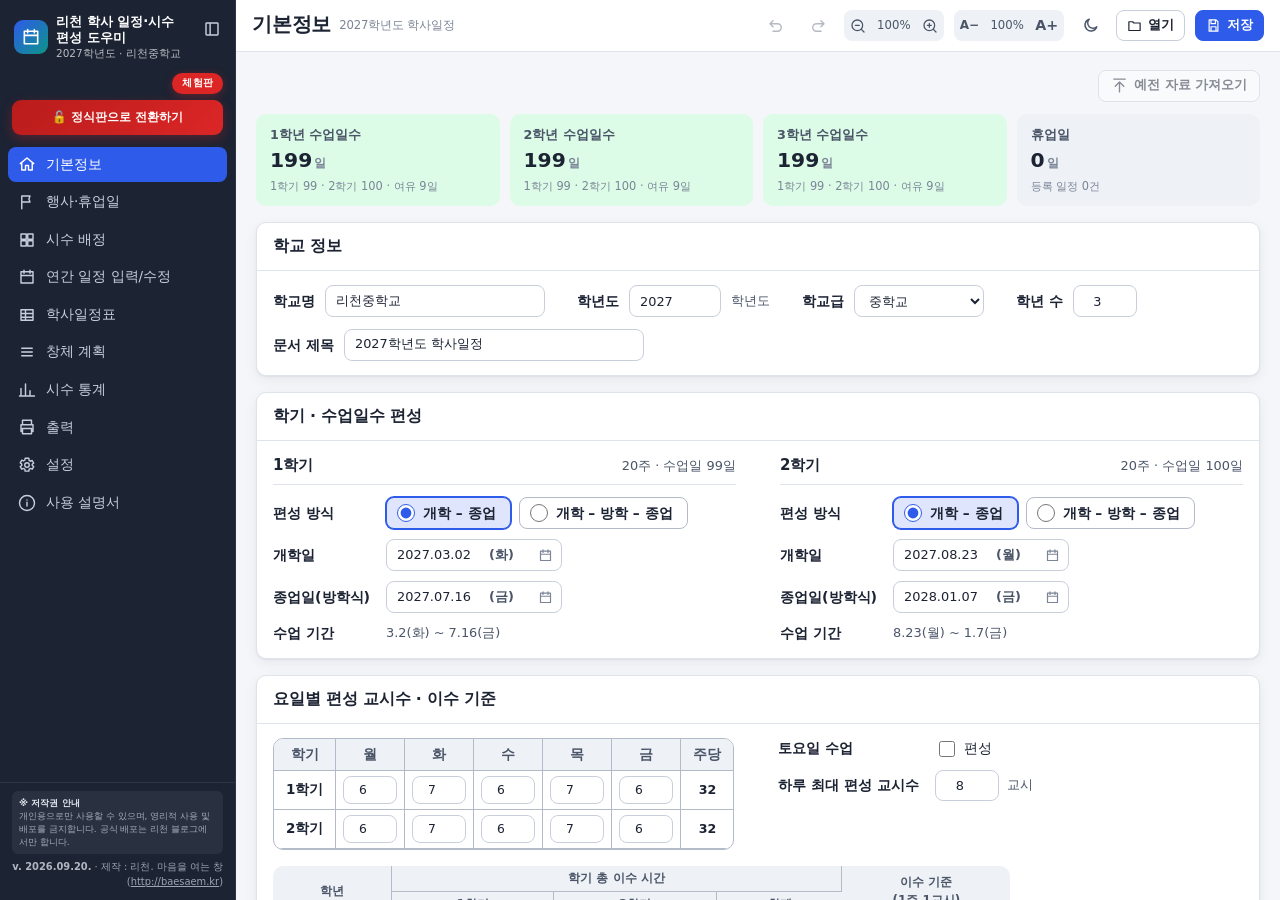
==== index.html @ 1e744a13 "웹 베타 배포 2026.09.20 20:56 Co-Authored-By: Claude Opus 5 <noreply@anthropic.com>" ====
<!doctype html>
<html lang="ko">
  <head>
    <meta charset="UTF-8" />
    <meta name="viewport" content="width=device-width, initial-scale=1.0" />
    <meta http-equiv="Content-Security-Policy" content="default-src 'self' data: blob:; script-src 'self' 'unsafe-inline'; style-src 'self' 'unsafe-inline'; img-src 'self' data: blob:; font-src 'self' data:; connect-src 'self' https: http://localhost:* ws://localhost:*;" />
    <meta name="description" content="수업일수·시수 배정과 학사일정 편성 도우미 — 공휴일 자동 반영, 학사일정표·시수배정표·창체 계획, 인쇄·PDF·DOCX·XLSX·한글(HWPX) 출력" />
    <link rel="icon" type="image/png" href="./favicon.png" />
    <title>리천 학사 일정·시수 편성 도우미</title>
    <script type="module" crossorigin src="./assets/index-DNxnpPLo.js"></script>
    <link rel="stylesheet" crossorigin href="./assets/index-Cx1h3j5k.css">
  </head>
  <body>
    <div id="root"></div>
  </body>
</html>
---- assets/index-Cx1h3j5k.css ----
:root{--scale:1;--font:"Pretendard Variable", Pretendard, "Malgun Gothic", "맑은 고딕", "Apple SD Gothic Neo", "Noto Sans KR", system-ui, sans-serif;--bg:#f4f6fa;--bg-2:#fff;--bg-3:#eef1f6;--panel:#fff;--line:#dfe3ea;--line-2:#c9cfda;--line-strong:#b3bbc8;--line-sep:#8e97a8;--text:#1c2333;--text-2:#4a5568;--text-3:#7b8597;--primary:#2f5bea;--primary-2:#244bc4;--primary-soft:#e8eefc;--accent:#0d9488;--danger:#dc2626;--danger-soft:#fee2e2;--warn:#d97706;--warn-soft:#fef3c7;--ok:#16a34a;--ok-soft:#dcfce7;--sun:#dc2626;--sat:#2563eb;--sidebar:#1c2333;--sidebar-text:#c7cfdd;--sidebar-active:#2f5bea;--sidebar-active-text:#fff;--sidebar-brand:#fff;--sidebar-hover:#ffffff12;--sidebar-hover-text:#fff;--sidebar-strong:#e2e8f0;--sidebar-line:#ffffff14;--sidebar-box:#ffffff0f;--topbar-line:var(--line);--on-primary:#fff;--logo-1:#2f5bea;--logo-2:#0d9488;--shadow:0 1px 2px #1018280f, 0 4px 14px #1018280f;--radius:10px;--ctl-h:2.125rem;--sel-h:1.875rem;--cell-holiday:#fff1f1;--cell-event:#eef4ff;--cell-off:#f3f4f6;--cell-exam:#f3e8ff;--cell-chang:#e6f7f1}[data-theme=dark]{--lightningcss-light: ;--lightningcss-dark:initial;color-scheme:dark;--bg:#0f1420;--bg-2:#171d2b;--bg-3:#1e2637;--panel:#171d2b;--line:#2a3346;--line-2:#3a4457;--line-strong:#4d586e;--line-sep:#6b7890;--text:#e6eaf2;--text-2:#b4bccb;--text-3:#7f8a9d;--primary:#5b82ff;--primary-2:#7a9aff;--primary-soft:#1d2a4d;--danger-soft:#3b1a1a;--warn-soft:#3a2c10;--ok-soft:#10301c;--sidebar:#0b0f18;--sidebar-text:#aab3c5;--shadow:0 1px 2px #0006, 0 6px 18px #00000059;--cell-holiday:#3a1c1c;--cell-event:#1b2740;--cell-off:#1e2330;--cell-exam:#2c1f3d;--cell-chang:#123227}[data-theme=navy]{--bg:#f4f1e8;--bg-2:#fff;--bg-3:#ebe7dc;--panel:#fff;--line:#e2dccd;--line-2:#cfc7b3;--line-strong:#b9b09b;--line-sep:#8a8168;--text:#19223a;--text-2:#454f68;--text-3:#7c8296;--primary:#1f3b73;--primary-2:#172d59;--primary-soft:#e6ebf6;--accent:#b08d3c;--sidebar:linear-gradient(180deg, #10203f 0%, #0a1427 100%);--sidebar-text:#c7cfe0;--sidebar-brand:#fff;--sidebar-active:#c9a24b;--sidebar-active-text:#10182b;--sidebar-strong:#e8d9a9;--sidebar-line:#c9a24b38;--sidebar-box:#ffffff0f;--topbar-line:#d9cf9f;--logo-1:#d4b15a;--logo-2:#1f3b73;--shadow:0 1px 2px #19223a0f, 0 6px 18px #19223a17}[data-theme=charcoal]{--bg:#f7f6f3;--bg-2:#fff;--bg-3:#ecebe6;--panel:#fff;--line:#e2ddd3;--line-2:#cec7b9;--line-strong:#b8b0a0;--line-sep:#857d6e;--text:#22211e;--text-2:#4c4943;--text-3:#85807a;--primary:#2a2a2e;--primary-2:#141416;--primary-soft:#e9e4d8;--accent:#b8975a;--sidebar:linear-gradient(180deg, #f3efe6 0%, #e7e1d3 100%);--sidebar-text:#5a564d;--sidebar-brand:#1b1b1d;--sidebar-hover:#0000000f;--sidebar-hover-text:#1b1b1d;--sidebar-active:#2a2a2e;--sidebar-active-text:#efe2bd;--sidebar-strong:#1b1b1d;--sidebar-line:#0000001a;--sidebar-box:#0000000d;--topbar-line:#d9d0bd;--logo-1:#d4b87a;--logo-2:#2a2a2e;--shadow:0 1px 2px #22211e0f, 0 6px 18px #22211e14}[data-theme=emerald]{--bg:#eef5f0;--bg-2:#fff;--bg-3:#e0ece5;--panel:#fff;--line:#d3e2d9;--line-2:#b9cfc4;--line-strong:#a0b9ae;--line-sep:#6f8b7f;--text:#12261e;--text-2:#3d5147;--text-3:#6f857a;--primary:#0f6b58;--primary-2:#0b5546;--primary-soft:#d9efe6;--accent:#b8943a;--sidebar:linear-gradient(180deg, #0f3c30 0%, #071e17 100%);--sidebar-text:#bcd3c8;--sidebar-brand:#fff;--sidebar-active:#c2a04a;--sidebar-active-text:#0c2a22;--sidebar-strong:#e4d6a3;--sidebar-line:#c2a04a38;--sidebar-box:#ffffff0f;--topbar-line:#bcd4c7;--logo-1:#d4b15a;--logo-2:#0f6b58;--cell-chang:#dff3ea;--shadow:0 1px 2px #13251e0f, 0 6px 18px #13251e17}[data-theme=burgundy]{--bg:#faf4f3;--bg-2:#fff;--bg-3:#f1e4e2;--panel:#fff;--line:#e9d8d5;--line-2:#d6c0bc;--line-strong:#c3aaa5;--line-sep:#93746e;--text:#2a161b;--text-2:#594246;--text-3:#8e797c;--primary:#7d1f3c;--primary-2:#641830;--primary-soft:#f6e3e8;--accent:#b98363;--sidebar:linear-gradient(180deg, #4b1028 0%, #23080f 100%);--sidebar-text:#e3ccd2;--sidebar-brand:#fff;--sidebar-active:#d6a385;--sidebar-active-text:#2c0b17;--sidebar-strong:#f0d4c4;--sidebar-line:#d6a38540;--sidebar-box:#ffffff12;--topbar-line:#e3c9c6;--logo-1:#d6a385;--logo-2:#7d1f3c;--cell-holiday:#fde9ec;--shadow:0 1px 2px #2a191c0f, 0 6px 18px #2a191c17}[data-theme=midnight]{--lightningcss-light: ;--lightningcss-dark:initial;color-scheme:dark;--bg:#07090d;--bg-2:#0f1218;--bg-3:#161b23;--panel:#0f1218;--line:#232a36;--line-2:#313a49;--line-strong:#414b5d;--line-sep:#6f7a8e;--text:#efe9db;--text-2:#c2bba9;--text-3:#8b8576;--primary:#c9a24b;--primary-2:#dbb864;--primary-soft:#2a2314;--on-primary:#16120a;--accent:#5fb3a1;--danger-soft:#3b1a1a;--warn-soft:#3a2c10;--ok-soft:#10301c;--sidebar:linear-gradient(180deg, #0b0d12 0%, #000 100%);--sidebar-text:#b9b3a5;--sidebar-brand:#f3e9cf;--sidebar-active:#c9a24b;--sidebar-active-text:#16120a;--sidebar-strong:#e0bf6a;--sidebar-line:#c9a24b38;--sidebar-box:#ffffff0d;--topbar-line:#3a3120;--logo-1:#e0bf6a;--logo-2:#8a6d2c;--shadow:0 1px 2px #00000080, 0 8px 22px #00000080;--cell-holiday:#3a1c1c;--cell-event:#1b2438;--cell-off:#1a1f29;--cell-exam:#2b1f3a;--cell-chang:#11302a}html{font-size:calc(15px * var(--scale))}*{box-sizing:border-box}body{font-family:var(--font);color:var(--text);background:var(--bg);-webkit-font-smoothing:antialiased;margin:0;line-height:1.45}button,input,select,textarea{font:inherit;color:inherit}h1,h2,h3,h4{letter-spacing:-.01em;margin:0;font-weight:700}p{margin:0}a{color:var(--primary)}::selection{background:var(--primary-soft)}::-webkit-scrollbar{width:10px;height:10px}::-webkit-scrollbar-thumb{background:var(--line-2);background-clip:padding-box;border:2px solid #0000;border-radius:8px}::-webkit-scrollbar-track{background:0 0}.app{grid-template-rows:100vh;grid-template-columns:236px 1fr;height:100vh;display:grid;overflow:hidden}.app.collapsed{grid-template-columns:64px 1fr}.sidebar{background:var(--sidebar);color:var(--sidebar-text);-webkit-user-select:none;user-select:none;border-right:1px solid var(--sidebar-line);flex-direction:column;display:flex;overflow:hidden}.brand{color:var(--sidebar-brand);align-items:center;gap:8px;padding:14px 8px 12px 14px;display:flex}.brand .logo{background:linear-gradient(135deg, var(--logo-1), var(--logo-2));border-radius:9px;flex:none;place-items:center;width:34px;height:34px;display:grid}.brand .logo svg{color:#fff}.brand-text{min-width:0}.brand-title{word-break:keep-all;font-size:.88rem;font-weight:800;line-height:1.2}.brand-sub{opacity:.7;word-break:keep-all;font-size:.7rem}.collapsed .brand-text{display:none}.sb-toggle{color:var(--sidebar-text);cursor:pointer;background:0 0;border:0;border-radius:7px;flex:none;align-self:flex-start;margin-left:auto;padding:6px;display:inline-flex}.sb-toggle:hover{background:var(--sidebar-hover);color:var(--sidebar-hover-text)}.collapsed .brand{justify-content:center;padding:14px 0 10px}.collapsed .brand .logo{display:none}.collapsed .sb-toggle{align-self:center;margin-left:0}.nav{flex-direction:column;flex:1;gap:2px;padding:4px 8px 12px;display:flex;overflow-y:auto}.nav-group{letter-spacing:.08em;text-transform:uppercase;opacity:.55;margin-top:12px;padding:0 8px 4px;font-size:.68rem}.collapsed .nav-group{display:none}.nav-item{color:inherit;cursor:pointer;text-align:left;background:0 0;border:0;border-radius:8px;align-items:center;gap:10px;width:100%;padding:8px 10px;font-size:.9rem;display:flex}.nav-item:hover{background:var(--sidebar-hover);color:var(--sidebar-hover-text)}.nav-item.active{background:var(--sidebar-active);color:var(--sidebar-active-text)}.nav-item .icon{flex:none}.collapsed .nav-item{justify-content:center;padding:10px 0}.collapsed .nav-item span{display:none}.sidebar-foot{border-top:1px solid var(--sidebar-line);flex-direction:column;gap:6px;padding:8px 12px 10px;display:flex}.sidebar-foot .copy-box{background:var(--sidebar-box);border-radius:6px;padding:5px 7px}.sidebar-foot .copy-title{color:var(--sidebar-strong);margin-bottom:1px;font-size:.62rem;font-weight:700}.sidebar-foot .copy-text{opacity:.78;font-size:.6rem;line-height:1.45}.sidebar-foot .ver{text-align:right;opacity:.75;font-size:.66rem;line-height:1.5}.sidebar-foot .ver-no{color:var(--sidebar-strong);font-weight:600}.sidebar-foot a{color:inherit;text-decoration:underline}.collapsed .sidebar-foot{display:none}.main{flex-direction:column;min-width:0;height:100vh;display:flex;overflow:hidden}.topbar{background:var(--bg-2);border-bottom:1px solid var(--topbar-line);flex:none;align-items:center;gap:10px;min-height:52px;padding:8px 16px;display:flex}.topbar .title{letter-spacing:-.01em;white-space:nowrap;align-items:center;gap:8px;min-width:0;font-size:1.3rem;font-weight:800;display:flex}.topbar .title .path{color:var(--text-3);white-space:nowrap;text-overflow:ellipsis;max-width:32vw;font-size:.78rem;font-weight:400;overflow:hidden}.topbar .spacer{flex:1}.dirty-dot{background:var(--warn);border-radius:50%;width:8px;height:8px;display:inline-block}.zoom-ctl{background:var(--bg-3);height:var(--ctl-h);border-radius:8px;flex:none;align-items:center;gap:2px;padding:0 2px;display:flex}.zoom-ctl .icon-btn{padding:4px}.topbar>.icon-btn{width:var(--ctl-h);height:var(--ctl-h);flex:none;justify-content:center;align-items:center;padding:0}.zoom-ctl .val{text-align:center;min-width:44px;color:var(--text-2);font-variant-numeric:tabular-nums;font-size:.78rem}.content{flex:1;padding:18px 20px 40px;overflow:auto}.content-inner{zoom:var(--view-zoom,1)}.view-bar{flex-wrap:wrap;align-items:center;gap:8px 12px;margin-bottom:12px;display:flex}.view-bar .bar-left{flex-wrap:wrap;align-items:center;gap:6px;display:flex}.view-bar .bar-right{flex-wrap:wrap;align-items:center;gap:6px;margin-left:auto;display:flex}.content.fill{flex-direction:column;padding-bottom:12px;display:flex;overflow:hidden}.content.fill>.content-inner,.content.fill>.content-inner>*{flex-direction:column;flex:1;min-height:0;display:flex}.content.fill .fill-scroll{flex:auto;min-height:120px;overflow:auto}.btn{border:1px solid var(--line-2);background:var(--bg-2);color:var(--text);height:var(--ctl-h);cursor:pointer;white-space:nowrap;border-radius:8px;flex:none;justify-content:center;align-items:center;gap:6px;padding:0 12px;font-size:.86rem;font-weight:600;line-height:1;transition:background .12s,border-color .12s,transform 50ms;display:inline-flex}.btn:hover{background:var(--bg-3)}.btn:active{transform:translateY(1px)}.btn:disabled{opacity:.5;cursor:not-allowed}.btn-primary{background:var(--primary);border-color:var(--primary);color:var(--on-primary)}.btn-primary:hover{background:var(--primary-2)}.btn-danger{background:var(--danger-soft);color:var(--danger);border-color:#0000}.btn-ghost{background:0 0;border-color:#0000}.btn-ghost:hover{background:var(--bg-3)}.btn-accent{background:var(--accent);border-color:var(--accent);color:#fff}.btn-sm{padding:0 10px}.btn-lg{padding:0 18px}.icon-btn{color:var(--text-2);cursor:pointer;background:0 0;border:0;border-radius:6px;padding:6px;display:inline-flex}.icon-btn:hover{background:var(--bg-3);color:var(--text)}.icon-btn:disabled{opacity:.4;cursor:not-allowed}.input,.select,.textarea{border:1px solid var(--line-2);background:var(--bg-2);border-radius:8px;outline:none;width:100%;min-width:0;padding:7px 10px;font-size:.9rem;transition:border-color .12s,box-shadow .12s}.input:not(textarea),.select{height:var(--ctl-h);padding-top:0;padding-bottom:0}.input:focus,.select:focus,.textarea:focus{border-color:var(--primary);box-shadow:0 0 0 3px var(--primary-soft)}.input.sm{height:calc(var(--ctl-h) - 4px);padding:0 8px;font-size:.82rem}.textarea{resize:vertical;min-height:90px;line-height:1.5}input[type=date].input{font-family:var(--font)}.date-field{min-width:0;height:var(--ctl-h);border:1px solid var(--line-2);background:var(--bg-2);border-radius:8px;align-items:center;gap:4px;padding:0 3px 0 10px;transition:border-color .12s,box-shadow .12s;display:flex;position:relative}.date-field:focus-within{border-color:var(--primary);box-shadow:0 0 0 3px var(--primary-soft)}.date-field .date-text{width:calc(10ch + 6px);min-width:0;font:inherit;font-variant-numeric:tabular-nums;color:var(--text);background:0 0;border:0;outline:0;padding:0;font-size:.9rem}.date-field .date-text::placeholder{color:var(--text-3)}.date-field .dow{color:var(--text-2);white-space:nowrap;font-size:.9rem;font-weight:700}.date-field .dow.dow-sun{color:var(--sun)}.date-field .dow.dow-sat{color:var(--sat)}.date-field .date-btn{color:var(--text-3);cursor:pointer;background:0 0;border:0;border-radius:6px;margin-left:auto;padding:5px;display:inline-flex}.date-field .date-btn:hover{background:var(--bg-3);color:var(--text)}.date-field .date-native{opacity:0;pointer-events:none;border:0;width:1px;height:1px;padding:0;position:absolute;bottom:0;right:0}input[type=checkbox],input[type=radio]{accent-color:var(--primary);width:16px;height:16px}.field{flex-direction:column;gap:4px;min-width:0;display:flex}.field-label{color:var(--text-2);font-size:.78rem;font-weight:600}.field-hint{color:var(--text-3);font-size:.72rem}.field-warn{color:var(--danger);font-weight:600}.field-inline{flex-direction:row;align-items:center;gap:8px}.card{background:var(--panel);border:1px solid var(--line);border-radius:var(--radius);box-shadow:var(--shadow);margin-bottom:16px}.card-head{border-bottom:1px solid var(--line);justify-content:space-between;align-items:center;gap:10px;padding:12px 16px;display:flex}.card-title{font-size:1rem}.card-sub{color:var(--text-3);margin-top:2px;font-size:.8rem}.card-guide{min-width:0;color:var(--text-2);flex:320px;align-items:center;gap:6px;margin:0 0 0 8px;font-size:.84rem;line-height:1.45;display:flex}.card-guide svg{color:var(--primary);flex:none}.card-guide span{text-overflow:ellipsis;white-space:nowrap;min-width:0;overflow:hidden}.card.tabs-left .card-head{justify-content:flex-start}.card.tabs-left .card-actions{order:1;margin-left:6px}.card.tabs-left .card-guide{order:2;margin-left:14px}.card-actions{flex-wrap:wrap;gap:6px;display:flex}.card-body{padding:14px 16px}.card.flush .card-body{padding:0}.grid{gap:12px;display:grid}.grid-2{grid-template-columns:repeat(2,minmax(0,1fr))}.grid-3{grid-template-columns:repeat(3,minmax(0,1fr))}.grid-4{grid-template-columns:repeat(4,minmax(0,1fr))}.grid-auto{grid-template-columns:repeat(auto-fit,minmax(220px,1fr))}.row{flex-wrap:wrap;align-items:center;gap:8px;display:flex}.row.between{justify-content:space-between}.muted{color:var(--text-3)}.small{font-size:.8rem}.tiny{font-size:.72rem}.mono{font-variant-numeric:tabular-nums}.badge{border:1px solid var(--line);background:var(--bg-3);color:var(--text-2);white-space:nowrap;border-radius:999px;align-items:center;gap:4px;padding:1px 8px;font-size:.72rem;font-weight:600;display:inline-flex}.tabs{border-bottom:1px solid var(--line);gap:2px;margin-bottom:14px;display:flex;overflow-x:auto}.tab{height:var(--sel-h);cursor:pointer;color:var(--text-2);white-space:nowrap;background:0 0;border:0;border-bottom:2px solid #0000;align-items:center;gap:6px;margin-bottom:-1px;padding:0 12px;font-size:.9rem;font-weight:600;display:inline-flex}.tab.active{color:var(--primary);border-bottom-color:var(--primary)}.tab:hover{color:var(--text)}.toolbar{flex-wrap:wrap;justify-content:space-between;align-items:center;gap:8px;margin-bottom:12px;display:flex}.toolbar-left,.toolbar-right{flex-wrap:wrap;align-items:center;gap:6px;display:flex}.segmented{background:var(--bg-3);border:1px solid var(--line-2);height:var(--sel-h);border-radius:8px;flex:none;align-items:stretch;gap:2px;padding:2px;display:inline-flex}.segmented button{cursor:pointer;color:var(--text-2);background:0 0;border:0;border-radius:6px;align-items:center;gap:5px;padding:0 10px;font-size:.8rem;font-weight:600;line-height:1;transition:background .12s,color .12s;display:inline-flex}.segmented button:hover:not(.active){background:var(--bg-2);color:var(--text)}.segmented button.active{background:var(--primary);color:var(--on-primary);box-shadow:var(--shadow)}.segmented-sm button{padding:0 8px;font-size:.76rem}.radio-opt{height:var(--ctl-h);border:1.5px solid var(--line-strong);background:var(--bg-2);color:var(--text);cursor:pointer;white-space:nowrap;border-radius:8px;align-items:center;gap:8px;padding:0 14px 0 10px;font-size:.92rem;font-weight:700;transition:border-color .12s,background .12s,box-shadow .12s;display:inline-flex}.radio-opt:hover{border-color:var(--primary)}.radio-opt.on{border-color:var(--primary);box-shadow:0 0 0 1px var(--primary);background:color-mix(in srgb, var(--primary) 16%, var(--bg-2))}.radio-opt input{width:18px;height:18px;accent-color:var(--primary);cursor:pointer;margin:0}.empty{text-align:center;color:var(--text-3);padding:36px 16px}.empty h4{color:var(--text-2);margin-top:10px}.stat{background:var(--bg-3);border-radius:10px;flex-direction:column;gap:2px;padding:12px 14px;display:flex}.stat .k{color:var(--text-3);font-size:.75rem;font-weight:600}.stat .v{font-variant-numeric:tabular-nums;font-size:1.35rem;font-weight:800}.stat .s{color:var(--text-3);font-size:.72rem}.stat.warn{background:var(--warn-soft)}.stat.ok{background:var(--ok-soft)}.callout{background:var(--primary-soft);color:var(--text);border-radius:8px;align-items:flex-start;gap:8px;padding:10px 12px;font-size:.85rem;display:flex}.callout.warn{background:var(--warn-soft)}.callout.danger{background:var(--danger-soft)}.callout.ok{background:var(--ok-soft)}kbd{background:var(--bg-3);border:1px solid var(--line-2);border-bottom-width:2px;border-radius:4px;padding:0 5px;font-family:inherit;font-size:.75rem}.modal-backdrop{z-index:50;background:#0a0e1873;place-items:center;padding:20px;display:grid;position:fixed;inset:0}.modal{background:var(--panel);border-radius:14px;flex-direction:column;max-height:92vh;display:flex;box-shadow:0 20px 60px #00000059}.modal-head{border-bottom:1px solid var(--line);justify-content:space-between;align-items:center;padding:14px 18px;display:flex}.modal-head h3{font-size:1.05rem}.modal-body{padding:16px 18px;overflow:auto}.modal-foot{border-top:1px solid var(--line);justify-content:flex-end;gap:8px;padding:12px 18px;display:flex}.toasts{z-index:60;flex-direction:column;gap:8px;display:flex;position:fixed;bottom:18px;right:18px}.toast{color:#fff;box-shadow:var(--shadow);background:#1c2333;border-radius:10px;align-items:center;gap:8px;max-width:420px;padding:10px 14px;font-size:.86rem;animation:.18s ease-out pop;display:flex}.toast-error{background:var(--danger)}.toast-success{background:var(--ok)}@keyframes pop{0%{opacity:0;transform:translateY(8px)}to{opacity:1;transform:none}}.tbl-wrap{border:1px solid var(--line-strong);background:var(--bg-2);border-radius:10px;overflow:auto}table.tbl{border-collapse:separate;border-spacing:0;width:100%;font-size:.84rem}.tbl th,.tbl td{border-right:1px solid var(--line-strong);border-bottom:1px solid var(--line-strong);vertical-align:middle;text-align:center;padding:5px 7px}.tbl th:last-child,.tbl td:last-child{border-right:0}.tbl thead{z-index:2;position:sticky;top:0}.tbl thead th{background:var(--bg-3);color:var(--text-2);white-space:nowrap;font-size:.8rem;font-weight:700}.tbl tbody tr:hover td{background:color-mix(in srgb, var(--bg-3) 55%, transparent)}.tbl td.left,.tbl th.left{text-align:left}.tbl td.num{font-variant-numeric:tabular-nums}.tbl td.pre{white-space:pre-wrap;text-align:left;line-height:1.35}.tbl tr.total td{background:var(--bg-3);font-weight:700}.tbl .sticky-col{background:var(--bg-2);z-index:1;position:sticky;left:0}.tbl thead .sticky-col{z-index:3;background:var(--bg-3)}.tbl td.holiday,.tbl .holiday{background:var(--cell-holiday);color:var(--danger)}.tbl td.off{background:var(--cell-off);color:var(--text-3)}.tbl td.event{background:var(--cell-event)}.tbl td.editable{cursor:text}.tbl td.editable:hover{outline:2px solid var(--primary);outline-offset:-2px}.tbl.compact th,.tbl.compact td{padding:2px 4px;font-size:.76rem}.tbl input.cell-input{text-align:center;background:0 0;border:0;outline:none;width:100%;padding:0}.dow-sun{color:var(--sun)}.dow-sat{color:var(--sat)}.week-table td.daycell{text-align:left;vertical-align:top;cursor:pointer;min-width:150px;padding:4px 6px}.week-table td.daycell .d{justify-content:space-between;gap:4px;font-size:.8rem;font-weight:700;display:flex}.week-table td.daycell .d .h{color:var(--text-3);white-space:nowrap;font-size:.72rem;font-weight:500}.week-table td.daycell.has-gh{padding-bottom:26px;position:relative}.week-table td.daycell .gh{border-top:1px solid var(--line-strong);display:flex;position:absolute;bottom:0;left:0;right:0}.week-table td.daycell .gh span{text-align:center;color:var(--text-2);font-variant-numeric:tabular-nums;flex:1;font-size:.74rem;line-height:20px}.week-table td.daycell .gh span+span{border-left:1px solid var(--line-strong)}.week-table td.daycell .gh span.on{color:var(--primary);font-weight:800}.week-table td.daycell .gh.diff span{color:var(--warn);font-weight:700}.week-table td.daycell .ev{white-space:pre-wrap;margin-top:2px;font-size:.76rem;line-height:1.3}.week-table td.daycell .ev.nc{color:var(--danger);font-weight:600}.week-table td.daycell:hover{outline:2px solid var(--primary);outline-offset:-2px}.week-table td.daycell.holiday{background:var(--cell-holiday)}.week-table td.daycell.off{background:var(--cell-off)}.week-table td.daycell.off.holiday{background:var(--cell-holiday)}.week-table td.daycell.off .d{color:var(--text-3)}.week-table td.daycell.out{cursor:default;background:0 0}.week-table td.daycell.out:hover{outline:none}.week-table tr.vac-week>td:not(.daycell){background:var(--cell-off);color:var(--text-3)}.week-table td.summary{text-align:left;white-space:pre-wrap;min-width:200px;font-size:.76rem}.months{grid-template-columns:repeat(auto-fill,minmax(360px,1fr));gap:14px;display:grid}.month{background:var(--panel);border:1px solid var(--line-strong);border-radius:10px;overflow:hidden}.month-head{background:var(--bg-3);justify-content:space-between;align-items:center;padding:8px 12px;font-weight:800;display:flex}.month-head .sub{color:var(--text-3);font-size:.72rem;font-weight:500}.month table{border-collapse:collapse;width:100%;font-size:.8rem}.month th{color:var(--text-3);border-bottom:1px solid var(--line-strong);padding:4px 0;font-size:.72rem;font-weight:600}.month td{text-align:center;vertical-align:top;border-bottom:1px solid var(--line-strong);cursor:pointer;height:34px;padding:2px;position:relative}.month td:hover{background:var(--bg-3)}.month td .n{font-weight:700}.month td.out{color:var(--text-3);opacity:.5}.month td.sun .n{color:var(--sun)}.month td.sat .n{color:var(--sat)}.month td.noclass{background:var(--cell-holiday)}.month td.noclass .n{color:var(--danger)}.month td.vac .n{color:var(--text-3);font-weight:500}.month td .dots{justify-content:center;gap:2px;margin-top:1px;display:flex}.month td .dot{border-radius:50%;width:5px;height:5px}.month td.today .n{background:var(--primary);color:var(--on-primary);border-radius:999px;padding:0 5px}.month-events{border-top:1px solid var(--line-strong);min-height:34px;color:var(--text-2);padding:6px 10px 8px;font-size:.74rem}.month-events div{gap:6px;line-height:1.35;display:flex}.month-events b{font-variant-numeric:tabular-nums;min-width:26px;color:var(--text)}.month-events .nc{color:var(--danger)}.alloc-wrap{box-shadow:var(--shadow);border-radius:12px}.alloc-table{font-variant-numeric:tabular-nums;font-size:.74rem}.alloc-table th,.alloc-table td{min-width:32px;height:26px;padding:2px 3px}.alloc-table thead th.dayhead{background:color-mix(in srgb, var(--primary) 13%, var(--bg-3));color:var(--text);letter-spacing:.02em;font-size:.8rem;font-weight:800}.alloc-table thead th.dayhead.dayodd{background:color-mix(in srgb, var(--primary) 6%, var(--bg-3))}.alloc-table .hcount{background:var(--bg-2);color:var(--text-2);vertical-align:1px;border-radius:999px;margin-left:5px;padding:0 6px;font-size:.66rem;font-weight:700;line-height:1.55;display:inline-block}.alloc-table thead tr:nth-child(2) th{border-bottom:2px solid color-mix(in srgb, var(--primary) 45%, var(--line-strong))}.alloc-table thead th.pnum{color:var(--text-3);font-size:.68rem;font-weight:600}.alloc-table thead th.pnum.dayodd{background:color-mix(in srgb, var(--primary) 3%, var(--bg-3))}.alloc-table td.wk b{color:var(--primary);font-weight:800}.alloc-table td.meta{color:var(--text-2);background:color-mix(in srgb, var(--bg-3) 45%, var(--bg-2))}.alloc-table td.p{cursor:pointer;-webkit-user-select:none;user-select:none;font-size:.7rem}.alloc-table td.p.dayodd{background:color-mix(in srgb, var(--primary) 3%, var(--bg-2))}.alloc-table td.p.reg{color:var(--text-3);font-weight:500}.alloc-table td.p.off,.alloc-table tbody tr:hover td.p.off{background:repeating-linear-gradient(135deg, transparent 0 5px, color-mix(in srgb, var(--text-3) 15%, transparent) 5px 6px);cursor:default}.alloc-table .cellpill{white-space:nowrap;border-radius:6px;justify-content:center;align-items:center;height:20px;padding:0 3px;font-weight:700;display:flex}.alloc-table td.p.chang .cellpill{background:color-mix(in srgb, var(--area-c,var(--accent)) 20%, var(--bg-2));color:color-mix(in srgb, var(--area-c,var(--accent)) 82%, var(--text));box-shadow:inset 0 0 0 1px color-mix(in srgb, var(--area-c,var(--accent)) 38%, transparent)}.alloc-table td.p.exam .cellpill{background:color-mix(in srgb, #7c3aed 16%, var(--bg-2));color:color-mix(in srgb, #7c3aed 82%, var(--text));box-shadow:inset 0 0 0 1px #7c3aed59}.alloc-table td.p.custom .cellpill{background:var(--warn-soft);color:color-mix(in srgb, var(--warn) 85%, var(--text));box-shadow:inset 0 0 0 1px color-mix(in srgb, var(--warn) 40%, transparent)}.alloc-table .splitpill{background:var(--bg-3);height:20px;box-shadow:inset 0 0 0 1px var(--line-2);white-space:nowrap;border-radius:6px;justify-content:center;align-items:center;gap:1px;padding:0 3px;font-size:.66rem;display:inline-flex}.alloc-table .splitpill b{color:var(--text-2);font-weight:700}.alloc-table .splitpill b.a{color:color-mix(in srgb, var(--area-c) 85%, var(--text))}.alloc-table .splitpill b.e{color:color-mix(in srgb, #7c3aed 85%, var(--text))}.alloc-table .splitpill i{color:var(--text-3);font-style:normal}.alloc-table td.p.split.bad .splitpill{box-shadow:inset 0 0 0 1.5px var(--danger)}.slot-mode{margin-bottom:6px}.week-table .daycell .ev.grid{border-left:2px dotted;padding-left:4px;font-style:italic}.alloc-table td.p:not(.off):hover{outline:2px solid var(--primary);outline-offset:-2px}.alloc-table td.acount{color:color-mix(in srgb, var(--area-c,var(--accent)) 80%, var(--text));background:color-mix(in srgb, var(--area-c,var(--accent)) 7%, var(--bg-2));font-weight:700}.alloc-table tr.total td{border-top:2px solid var(--line-sep);background:color-mix(in srgb, var(--primary) 8%, var(--bg-3))}.alloc-table tr.ptotal td{color:var(--text-2)}.alloc-table tr.ptotal td.short{color:var(--danger);background:var(--danger-soft);font-weight:800}.alloc-table tr.total+tr.total td{border-top-width:1px}.alloc-table th.daysep,.alloc-table td.daysep{border-left:2px solid var(--line-sep)}.alloc-table .fz{z-index:1;position:sticky}.alloc-table .fz1{left:var(--fl1,0px)}.alloc-table .fz2{left:var(--fl2,0px)}.alloc-table .fz3{left:var(--fl3,0px)}.alloc-table .fz4{left:var(--fl4,0px)}.alloc-table thead th.fz{z-index:3}.alloc-table .fzend{box-shadow:2px 0 0 var(--line-sep)}.alloc-table td.p.fromev{position:relative}.alloc-table td.p.fromev:after{content:"";border-style:solid;border-width:0 7px 7px 0;border-color:transparent var(--primary) transparent transparent;position:absolute;top:0;right:0}.alloc-table td.frac,.alloc-table tr td.frac{color:var(--warn);background:var(--warn-soft);font-weight:800}.badge.frac{background:var(--warn-soft);box-shadow:inset 0 0 0 1.5px var(--warn)}.alloc-table td.p.reg.moved{color:var(--primary);box-shadow:inset 0 0 0 2px var(--primary);font-weight:700}.alloc-table td.p.reg.moved-day{color:var(--danger);box-shadow:inset 0 0 0 2px var(--danger);font-weight:800}.slot-menu{z-index:1000;background:var(--panel);color:var(--text);border:1px solid var(--line);-webkit-user-select:none;user-select:none;border-radius:10px;padding:8px;font-size:.8rem;position:fixed;box-shadow:0 12px 32px #00000038}.slot-menu-head{border-bottom:1px solid var(--line);white-space:nowrap;justify-content:space-between;align-items:baseline;gap:12px;margin-bottom:4px;padding:0 2px 6px;font-weight:700;display:flex}.slot-menu-head .muted{font-weight:400}.slot-row{align-items:center;gap:3px;padding:2px 0;display:flex}.slot-day{text-align:center;width:28px;color:var(--text-2);flex:none;font-weight:700}.slot-areas{border-top:1px solid var(--line);margin-top:4px;padding-top:6px}.slot-btn{border:1px solid var(--line);background:var(--bg-2);min-width:34px;height:24px;color:var(--text);font:inherit;cursor:pointer;white-space:nowrap;border-radius:6px;padding:0 4px}.slot-btn:hover{border-color:var(--primary);color:var(--primary)}.slot-btn.short{color:var(--danger);border-color:color-mix(in srgb, var(--danger) 45%, var(--line));background:var(--danger-soft)}.slot-btn.short:hover{border-color:var(--danger)}.slot-btn.active{background:var(--primary);border-color:var(--primary);color:var(--on-primary)}.slot-btn.area{color:color-mix(in srgb, var(--area-c) 85%, var(--text));border-color:color-mix(in srgb, var(--area-c) 40%, var(--line));background:color-mix(in srgb, var(--area-c) 10%, var(--bg-2));font-weight:700}.slot-btn.area:hover{border-color:var(--area-c)}.slot-btn.area.active{background:var(--area-c);border-color:var(--area-c);color:#fff}.slot-btn.danger{color:var(--danger)}.slot-btn.danger:hover{border-color:var(--danger);background:var(--danger-soft)}.slot-menu-foot{border-top:1px solid var(--line);gap:4px;margin-top:4px;padding-top:6px;display:flex}.slot-menu-foot .slot-btn{flex:1}.slot-btn:disabled,.slot-btn:disabled:hover{opacity:.45;cursor:default;border-color:var(--line);color:var(--text)}.fill-grade+.fill-grade{margin-top:16px}.fill-head{flex-wrap:wrap;align-items:center;gap:6px 8px;margin-bottom:6px;display:flex}.fill-chip{color:var(--danger);background:var(--danger-soft);border-radius:999px;padding:1px 8px;font-size:.78rem;font-weight:700}.fill-tbl td{white-space:nowrap;padding-block:5px}.fill-tbl td.left{white-space:normal;width:100%}.fill-kind{background:var(--primary-soft);color:var(--primary);border-radius:6px;padding:1px 7px;font-size:.78rem;font-weight:700}.fill-kind.extra{background:var(--warn-soft);color:color-mix(in srgb, var(--warn) 85%, var(--text))}.basic .card-title{font-size:1.05rem}.basic-stats{grid-template-columns:repeat(auto-fit,minmax(min(100%,200px),1fr));gap:10px;margin-bottom:16px;display:grid}.basic .stat .k{color:var(--text-2);font-size:.85rem}.basic .stat .v small{color:var(--text-3);margin-left:2px;font-size:.8rem;font-weight:600}.basic .stat .s{font-size:.76rem}.basic-warn{align-items:center;margin-bottom:16px}.basic-warn>div{flex:1}.basic .form{grid-template-columns:max-content minmax(0,1fr);align-items:center;gap:10px 16px;display:grid}.basic .form-inline{flex-wrap:wrap;align-items:center;gap:12px 32px;display:flex}.basic .pair{align-items:center;gap:10px;display:inline-flex}.basic .lbl{color:var(--text);white-space:nowrap;font-size:.95rem;font-weight:600}.basic .ctl{flex-wrap:wrap;align-items:center;gap:8px;min-width:0;display:flex}.basic .note{color:var(--text-2);font-size:.86rem}.basic .unit{color:var(--text-2);white-space:nowrap;font-size:.86rem}.basic .input,.basic .select{font-size:.86rem}.basic .input.sm{font-size:.82rem}.basic .date-field{width:176px;max-width:100%}.basic .date-field .date-text,.basic .date-field .dow{font-size:.86rem}.basic .w-name{width:220px}.basic .w-title{width:300px;max-width:100%}.basic .w-level{width:130px}.basic .w-year{width:92px}.basic .w-num{text-align:center;width:64px}.basic .check-line{cursor:pointer;align-items:center;gap:6px;font-size:.9rem;display:inline-flex}.basic .sem-cols{grid-template-columns:repeat(auto-fit,minmax(min(100%,340px),1fr));gap:18px 44px;display:grid}.basic .sem-head{border-bottom:1px solid var(--line);justify-content:space-between;align-items:baseline;gap:10px;margin-bottom:12px;padding-bottom:8px;display:flex}.basic .sem-head b{font-size:1rem}.basic .sem-sum{color:var(--text-2);font-variant-numeric:tabular-nums;font-size:.86rem}.basic .hours-wrap{flex-wrap:wrap;align-items:flex-start;gap:16px 44px;display:flex}.basic .hours-wrap>.tbl-wrap{flex:none;max-width:100%}.basic .hours-tbl{width:auto}.basic .hours-tbl thead th,.basic .hours-tbl tbody th{white-space:nowrap;padding:6px 12px;font-size:.9rem}.basic .hour-in{text-align:center;width:54px}.basic .grade-unit{align-items:center;gap:5px;margin-right:12px;display:inline-flex}.basic .grade-unit .g{font-size:.9rem;font-weight:600}.basic .areas-tbl{font-size:.86rem}.basic .areas-tbl thead th,.basic .areas-tbl tbody th{font-size:.9rem}.basic .areas-tbl td .tiny{white-space:nowrap}.basic .card-head{flex-wrap:wrap;row-gap:6px}.palette{flex-wrap:wrap;align-items:center;gap:6px;display:flex}.palette .chip{height:var(--sel-h);border:1px solid var(--line-2);cursor:pointer;background:var(--bg-2);border-radius:999px;align-items:center;padding:0 10px;font-size:.78rem;font-weight:600;display:inline-flex}.palette .input.sm{height:var(--sel-h)}.palette .chip.active{background:var(--primary);color:var(--on-primary);border-color:var(--primary)}.palette .chip.chang{color:color-mix(in srgb, var(--area-c,var(--accent)) 80%, var(--text));border-color:color-mix(in srgb, var(--area-c,var(--accent)) 50%, var(--line-2));background:color-mix(in srgb, var(--area-c,var(--accent)) 8%, var(--bg-2))}.palette .chip.chang.active{background:var(--area-c,var(--primary));border-color:var(--area-c,var(--primary));color:#fff}.area-dot{vertical-align:-1px;border-radius:50%;width:10px;height:10px;margin-right:6px;display:inline-block}.palette .chip.exam{color:#7c3aed}.ev-row td{text-align:left}.ev-type{border-radius:50%;width:8px;height:8px;margin-right:6px;display:inline-block}.chips{flex-wrap:wrap;gap:4px;display:flex}.chip-toggle{height:var(--sel-h);border:1px solid var(--line-2);background:var(--bg-2);cursor:pointer;border-radius:999px;align-items:center;padding:0 10px;font-size:.78rem;display:inline-flex}.chip-toggle.on{background:var(--primary-soft);border-color:var(--primary);color:var(--primary);font-weight:700}.past-tbl td.old{text-align:left;color:var(--text-2)}.past-tbl tr.done td{background:color-mix(in srgb, var(--ok-soft) 70%, transparent)}.past-tbl tr.off td{opacity:.5}.year-move{flex-direction:column;gap:12px;display:flex}.year-move td.ttl{white-space:nowrap;text-overflow:ellipsis;width:100%;max-width:0;overflow:hidden}.type-list{flex-direction:column;gap:10px;display:flex}.type-line{flex-wrap:wrap;align-items:center;gap:6px;display:flex}.type-lbl{width:40px;color:var(--text-2);flex:none;font-size:.9rem;font-weight:700}.type-row{border:1px solid var(--line-2);background:var(--bg-2);border-left-width:4px;border-radius:6px;align-items:center;gap:6px;padding:2px 6px;display:inline-flex}.type-row .input{width:110px}.type-color{border:1px solid var(--line);cursor:pointer;background:0 0;border-radius:5px;width:26px;height:22px;padding:0}.warn-chip{background:var(--warn-soft);color:var(--warn);white-space:nowrap;border-radius:999px;margin:1px 2px;padding:0 6px;font-size:.7rem;font-weight:600;display:inline-block}.warn-chip.bad{background:var(--danger-soft);color:var(--danger)}.warn-chip.info{background:var(--primary-soft);color:var(--primary)}.old-date{font-variant-numeric:tabular-nums;white-space:nowrap;font-weight:700}.old-date .per{color:var(--text-3);font-size:.72rem;font-weight:500;display:block}.date-field .dow.muted{color:var(--text-3);font-weight:500}.theme-grid{grid-template-columns:repeat(auto-fill,minmax(118px,1fr));gap:8px;display:grid}.theme-card{border:1px solid var(--line-2);background:var(--bg-2);color:var(--text);cursor:pointer;font:inherit;text-align:left;border-radius:9px;flex-direction:column;align-items:stretch;gap:5px;padding:5px;transition:border-color .12s,box-shadow .12s,transform 50ms;display:flex}.theme-card:hover{border-color:var(--primary);transform:translateY(-1px)}.theme-card.on{border-color:var(--primary);box-shadow:0 0 0 2px var(--primary-soft)}.theme-prev{border:1px solid #0000001f;border-radius:6px;height:46px;display:flex;overflow:hidden}.theme-prev .tp-side{flex-direction:column;gap:3px;width:30%;padding:5px 4px;display:flex}.theme-prev .tp-side i{opacity:.55;border-radius:2px;height:4px;display:block}.theme-prev .tp-side i.act{opacity:1;height:5px}.theme-prev .tp-main{flex-direction:column;flex:1;display:flex}.theme-prev .tp-bar{border-bottom:1px solid;height:8px}.theme-prev .tp-cards{flex:1;grid-template-columns:1fr 1fr;gap:4px;padding:4px;display:grid}.theme-prev .tp-cards span{border:1px solid;border-radius:3px;flex-direction:column;gap:2px;padding:3px;display:flex}.theme-prev .tp-cards b{border-radius:2px;width:70%;height:3px;display:block}.theme-prev .tp-cards b+b{opacity:.55;width:45%}.theme-name{align-items:center;gap:4px;font-size:.76rem;font-weight:700;line-height:1.2;display:flex}.theme-name .chk{color:var(--primary);margin-left:auto;display:none}.theme-card.on .theme-name .chk{display:inline-flex}.theme-desc{display:none}.chat{flex-direction:column;gap:10px;max-height:52vh;padding:4px 2px;display:flex;overflow:auto}.msg{white-space:pre-wrap;border-radius:12px;max-width:86%;padding:10px 12px;font-size:.88rem;line-height:1.5}.msg.user{background:var(--primary);color:var(--on-primary);border-bottom-right-radius:4px;align-self:flex-end}.msg.ai{background:var(--bg-3);border-bottom-left-radius:4px;align-self:flex-start}.msg.err{background:var(--danger-soft);color:var(--danger);align-self:flex-start}.spinner{border:2px solid var(--line-2);border-top-color:var(--primary);border-radius:50%;width:14px;height:14px;animation:.8s linear infinite spin;display:inline-block}@keyframes spin{to{transform:rotate(360deg)}}.doc{max-width:900px;line-height:1.65}.doc h3{margin:18px 0 6px;font-size:1.05rem}.doc ul,.doc ol{margin:4px 0 8px 20px;padding:0}.doc li{margin:2px 0}.print-preview{background:#8d93a1;border-radius:10px;padding:18px;overflow:auto}.sheet{color:#000;width:210mm;min-height:297mm;font-family:var(--font);background:#fff;margin:0 auto 18px;padding:12mm;box-shadow:0 4px 24px #0000004d}.sheet.landscape{width:297mm;min-height:210mm}.doc-title{text-align:center;letter-spacing:.02em;margin-bottom:3mm;font-size:18pt;font-weight:800}.doc-sub{text-align:center;color:#333;margin-bottom:4mm;font-size:10pt}.doc-h{margin:4mm 0 2mm;font-size:12pt;font-weight:700}.doc-p{white-space:pre-wrap;margin:1mm 0;font-size:10pt}.doc-kv{grid-template-columns:auto 1fr;gap:1mm 4mm;margin:2mm 0;font-size:10pt;display:grid}.doc-kv b{color:#333}table.doc-table{border-collapse:collapse;table-layout:fixed;width:100%;margin:1.5mm 0 4mm;font-size:9pt}.doc-table th,.doc-table td{text-align:center;vertical-align:middle;word-break:break-all;overflow-wrap:anywhere;border:1px solid #444;padding:1mm 1.2mm}.doc-table th{background:#e9ecf1;font-weight:700}.doc-table td.left,.doc-table th.left{text-align:left}.doc-table td.pre{white-space:pre-wrap;text-align:left;line-height:1.3}.doc-table .hol{color:#c00}.doc-table .bold{font-weight:700}.doc-table .bg-gray{background:#f1f2f5}.doc-table .bg-red{background:#fde8e8}.doc-table .bg-blue{background:#e8effd}.doc-table .bg-green{background:#e5f6ee}.doc-table .bg-purple{background:#f1e8fb}.doc-table .bg-yellow{background:#fff6d6}.doc-break{page-break-after:always;break-after:page}.doc-table td.right,.doc-table th.right{text-align:right}.doc-table td.vtop,.doc-table th.vtop{vertical-align:top}.doc-table td.vbottom,.doc-table th.vbottom{vertical-align:bottom}.doc-table.nb{margin:0 0 1.5mm}.doc-table.nb th,.doc-table.nb td{background:0 0;border:0}@media screen{.sheet .doc-break{border-top:2px dashed #b8bec9;height:0;margin:8mm -12mm}}.area-hours{flex-wrap:wrap;gap:6px 10px;display:flex}.area-hour{border:1px solid var(--line-2);border-left:4px solid var(--area-c,var(--line-2));background:var(--bg-2);cursor:text;border-radius:8px;align-items:center;gap:5px;padding:3px 8px;display:inline-flex}.area-hour .nm{color:color-mix(in srgb, var(--area-c,var(--accent)) 80%, var(--text));font-size:.8rem;font-weight:700}.area-hour .input{text-align:center;width:52px}.area-hour .act{color:var(--text-3);white-space:nowrap;font-size:.7rem}.area-hour .act.ok{color:var(--ok)}.area-hour .act.warn{color:var(--warn)}.area-hour .act.over{color:var(--danger)}.sum-cell .sum{font-size:1rem}.sum-cell .act{color:var(--text-3);white-space:nowrap;font-size:.7rem}.sum-cell .act.ok{color:var(--ok)}.sum-cell .act.warn{color:var(--warn)}.sum-cell .act.over{color:var(--danger)}.area-hour .act.frac,.sum-cell .act.frac{color:var(--warn);font-weight:800}.exports-grid{grid-template-columns:280px minmax(0,1fr);align-items:start;gap:16px;display:grid}.preview-col{flex-direction:column;gap:8px;min-width:0;min-height:0;display:flex}.preview-col>.print-preview{flex:1}.area-pick{flex-wrap:wrap;align-items:center;gap:6px;display:flex}.area-pick .pick-sep{background:var(--line-2);width:1px;height:18px;margin:0 4px}.export-items{padding:8px;overflow:auto}.export-note{border-top:1px solid var(--line);padding:10px}.content.fill .exports-grid{flex:1;grid-template-rows:minmax(0,1fr);align-items:stretch;min-height:0}.content.fill .export-list{flex-direction:column;min-height:0;margin-bottom:0;display:flex}.content.fill .export-list>.card-body{flex-direction:column;flex:1;min-height:0;display:flex}.content.fill .export-items{flex:1;min-height:0}.content.fill .print-preview{min-height:0;overflow:auto}@media (max-width:1100px){.exports-grid{grid-template-columns:minmax(0,1fr)}.content.fill .exports-grid{grid-template-rows:minmax(0,32vh) minmax(0,1fr)}}@media (max-width:1180px){.grid-3,.grid-4{grid-template-columns:repeat(2,minmax(0,1fr))}}@media (max-width:980px){.grid-2,.grid-3,.grid-4{grid-template-columns:minmax(0,1fr)}.app{grid-template-columns:64px 1fr}.brand-text,.nav-item span,.nav-group,.sidebar-foot,.sb-toggle,.lic-convert{display:none}.lic-box{align-items:center;padding:0 4px 6px}.lic-badge{align-self:center;padding:2px 5px;font-size:.58rem}.brand,.app.collapsed .brand{justify-content:center;padding:14px 0 10px}.brand .logo,.app.collapsed .brand .logo{display:grid}.nav-item{justify-content:center;padding:10px 0}.topbar .title .path{display:none}.content{padding:12px}}@media (max-width:720px){.topbar .zoom-ctl{display:none}}@page{size:A4;margin:10mm}@media print{html{font-size:12px}body{background:#fff}.app{height:auto;display:block;overflow:visible}.sidebar,.topbar,.no-print,.toasts,.modal-backdrop{display:none!important}.main{height:auto;overflow:visible}.content{padding:0;overflow:visible}.content-inner{zoom:1!important}.print-preview{background:0 0;border-radius:0;padding:0;overflow:visible}.content.fill,.content.fill>.content-inner,.content.fill>.content-inner>*{height:auto!important;display:block!important;overflow:visible!important}.exports-grid{display:block!important}.preview-zoom{zoom:1!important}.sheet{box-shadow:none;margin:0;padding:0;width:auto!important;min-height:0!important}.sheet+.sheet{page-break-before:always;break-before:page}.screen-only{display:none!important}.print-root-only:not(.printing){display:none}}body.printing .app>.sidebar,body.printing .app>.main>.topbar,body.printing .app>.main>.content>.content-inner>:not(.print-host){display:none!important}.lic-box{flex-direction:column;gap:6px;padding:0 12px 8px;display:flex}.lic-badge{cursor:pointer;letter-spacing:.02em;color:#fff;background:#dc2626;border:0;border-radius:999px;align-self:flex-end;padding:3px 10px;font-size:.68rem;font-weight:800;box-shadow:0 2px 8px #dc262659}.lic-badge:hover{filter:brightness(1.08)}.lic-badge.ok{background:#15803d;box-shadow:0 2px 8px #15803d59}.lic-convert{cursor:pointer;color:#fff;background:linear-gradient(135deg,#b91c1c,#dc2626);border:0;border-radius:9px;padding:9px 10px;font-size:.78rem;font-weight:800;transition:filter .12s,transform 50ms;box-shadow:0 4px 12px #dc26264d}.lic-convert:hover{filter:brightness(1.08)}.lic-convert:active{transform:translateY(1px)}.collapsed .lic-box{display:none}.lic-body .lbl{color:var(--text-2);margin:12px 0 5px;font-size:.8rem;font-weight:700;display:block}.lic-body .input{box-sizing:border-box;width:100%;height:40px}.lic-body .lic-code{letter-spacing:.14em;text-align:center;text-transform:uppercase;font-family:ui-monospace,Cascadia Mono,Consolas,monospace;font-size:1.05rem}.lic-status{background:var(--warn-soft);border:1px solid color-mix(in srgb, var(--warn) 35%, transparent);border-radius:10px;padding:12px 14px;font-size:.88rem;line-height:1.55}.lic-status.ok{background:var(--ok-soft);border-color:color-mix(in srgb, var(--ok) 35%, transparent)}.lic-get{border-top:1px solid var(--line);flex-direction:column;align-items:flex-start;gap:6px;margin-top:16px;padding-top:12px;display:flex}.lic-devs{flex-direction:column;gap:6px;margin-top:8px;display:flex}.lic-dev{background:var(--bg-3);border-radius:9px;align-items:center;gap:10px;padding:8px 10px;font-size:.84rem;display:flex}.lic-dev.mine{box-shadow:inset 0 0 0 1.5px var(--primary)}.lic-dev .ico{background:var(--bg-2);border-radius:8px;flex:none;place-items:center;width:28px;height:28px;display:grid}.lic-dev .grow{flex:1;min-width:0}.lic-dev .nm{font-weight:700}.lic-dev .mt{color:var(--text-3);font-size:.74rem}.lic-help .steps{grid-template-columns:repeat(auto-fit,minmax(200px,1fr));gap:8px;margin:8px 0;display:grid}.lic-help .step{background:var(--bg-3);border-radius:10px;padding:10px 12px;font-size:.86rem}.lic-help .step b{color:var(--primary);letter-spacing:.08em;margin-bottom:2px;font-size:.72rem;display:block}.sheet{position:relative}.sheet.trial:before{content:"체험판";letter-spacing:.2em;color:#dc26261c;pointer-events:none;z-index:1;place-items:center;font-size:96pt;font-weight:900;display:grid;position:absolute;inset:0;transform:rotate(-28deg)}.sheet.trial:after{content:"체험판 미리보기 — 인쇄·PDF·파일 저장은 정식판에서 할 수 있습니다";text-align:center;color:#b91c1c;pointer-events:none;font-size:8pt;position:absolute;bottom:4mm;left:0;right:0}@media print{.sheet.trial:before{-webkit-print-color-adjust:exact;-moz-print-color-adjust:exact;print-color-adjust:exact}}.ev-row.selected td{background:var(--primary-soft)}.import-past{flex-direction:column;gap:12px;display:flex}.import-past .src-box{border:1px dashed var(--line-strong);background:var(--bg-2);border-radius:10px;align-items:center;gap:12px;padding:10px 12px;display:flex}.import-past .src-info{flex-direction:column;gap:2px;min-width:0;display:flex}.import-past .src-info b{text-overflow:ellipsis;white-space:nowrap;overflow:hidden}.import-past .opt-list{gap:8px;display:grid}.import-past .opt-card{border:1.5px solid var(--line-strong);background:var(--bg-2);cursor:pointer;border-radius:10px;align-items:flex-start;gap:10px;padding:10px 12px;transition:border-color .12s,background .12s;display:flex}.import-past .opt-card:hover{border-color:var(--primary)}.import-past .opt-card.on{border-color:var(--primary);background:color-mix(in srgb, var(--primary) 10%, var(--bg-2))}.import-past .opt-card.off{opacity:.55;cursor:not-allowed}.import-past .opt-card.off:hover{border-color:var(--line-strong)}.import-past .opt-card input{width:18px;height:18px;accent-color:var(--primary);cursor:pointer;flex:none;margin:3px 0 0}.import-past .opt-card>div{flex-direction:column;gap:3px;min-width:0;display:flex}.import-past .opt-card b{font-size:.95rem}.import-past .opt-card .small{color:var(--text-3);line-height:1.4}.import-past .opt-card .cnt{color:var(--text-2)}.import-past .opt-card .cnt.ok{color:var(--primary);font-weight:700}.date-field .date-btn.on{background:var(--primary-soft);color:var(--primary)}.cal-pop{z-index:1100;background:var(--panel);width:272px;color:var(--text);border:1px solid var(--line);-webkit-user-select:none;user-select:none;border-radius:12px;padding:10px;font-size:14px;position:fixed;box-shadow:0 14px 36px #0000003d}.cal-pop .cp-head{align-items:center;gap:2px;margin-bottom:6px;display:flex}.cal-pop .cp-title{text-align:center;flex:1;font-size:.98rem;font-weight:800}.cal-pop .cp-nav{color:var(--text-2);cursor:pointer;width:28px;height:28px;font:inherit;background:0 0;border:0;border-radius:7px;place-items:center;font-weight:700;display:grid}.cal-pop .cp-nav:hover{background:var(--bg-3);color:var(--text)}.cal-pop .cp-grid{grid-template-columns:repeat(7,1fr);gap:2px;display:grid}.cal-pop .cp-dow{text-align:center;color:var(--text-3);border-bottom:1px solid var(--line);margin-bottom:2px;padding:3px 0 4px;font-size:.74rem;font-weight:700}.cal-pop .cp-dow.sat{color:var(--sat)}.cal-pop .cp-dow.sun{color:var(--sun)}.cal-pop .cp-day{height:32px;font:inherit;color:var(--text);cursor:pointer;background:0 0;border:0;border-radius:7px;padding:0;font-size:.86rem;font-weight:600;position:relative}.cal-pop .cp-day:hover{background:var(--bg-3)}.cal-pop .cp-day.sat{color:var(--sat)}.cal-pop .cp-day.sun,.cal-pop .cp-day.hol{color:var(--sun)}.cal-pop .cp-day.hol{background:color-mix(in srgb, var(--sun) 12%, transparent)}.cal-pop .cp-day.off{color:#ea580c;background:#ea580c1f}.cal-pop .cp-day i{background:currentColor;border-radius:50%;width:4px;height:4px;margin-left:-2px;position:absolute;bottom:3px;left:50%}.cal-pop .cp-day.other{opacity:.38}.cal-pop .cp-day.today{box-shadow:inset 0 0 0 1.5px var(--primary)}.cal-pop .cp-day.sel{background:var(--primary);color:#fff;opacity:1}.cal-pop .cp-day:disabled{opacity:.22;cursor:not-allowed;background:0 0}.cal-pop .cp-list{border-top:1px solid var(--line);color:var(--text-2);flex-direction:column;gap:2px;max-height:84px;margin-top:6px;padding-top:6px;font-size:.76rem;display:flex;overflow:auto}.cal-pop .cp-list b{color:var(--sun);margin-right:6px;font-weight:700}.cal-pop .cp-list .off b{color:#ea580c}.cal-pop .cp-foot{border-top:1px solid var(--line);justify-content:space-between;align-items:center;margin-top:6px;padding-top:6px;display:flex}.cal-pop .cp-foot button{color:var(--primary);font:inherit;cursor:pointer;background:0 0;border:0;border-radius:6px;padding:4px 6px;font-size:.8rem;font-weight:700}.cal-pop .cp-foot button:hover{background:var(--bg-3)}.cal-pop .cp-foot button:disabled{opacity:.4;cursor:not-allowed}.cal-pop .cp-legend{color:var(--text-3);align-items:center;gap:4px;font-size:.72rem;display:flex}.cal-pop .cp-legend i{border-radius:2px;width:8px;height:8px;margin-left:4px;display:inline-block}.cal-pop .cp-legend i.hol{background:var(--sun)}.cal-pop .cp-legend i.off{background:#ea580c}.alloc-usage{color:var(--text-3);margin-left:6px;font-size:.78rem;line-height:1.35}.ev-check td{vertical-align:middle}.ev-check td.ttl{text-overflow:ellipsis;white-space:nowrap;max-width:0;overflow:hidden}.grade-unit.total-unit{gap:6px}.grade-unit .sem-in{align-items:center;gap:3px;display:inline-flex}.grade-unit .sem-in .s{color:var(--text-3);font-size:.74rem;font-weight:700}.badge.bad{color:var(--danger);border-color:color-mix(in srgb, var(--danger) 40%, var(--line));background:var(--danger-soft)}.unit-tbl-wrap{background:0 0;border:0}.unit-tbl{width:auto}.unit-tbl th,.unit-tbl td{text-align:center;white-space:nowrap;padding:4px 8px}.unit-tbl td .unit{color:var(--text-3);margin-left:4px;font-size:.78rem}.unit-note{margin-top:4px}.unit-tbl tfoot th,.unit-tbl tfoot td{border-top:1.5px solid var(--line-strong);background:var(--bg-2)}.unit-tbl tfoot th{color:var(--text-2);font-size:.82rem}.unit-tbl .unit-cell{align-items:baseline;gap:5px;display:inline-flex}.unit-tbl .conv{color:var(--text-3);white-space:nowrap;font-size:.76rem}.unit-tbl td.sum{background:var(--bg-3);font-variant-numeric:tabular-nums}.unit-tbl td.sum b{font-size:.9rem}.badge .sub{color:var(--text-3);font-size:.74rem;font-weight:600}.badge.bad .sub{color:color-mix(in srgb, var(--danger) 70%, var(--text-3))}.alloc-stats .badge{color:var(--text);gap:0;padding:3px 10px;font-size:.82rem;font-weight:700;line-height:1.5;display:inline-block}.alloc-stats .badge b{font-variant-numeric:tabular-nums;font-size:.92rem;font-weight:800}.alloc-stats .badge .sub{font-size:.78rem;font-weight:700}.alloc-stats .badge .sub b{font-size:.82rem}.alloc-stats .badge .diff{font-size:.88rem}.areas-tbl .free-col{border-left:2px solid var(--line-strong);background:color-mix(in srgb, var(--accent,#7c3aed) 5%, transparent)}.areas-tbl .free-col.off{background:var(--bg-3)}.alloc-table thead th.free-head{background:color-mix(in srgb, var(--accent,#7c3aed) 12%, var(--bg-3))}.alloc-stats .badge.free-badge{border-style:dashed;border-color:color-mix(in srgb, var(--primary) 45%, var(--line))}.areas-tbl{table-layout:fixed;width:100%}.areas-tbl th.half,.areas-tbl td.left{width:50%}.areas-tbl td.left{white-space:normal}.grid-ev-tbl td{vertical-align:middle}.grid-ev-tbl tr.has{color:var(--text-3)}.grid-ev-tbl .warn-chip{margin-left:6px}.hx{grid-template-columns:224px 1fr;align-items:start;gap:22px;max-width:1180px;display:grid}.hx-toc{position:sticky;top:8px}.hx-toc-in{background:var(--panel);border:1px solid var(--line);box-shadow:var(--shadow-sm,0 4px 14px #1017280d);border-radius:14px;padding:10px}.hx-toc-h{letter-spacing:.08em;color:var(--text-3);text-transform:uppercase;padding:4px 8px 8px;font-size:.72rem;font-weight:800}.hx-toc-i{width:100%;color:var(--text-2);font:inherit;text-align:left;cursor:pointer;background:0 0;border:0;border-radius:9px;align-items:center;gap:8px;padding:7px 8px;font-size:.88rem;font-weight:600;display:flex}.hx-toc-i:hover{background:var(--bg-3);color:var(--text)}.hx-toc-i.on{background:var(--primary-soft);color:var(--primary)}.hx-toc-i .n{background:var(--bg-3);width:20px;height:20px;color:var(--text-3);border-radius:6px;flex:none;place-items:center;font-size:.72rem;font-weight:800;display:grid}.hx-toc-i.on .n{background:var(--primary);color:var(--on-primary)}.hx-toc-f{border-top:1px solid var(--line);margin-top:8px;padding-top:8px}.hx-body{flex-direction:column;gap:16px;min-width:0;display:flex}.hx-hero{background:linear-gradient(135deg, color-mix(in srgb, var(--primary) 14%, var(--panel)), var(--panel) 60%);border:1px solid var(--line);border-radius:18px;grid-template-columns:1fr 260px;gap:18px;padding:22px;display:grid}.hx-hero h1{letter-spacing:-.01em;margin:8px 0;font-size:1.5rem}.hx-hero p{color:var(--text-2);margin:0}.hx-badge{background:var(--primary);color:var(--on-primary);letter-spacing:.04em;border-radius:999px;padding:3px 10px;font-size:.72rem;font-weight:800;display:inline-block}.hx-hero-chips{flex-wrap:wrap;gap:6px;margin-top:12px;display:flex}.hx-hero-chips .chip{border:1px solid var(--line-2);color:var(--text-2);background:var(--bg-2);border-radius:999px;padding:3px 10px;font-size:.74rem;font-weight:700}.hx-hero-quick{background:var(--panel);border:1px solid var(--line);border-radius:14px;flex-direction:column;gap:4px;padding:12px;display:flex}.hx-hero-quick b{color:var(--text-3);margin-bottom:2px;font-size:.78rem}.hx-hero-quick button{color:var(--primary);font:inherit;text-align:left;cursor:pointer;background:0 0;border:0;border-radius:8px;padding:5px 7px;font-size:.86rem;font-weight:700}.hx-hero-quick button:hover{background:var(--primary-soft)}.hx-sec{background:var(--panel);border:1px solid var(--line);border-radius:16px;padding:20px 22px;scroll-margin-top:10px;line-height:1.7}.hx-sec h2{letter-spacing:-.01em;align-items:center;gap:10px;margin:0 0 10px;font-size:1.16rem;display:flex}.hx-n{background:linear-gradient(140deg, var(--primary), color-mix(in srgb, var(--primary) 55%, #7aa2ff));color:#fff;border-radius:9px;flex:none;place-items:center;width:26px;height:26px;font-size:.82rem;font-weight:800;display:grid}.hx-sec h3{color:var(--text);border-left:3px solid var(--primary);margin:16px 0 6px;padding-left:10px;font-size:.98rem}.hx-sec p{color:var(--text-2);margin:6px 0}.hx-sec ul{color:var(--text-2);margin:6px 0 6px 18px;padding:0}.hx-sec li{margin:3px 0}.hx-sec b{color:var(--text)}.hx-sec code{background:var(--bg-3);border-radius:5px;padding:1px 6px;font-size:.86em}.hx-steps{counter-reset:hx;flex-direction:column;gap:8px;margin:10px 0;padding:0;list-style:none;display:flex}.hx-steps li{counter-increment:hx;background:var(--bg-2);border:1px solid var(--line-2);color:var(--text-2);border-radius:11px;padding:10px 12px 10px 42px;position:relative}.hx-steps li:before{content:counter(hx);background:var(--primary-soft);width:22px;height:22px;color:var(--primary);border-radius:7px;place-items:center;font-size:.76rem;font-weight:800;display:grid;position:absolute;top:10px;left:12px}.hx-ex{border:1px solid var(--line-2);border-left:4px solid var(--primary);background:var(--bg-2);border-radius:11px;margin:10px 0;padding:10px 12px}.hx-ex-tag{color:var(--primary);letter-spacing:.04em;margin-bottom:6px;font-size:.72rem;font-weight:800;display:inline-block}.hx-ex-body p{margin:2px 0}.hx-kv{border-collapse:collapse;width:100%;font-size:.9rem}.hx-kv th{text-align:left;white-space:nowrap;vertical-align:top;color:var(--text-3);width:1%;padding:3px 12px 3px 0;font-weight:700}.hx-kv td{color:var(--text);padding:3px 0}.hx-mono{font-variant-numeric:tabular-nums}.hx-note{background:var(--primary-soft);color:var(--text);border-radius:11px;align-items:flex-start;gap:8px;margin:10px 0;padding:10px 12px;font-size:.9rem;display:flex}.hx-note.warn{background:var(--warn-soft)}.hx-note.ok{background:var(--ok-soft)}.hx-note svg{flex:none;margin-top:2px}.hx-kbd{text-align:center;border:1px solid var(--line-strong);background:var(--bg-2);min-width:20px;color:var(--text);border-bottom-width:2px;border-radius:6px;padding:1px 7px;font-family:inherit;font-size:.78rem;font-weight:700;display:inline-block}.hx-keys{border-collapse:collapse;width:100%;margin:8px 0;font-size:.9rem}.hx-keys th{text-align:left;color:var(--text-2);padding:6px 10px 6px 0;font-weight:600}.hx-keys td{white-space:nowrap;padding:6px 18px 6px 0}.hx-keys tr+tr th,.hx-keys tr+tr td{border-top:1px solid var(--line)}.hx-doclist{grid-template-columns:repeat(2,1fr);gap:8px;margin:10px 0;display:grid}.hx-doc{background:var(--bg-2);border:1px solid var(--line-2);border-radius:10px;padding:9px 12px}.hx-doc b{font-size:.92rem;display:block}.hx-doc span{color:var(--text-3);font-size:.84rem}@media (max-width:1000px){.hx{grid-template-columns:1fr}.hx-toc{position:static}.hx-toc-in{flex-wrap:wrap;gap:4px;display:flex}.hx-toc-h,.hx-toc-f{display:none}.hx-toc-i{width:auto}.hx-hero,.hx-doclist{grid-template-columns:1fr}}@media print{.hx-toc,.hx-hero-quick{display:none}.hx{grid-template-columns:1fr}.hx-sec{break-inside:avoid;box-shadow:none}}
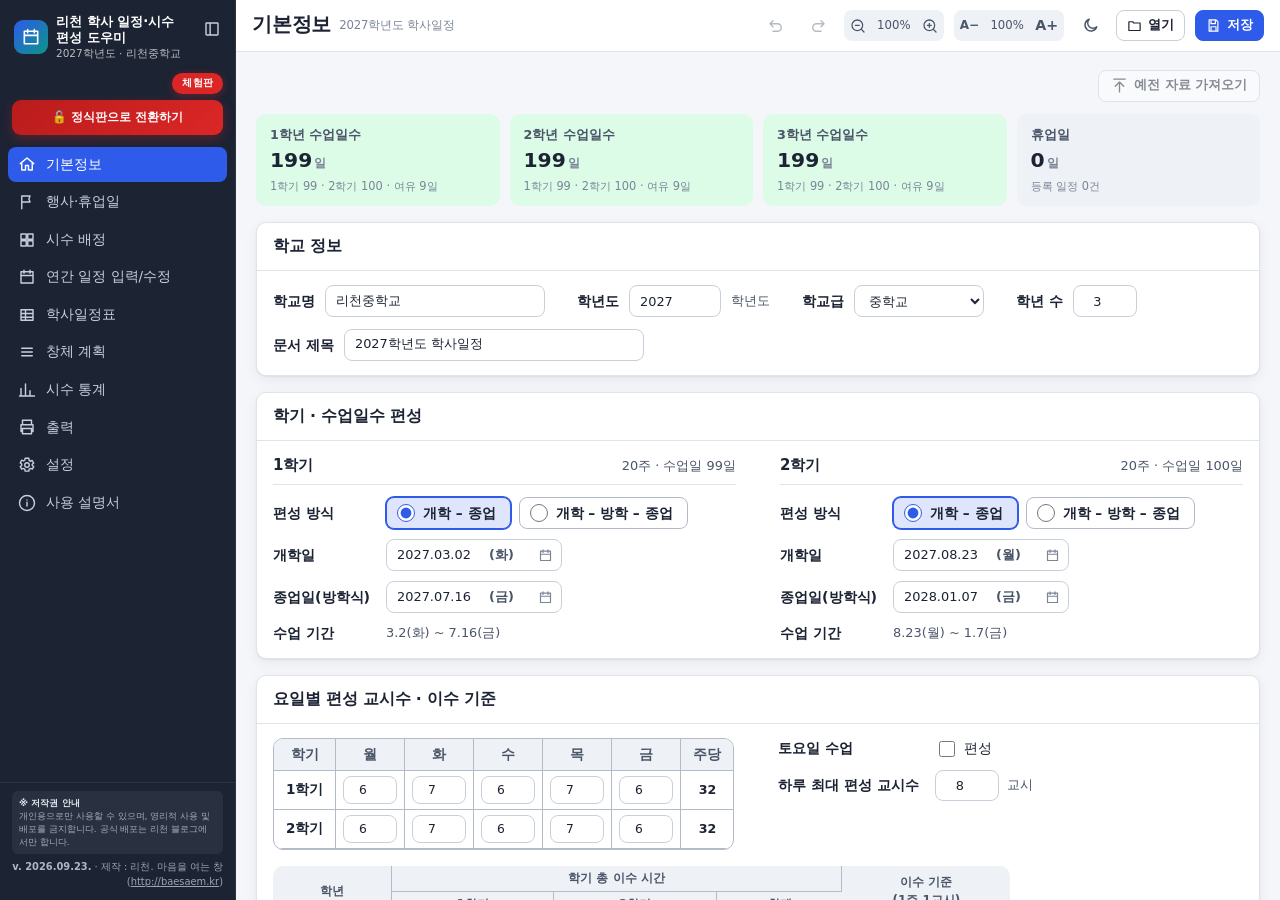
==== commit 822e94a7: "웹 베타 배포 2026.09.23 13:49 Co-Authored-By: Claude Opus 5 <noreply@anthropic.com>" ====
--- a/index.html
+++ b/index.html
@@ -7,7 +7,7 @@
     <meta name="description" content="수업일수·시수 배정과 학사일정 편성 도우미 — 공휴일 자동 반영, 학사일정표·시수배정표·창체 계획, 인쇄·PDF·DOCX·XLSX·한글(HWPX) 출력" />
     <link rel="icon" type="image/png" href="./favicon.png" />
     <title>리천 학사 일정·시수 편성 도우미</title>
-    <script type="module" crossorigin src="./assets/index-DNxnpPLo.js"></script>
+    <script type="module" crossorigin src="./assets/index-DLO2uaeA.js"></script>
     <link rel="stylesheet" crossorigin href="./assets/index-Cx1h3j5k.css">
   </head>
   <body>
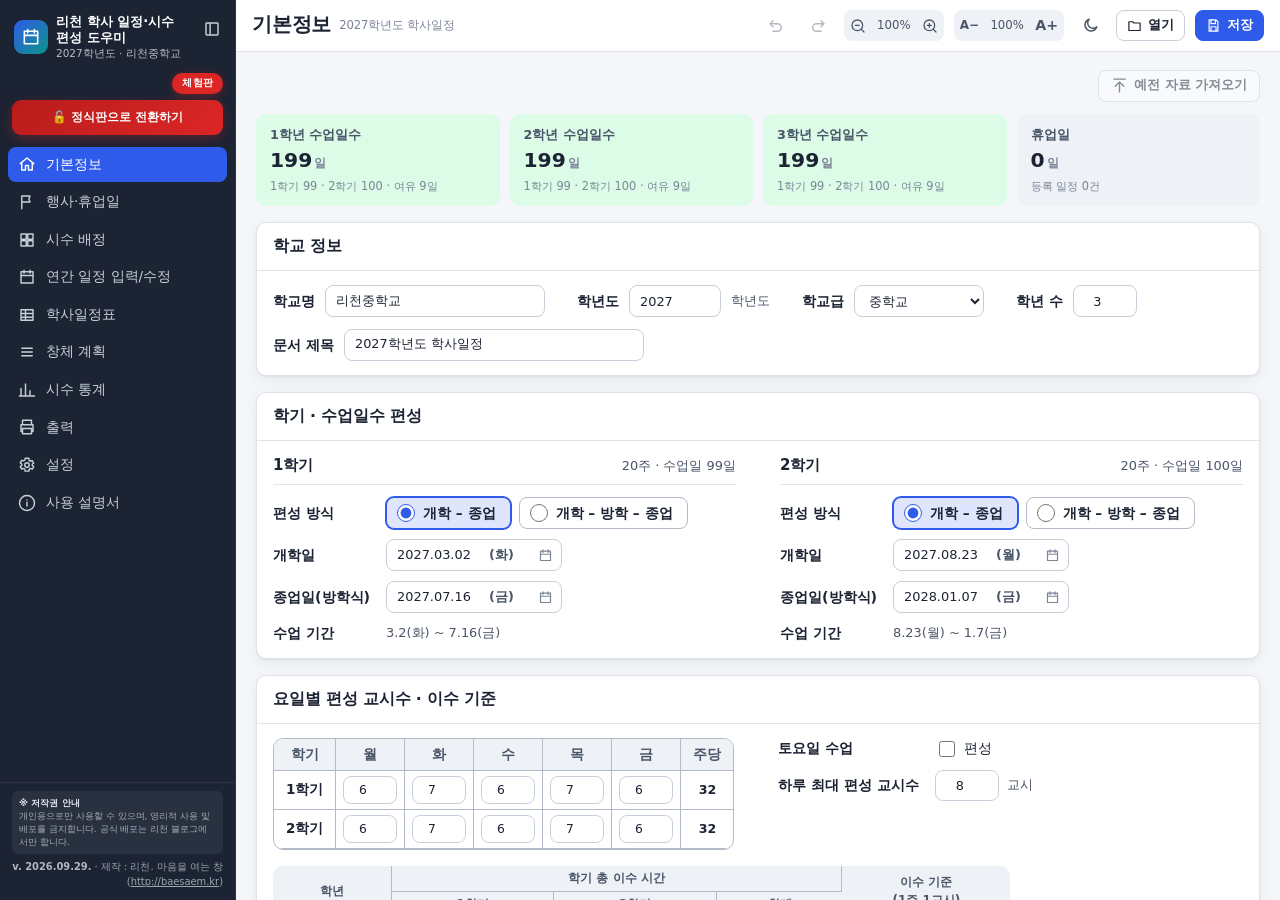
==== commit a979fffd: "웹 베타 배포 2026.09.29 13:00 Co-Authored-By: Claude Opus 5 <noreply@anthropic.com>" ====
--- a/index.html
+++ b/index.html
@@ -7,8 +7,8 @@
     <meta name="description" content="수업일수·시수 배정과 학사일정 편성 도우미 — 공휴일 자동 반영, 학사일정표·시수배정표·창체 계획, 인쇄·PDF·DOCX·XLSX·한글(HWPX) 출력" />
     <link rel="icon" type="image/png" href="./favicon.png" />
     <title>리천 학사 일정·시수 편성 도우미</title>
-    <script type="module" crossorigin src="./assets/index-DLO2uaeA.js"></script>
-    <link rel="stylesheet" crossorigin href="./assets/index-Cx1h3j5k.css">
+    <script type="module" crossorigin src="./assets/index-BUHhPZ9S.js"></script>
+    <link rel="stylesheet" crossorigin href="./assets/index-BkTKKgwS.css">
   </head>
   <body>
     <div id="root"></div>
--- a/assets/index-BkTKKgwS.css
+++ b/assets/index-BkTKKgwS.css
@@ -0,0 +1 @@
+:root{--scale:1;--font:"Pretendard Variable", Pretendard, "Malgun Gothic", "맑은 고딕", "Apple SD Gothic Neo", "Noto Sans KR", system-ui, sans-serif;--bg:#f4f6fa;--bg-2:#fff;--bg-3:#eef1f6;--panel:#fff;--line:#dfe3ea;--line-2:#c9cfda;--line-strong:#b3bbc8;--line-sep:#8e97a8;--text:#1c2333;--text-2:#4a5568;--text-3:#7b8597;--primary:#2f5bea;--primary-2:#244bc4;--primary-soft:#e8eefc;--accent:#0d9488;--danger:#dc2626;--danger-soft:#fee2e2;--warn:#d97706;--warn-soft:#fef3c7;--ok:#16a34a;--ok-soft:#dcfce7;--sun:#dc2626;--sat:#2563eb;--sidebar:#1c2333;--sidebar-text:#c7cfdd;--sidebar-active:#2f5bea;--sidebar-active-text:#fff;--sidebar-brand:#fff;--sidebar-hover:#ffffff12;--sidebar-hover-text:#fff;--sidebar-strong:#e2e8f0;--sidebar-line:#ffffff14;--sidebar-box:#ffffff0f;--topbar-line:var(--line);--on-primary:#fff;--logo-1:#2f5bea;--logo-2:#0d9488;--shadow:0 1px 2px #1018280f, 0 4px 14px #1018280f;--radius:10px;--ctl-h:2.125rem;--sel-h:1.875rem;--cell-holiday:#fff1f1;--cell-event:#eef4ff;--cell-off:#f3f4f6;--cell-exam:#f3e8ff;--cell-chang:#e6f7f1}[data-theme=dark]{--lightningcss-light: ;--lightningcss-dark:initial;color-scheme:dark;--bg:#0f1420;--bg-2:#171d2b;--bg-3:#1e2637;--panel:#171d2b;--line:#2a3346;--line-2:#3a4457;--line-strong:#4d586e;--line-sep:#6b7890;--text:#e6eaf2;--text-2:#b4bccb;--text-3:#7f8a9d;--primary:#5b82ff;--primary-2:#7a9aff;--primary-soft:#1d2a4d;--danger-soft:#3b1a1a;--warn-soft:#3a2c10;--ok-soft:#10301c;--sidebar:#0b0f18;--sidebar-text:#aab3c5;--shadow:0 1px 2px #0006, 0 6px 18px #00000059;--cell-holiday:#3a1c1c;--cell-event:#1b2740;--cell-off:#1e2330;--cell-exam:#2c1f3d;--cell-chang:#123227}[data-theme=navy]{--bg:#f4f1e8;--bg-2:#fff;--bg-3:#ebe7dc;--panel:#fff;--line:#e2dccd;--line-2:#cfc7b3;--line-strong:#b9b09b;--line-sep:#8a8168;--text:#19223a;--text-2:#454f68;--text-3:#7c8296;--primary:#1f3b73;--primary-2:#172d59;--primary-soft:#e6ebf6;--accent:#b08d3c;--sidebar:linear-gradient(180deg, #10203f 0%, #0a1427 100%);--sidebar-text:#c7cfe0;--sidebar-brand:#fff;--sidebar-active:#c9a24b;--sidebar-active-text:#10182b;--sidebar-strong:#e8d9a9;--sidebar-line:#c9a24b38;--sidebar-box:#ffffff0f;--topbar-line:#d9cf9f;--logo-1:#d4b15a;--logo-2:#1f3b73;--shadow:0 1px 2px #19223a0f, 0 6px 18px #19223a17}[data-theme=charcoal]{--bg:#f7f6f3;--bg-2:#fff;--bg-3:#ecebe6;--panel:#fff;--line:#e2ddd3;--line-2:#cec7b9;--line-strong:#b8b0a0;--line-sep:#857d6e;--text:#22211e;--text-2:#4c4943;--text-3:#85807a;--primary:#2a2a2e;--primary-2:#141416;--primary-soft:#e9e4d8;--accent:#b8975a;--sidebar:linear-gradient(180deg, #f3efe6 0%, #e7e1d3 100%);--sidebar-text:#5a564d;--sidebar-brand:#1b1b1d;--sidebar-hover:#0000000f;--sidebar-hover-text:#1b1b1d;--sidebar-active:#2a2a2e;--sidebar-active-text:#efe2bd;--sidebar-strong:#1b1b1d;--sidebar-line:#0000001a;--sidebar-box:#0000000d;--topbar-line:#d9d0bd;--logo-1:#d4b87a;--logo-2:#2a2a2e;--shadow:0 1px 2px #22211e0f, 0 6px 18px #22211e14}[data-theme=emerald]{--bg:#eef5f0;--bg-2:#fff;--bg-3:#e0ece5;--panel:#fff;--line:#d3e2d9;--line-2:#b9cfc4;--line-strong:#a0b9ae;--line-sep:#6f8b7f;--text:#12261e;--text-2:#3d5147;--text-3:#6f857a;--primary:#0f6b58;--primary-2:#0b5546;--primary-soft:#d9efe6;--accent:#b8943a;--sidebar:linear-gradient(180deg, #0f3c30 0%, #071e17 100%);--sidebar-text:#bcd3c8;--sidebar-brand:#fff;--sidebar-active:#c2a04a;--sidebar-active-text:#0c2a22;--sidebar-strong:#e4d6a3;--sidebar-line:#c2a04a38;--sidebar-box:#ffffff0f;--topbar-line:#bcd4c7;--logo-1:#d4b15a;--logo-2:#0f6b58;--cell-chang:#dff3ea;--shadow:0 1px 2px #13251e0f, 0 6px 18px #13251e17}[data-theme=burgundy]{--bg:#faf4f3;--bg-2:#fff;--bg-3:#f1e4e2;--panel:#fff;--line:#e9d8d5;--line-2:#d6c0bc;--line-strong:#c3aaa5;--line-sep:#93746e;--text:#2a161b;--text-2:#594246;--text-3:#8e797c;--primary:#7d1f3c;--primary-2:#641830;--primary-soft:#f6e3e8;--accent:#b98363;--sidebar:linear-gradient(180deg, #4b1028 0%, #23080f 100%);--sidebar-text:#e3ccd2;--sidebar-brand:#fff;--sidebar-active:#d6a385;--sidebar-active-text:#2c0b17;--sidebar-strong:#f0d4c4;--sidebar-line:#d6a38540;--sidebar-box:#ffffff12;--topbar-line:#e3c9c6;--logo-1:#d6a385;--logo-2:#7d1f3c;--cell-holiday:#fde9ec;--shadow:0 1px 2px #2a191c0f, 0 6px 18px #2a191c17}[data-theme=midnight]{--lightningcss-light: ;--lightningcss-dark:initial;color-scheme:dark;--bg:#07090d;--bg-2:#0f1218;--bg-3:#161b23;--panel:#0f1218;--line:#232a36;--line-2:#313a49;--line-strong:#414b5d;--line-sep:#6f7a8e;--text:#efe9db;--text-2:#c2bba9;--text-3:#8b8576;--primary:#c9a24b;--primary-2:#dbb864;--primary-soft:#2a2314;--on-primary:#16120a;--accent:#5fb3a1;--danger-soft:#3b1a1a;--warn-soft:#3a2c10;--ok-soft:#10301c;--sidebar:linear-gradient(180deg, #0b0d12 0%, #000 100%);--sidebar-text:#b9b3a5;--sidebar-brand:#f3e9cf;--sidebar-active:#c9a24b;--sidebar-active-text:#16120a;--sidebar-strong:#e0bf6a;--sidebar-line:#c9a24b38;--sidebar-box:#ffffff0d;--topbar-line:#3a3120;--logo-1:#e0bf6a;--logo-2:#8a6d2c;--shadow:0 1px 2px #00000080, 0 8px 22px #00000080;--cell-holiday:#3a1c1c;--cell-event:#1b2438;--cell-off:#1a1f29;--cell-exam:#2b1f3a;--cell-chang:#11302a}html{font-size:calc(15px * var(--scale))}*{box-sizing:border-box}body{font-family:var(--font);color:var(--text);background:var(--bg);-webkit-font-smoothing:antialiased;margin:0;line-height:1.45}button,input,select,textarea{font:inherit;color:inherit}h1,h2,h3,h4{letter-spacing:-.01em;margin:0;font-weight:700}p{margin:0}a{color:var(--primary)}::selection{background:var(--primary-soft)}::-webkit-scrollbar{width:10px;height:10px}::-webkit-scrollbar-thumb{background:var(--line-2);background-clip:padding-box;border:2px solid #0000;border-radius:8px}::-webkit-scrollbar-track{background:0 0}.app{grid-template-rows:100vh;grid-template-columns:236px 1fr;height:100vh;display:grid;overflow:hidden}.app.collapsed{grid-template-columns:64px 1fr}.sidebar{background:var(--sidebar);color:var(--sidebar-text);-webkit-user-select:none;user-select:none;border-right:1px solid var(--sidebar-line);flex-direction:column;display:flex;overflow:hidden}.brand{color:var(--sidebar-brand);align-items:center;gap:8px;padding:14px 8px 12px 14px;display:flex}.brand .logo{background:linear-gradient(135deg, var(--logo-1), var(--logo-2));border-radius:9px;flex:none;place-items:center;width:34px;height:34px;display:grid}.brand .logo svg{color:#fff}.brand-text{min-width:0}.brand-title{word-break:keep-all;font-size:.88rem;font-weight:800;line-height:1.2}.brand-sub{opacity:.7;word-break:keep-all;font-size:.7rem}.collapsed .brand-text{display:none}.sb-toggle{color:var(--sidebar-text);cursor:pointer;background:0 0;border:0;border-radius:7px;flex:none;align-self:flex-start;margin-left:auto;padding:6px;display:inline-flex}.sb-toggle:hover{background:var(--sidebar-hover);color:var(--sidebar-hover-text)}.collapsed .brand{justify-content:center;padding:14px 0 10px}.collapsed .brand .logo{display:none}.collapsed .sb-toggle{align-self:center;margin-left:0}.nav{flex-direction:column;flex:1;gap:2px;padding:4px 8px 12px;display:flex;overflow-y:auto}.nav-group{letter-spacing:.08em;text-transform:uppercase;opacity:.55;margin-top:12px;padding:0 8px 4px;font-size:.68rem}.collapsed .nav-group{display:none}.nav-item{color:inherit;cursor:pointer;text-align:left;background:0 0;border:0;border-radius:8px;align-items:center;gap:10px;width:100%;padding:8px 10px;font-size:.9rem;display:flex}.nav-item:hover{background:var(--sidebar-hover);color:var(--sidebar-hover-text)}.nav-item.active{background:var(--sidebar-active);color:var(--sidebar-active-text)}.nav-item .icon{flex:none}.collapsed .nav-item{justify-content:center;padding:10px 0}.collapsed .nav-item span{display:none}.sidebar-foot{border-top:1px solid var(--sidebar-line);flex-direction:column;gap:6px;padding:8px 12px 10px;display:flex}.sidebar-foot .copy-box{background:var(--sidebar-box);border-radius:6px;padding:5px 7px}.sidebar-foot .copy-title{color:var(--sidebar-strong);margin-bottom:1px;font-size:.62rem;font-weight:700}.sidebar-foot .copy-text{opacity:.78;font-size:.6rem;line-height:1.45}.sidebar-foot .ver{text-align:right;opacity:.75;font-size:.66rem;line-height:1.5}.sidebar-foot .ver-no{color:var(--sidebar-strong);font-weight:600}.sidebar-foot a{color:inherit;text-decoration:underline}.collapsed .sidebar-foot{display:none}.main{flex-direction:column;min-width:0;height:100vh;display:flex;overflow:hidden}.topbar{background:var(--bg-2);border-bottom:1px solid var(--topbar-line);flex:none;align-items:center;gap:10px;min-height:52px;padding:8px 16px;display:flex}.topbar .title{letter-spacing:-.01em;white-space:nowrap;align-items:center;gap:8px;min-width:0;font-size:1.3rem;font-weight:800;display:flex}.topbar .title .path{color:var(--text-3);white-space:nowrap;text-overflow:ellipsis;max-width:32vw;font-size:.78rem;font-weight:400;overflow:hidden}.topbar .spacer{flex:1}.dirty-dot{background:var(--warn);border-radius:50%;width:8px;height:8px;display:inline-block}.zoom-ctl{background:var(--bg-3);height:var(--ctl-h);border-radius:8px;flex:none;align-items:center;gap:2px;padding:0 2px;display:flex}.zoom-ctl .icon-btn{padding:4px}.topbar>.icon-btn{width:var(--ctl-h);height:var(--ctl-h);flex:none;justify-content:center;align-items:center;padding:0}.zoom-ctl .val{text-align:center;min-width:44px;color:var(--text-2);font-variant-numeric:tabular-nums;font-size:.78rem}.content{flex:1;padding:18px 20px 40px;overflow:auto}.content-inner{zoom:var(--view-zoom,1)}.view-bar{flex-wrap:wrap;align-items:center;gap:8px 12px;margin-bottom:12px;display:flex}.view-bar .bar-left{flex-wrap:wrap;align-items:center;gap:6px;display:flex}.view-bar .bar-right{flex-wrap:wrap;align-items:center;gap:6px;margin-left:auto;display:flex}.content.fill{flex-direction:column;padding-bottom:12px;display:flex;overflow:hidden}.content.fill>.content-inner,.content.fill>.content-inner>*{flex-direction:column;flex:1;min-height:0;display:flex}.content.fill .fill-scroll{flex:auto;min-height:120px;overflow:auto}.btn{border:1px solid var(--line-2);background:var(--bg-2);color:var(--text);height:var(--ctl-h);cursor:pointer;white-space:nowrap;border-radius:8px;flex:none;justify-content:center;align-items:center;gap:6px;padding:0 12px;font-size:.86rem;font-weight:600;line-height:1;transition:background .12s,border-color .12s,transform 50ms;display:inline-flex}.btn:hover{background:var(--bg-3)}.btn:active{transform:translateY(1px)}.btn:disabled{opacity:.5;cursor:not-allowed}.btn-primary{background:var(--primary);border-color:var(--primary);color:var(--on-primary)}.btn-primary:hover{background:var(--primary-2)}.btn-danger{background:var(--danger-soft);color:var(--danger);border-color:#0000}.btn-ghost{background:0 0;border-color:#0000}.btn-ghost:hover{background:var(--bg-3)}.btn-accent{background:var(--accent);border-color:var(--accent);color:#fff}.btn-sm{padding:0 10px}.btn-lg{padding:0 18px}.icon-btn{color:var(--text-2);cursor:pointer;background:0 0;border:0;border-radius:6px;padding:6px;display:inline-flex}.icon-btn:hover{background:var(--bg-3);color:var(--text)}.icon-btn:disabled{opacity:.4;cursor:not-allowed}.input,.select,.textarea{border:1px solid var(--line-2);background:var(--bg-2);border-radius:8px;outline:none;width:100%;min-width:0;padding:7px 10px;font-size:.9rem;transition:border-color .12s,box-shadow .12s}.input:not(textarea),.select{height:var(--ctl-h);padding-top:0;padding-bottom:0}.input:focus,.select:focus,.textarea:focus{border-color:var(--primary);box-shadow:0 0 0 3px var(--primary-soft)}.input.sm{height:calc(var(--ctl-h) - 4px);padding:0 8px;font-size:.82rem}.textarea{resize:vertical;min-height:90px;line-height:1.5}input[type=date].input{font-family:var(--font)}.date-field{min-width:0;height:var(--ctl-h);border:1px solid var(--line-2);background:var(--bg-2);border-radius:8px;align-items:center;gap:4px;padding:0 3px 0 10px;transition:border-color .12s,box-shadow .12s;display:flex;position:relative}.date-field:focus-within{border-color:var(--primary);box-shadow:0 0 0 3px var(--primary-soft)}.date-field .date-text{width:calc(10ch + 6px);min-width:0;font:inherit;font-variant-numeric:tabular-nums;color:var(--text);background:0 0;border:0;outline:0;padding:0;font-size:.9rem}.date-field .date-text::placeholder{color:var(--text-3)}.date-field .dow{color:var(--text-2);white-space:nowrap;font-size:.9rem;font-weight:700}.date-field .dow.dow-sun{color:var(--sun)}.date-field .dow.dow-sat{color:var(--sat)}.date-field .date-btn{color:var(--text-3);cursor:pointer;background:0 0;border:0;border-radius:6px;margin-left:auto;padding:5px;display:inline-flex}.date-field .date-btn:hover{background:var(--bg-3);color:var(--text)}.date-field .date-native{opacity:0;pointer-events:none;border:0;width:1px;height:1px;padding:0;position:absolute;bottom:0;right:0}input[type=checkbox],input[type=radio]{accent-color:var(--primary);width:16px;height:16px}.field{flex-direction:column;gap:4px;min-width:0;display:flex}.field-label{color:var(--text-2);font-size:.78rem;font-weight:600}.field-hint{color:var(--text-3);font-size:.72rem}.field-warn{color:var(--danger);font-weight:600}.field-inline{flex-direction:row;align-items:center;gap:8px}.card{background:var(--panel);border:1px solid var(--line);border-radius:var(--radius);box-shadow:var(--shadow);margin-bottom:16px}.card-head{border-bottom:1px solid var(--line);justify-content:space-between;align-items:center;gap:10px;padding:12px 16px;display:flex}.card-title{font-size:1rem}.card-sub{color:var(--text-3);margin-top:2px;font-size:.8rem}.card-guide{min-width:0;color:var(--text-2);flex:320px;align-items:center;gap:6px;margin:0 0 0 8px;font-size:.84rem;line-height:1.45;display:flex}.card-guide svg{color:var(--primary);flex:none}.card-guide span{text-overflow:ellipsis;white-space:nowrap;min-width:0;overflow:hidden}.card.tabs-left .card-head{justify-content:flex-start}.card.tabs-left .card-actions{order:1;margin-left:6px}.card.tabs-left .card-guide{order:2;margin-left:14px}.card-actions{flex-wrap:wrap;gap:6px;display:flex}.card-body{padding:14px 16px}.card.flush .card-body{padding:0}.grid{gap:12px;display:grid}.grid-2{grid-template-columns:repeat(2,minmax(0,1fr))}.grid-3{grid-template-columns:repeat(3,minmax(0,1fr))}.grid-4{grid-template-columns:repeat(4,minmax(0,1fr))}.grid-auto{grid-template-columns:repeat(auto-fit,minmax(220px,1fr))}.row{flex-wrap:wrap;align-items:center;gap:8px;display:flex}.row.between{justify-content:space-between}.muted{color:var(--text-3)}.small{font-size:.8rem}.tiny{font-size:.72rem}.mono{font-variant-numeric:tabular-nums}.badge{border:1px solid var(--line);background:var(--bg-3);color:var(--text-2);white-space:nowrap;border-radius:999px;align-items:center;gap:4px;padding:1px 8px;font-size:.72rem;font-weight:600;display:inline-flex}.tabs{border-bottom:1px solid var(--line);gap:2px;margin-bottom:14px;display:flex;overflow-x:auto}.tab{height:var(--sel-h);cursor:pointer;color:var(--text-2);white-space:nowrap;background:0 0;border:0;border-bottom:2px solid #0000;align-items:center;gap:6px;margin-bottom:-1px;padding:0 12px;font-size:.9rem;font-weight:600;display:inline-flex}.tab.active{color:var(--primary);border-bottom-color:var(--primary)}.tab:hover{color:var(--text)}.toolbar{flex-wrap:wrap;justify-content:space-between;align-items:center;gap:8px;margin-bottom:12px;display:flex}.toolbar-left,.toolbar-right{flex-wrap:wrap;align-items:center;gap:6px;display:flex}.segmented{background:var(--bg-3);border:1px solid var(--line-2);height:var(--sel-h);border-radius:8px;flex:none;align-items:stretch;gap:2px;padding:2px;display:inline-flex}.segmented button{cursor:pointer;color:var(--text-2);background:0 0;border:0;border-radius:6px;align-items:center;gap:5px;padding:0 10px;font-size:.8rem;font-weight:600;line-height:1;transition:background .12s,color .12s;display:inline-flex}.segmented button:hover:not(.active){background:var(--bg-2);color:var(--text)}.segmented button.active{background:var(--primary);color:var(--on-primary);box-shadow:var(--shadow)}.segmented-sm button{padding:0 8px;font-size:.76rem}.radio-opt{height:var(--ctl-h);border:1.5px solid var(--line-strong);background:var(--bg-2);color:var(--text);cursor:pointer;white-space:nowrap;border-radius:8px;align-items:center;gap:8px;padding:0 14px 0 10px;font-size:.92rem;font-weight:700;transition:border-color .12s,background .12s,box-shadow .12s;display:inline-flex}.radio-opt:hover{border-color:var(--primary)}.radio-opt.on{border-color:var(--primary);box-shadow:0 0 0 1px var(--primary);background:color-mix(in srgb, var(--primary) 16%, var(--bg-2))}.radio-opt input{width:18px;height:18px;accent-color:var(--primary);cursor:pointer;margin:0}.empty{text-align:center;color:var(--text-3);padding:36px 16px}.empty h4{color:var(--text-2);margin-top:10px}.stat{background:var(--bg-3);border-radius:10px;flex-direction:column;gap:2px;padding:12px 14px;display:flex}.stat .k{color:var(--text-3);font-size:.75rem;font-weight:600}.stat .v{font-variant-numeric:tabular-nums;font-size:1.35rem;font-weight:800}.stat .s{color:var(--text-3);font-size:.72rem}.stat.warn{background:var(--warn-soft)}.stat.ok{background:var(--ok-soft)}.callout{background:var(--primary-soft);color:var(--text);border-radius:8px;align-items:flex-start;gap:8px;padding:10px 12px;font-size:.85rem;display:flex}.callout.warn{background:var(--warn-soft)}.callout.danger{background:var(--danger-soft)}.callout.ok{background:var(--ok-soft)}kbd{background:var(--bg-3);border:1px solid var(--line-2);border-bottom-width:2px;border-radius:4px;padding:0 5px;font-family:inherit;font-size:.75rem}.modal-backdrop{z-index:50;background:#0a0e1873;place-items:center;padding:20px;display:grid;position:fixed;inset:0}.modal{background:var(--panel);border-radius:14px;flex-direction:column;max-height:92vh;display:flex;box-shadow:0 20px 60px #00000059}.modal-head{border-bottom:1px solid var(--line);justify-content:space-between;align-items:center;padding:14px 18px;display:flex}.modal-head h3{font-size:1.05rem}.modal-body{padding:16px 18px;overflow:auto}.modal-foot{border-top:1px solid var(--line);justify-content:flex-end;gap:8px;padding:12px 18px;display:flex}.toasts{z-index:60;flex-direction:column;gap:8px;display:flex;position:fixed;bottom:18px;right:18px}.toast{color:#fff;box-shadow:var(--shadow);background:#1c2333;border-radius:10px;align-items:center;gap:8px;max-width:420px;padding:10px 14px;font-size:.86rem;animation:.18s ease-out pop;display:flex}.toast-error{background:var(--danger)}.toast-success{background:var(--ok)}@keyframes pop{0%{opacity:0;transform:translateY(8px)}to{opacity:1;transform:none}}.tbl-wrap{border:1px solid var(--line-strong);background:var(--bg-2);border-radius:10px;overflow:auto}table.tbl{border-collapse:separate;border-spacing:0;width:100%;font-size:.84rem}.tbl th,.tbl td{border-right:1px solid var(--line-strong);border-bottom:1px solid var(--line-strong);vertical-align:middle;text-align:center;padding:5px 7px}.tbl th:last-child,.tbl td:last-child{border-right:0}.tbl thead{z-index:2;position:sticky;top:0}.tbl thead th{background:var(--bg-3);color:var(--text-2);white-space:nowrap;font-size:.8rem;font-weight:700}.tbl tbody tr:hover td{background:color-mix(in srgb, var(--bg-3) 55%, transparent)}.tbl td.left,.tbl th.left{text-align:left}.tbl td.num{font-variant-numeric:tabular-nums}.tbl td.pre{white-space:pre-wrap;text-align:left;line-height:1.35}.tbl tr.total td{background:var(--bg-3);font-weight:700}.tbl .sticky-col{background:var(--bg-2);z-index:1;position:sticky;left:0}.tbl thead .sticky-col{z-index:3;background:var(--bg-3)}.tbl td.holiday,.tbl .holiday{background:var(--cell-holiday);color:var(--danger)}.tbl td.off{background:var(--cell-off);color:var(--text-3)}.tbl td.event{background:var(--cell-event)}.tbl td.editable{cursor:text}.tbl td.editable:hover{outline:2px solid var(--primary);outline-offset:-2px}.tbl.compact th,.tbl.compact td{padding:2px 4px;font-size:.76rem}.tbl input.cell-input{text-align:center;background:0 0;border:0;outline:none;width:100%;padding:0}.dow-sun{color:var(--sun)}.dow-sat{color:var(--sat)}.week-table td.daycell{text-align:left;vertical-align:top;cursor:pointer;min-width:150px;padding:4px 6px}.week-table td.daycell .d{justify-content:space-between;gap:4px;font-size:.8rem;font-weight:700;display:flex}.week-table td.daycell .d .h{color:var(--text-3);white-space:nowrap;font-size:.72rem;font-weight:500}.week-table td.daycell.has-gh{padding-bottom:26px;position:relative}.week-table td.daycell .gh{border-top:1px solid var(--line-strong);display:flex;position:absolute;bottom:0;left:0;right:0}.week-table td.daycell .gh span{text-align:center;color:var(--text-2);font-variant-numeric:tabular-nums;flex:1;font-size:.74rem;line-height:20px}.week-table td.daycell .gh span+span{border-left:1px solid var(--line-strong)}.week-table td.daycell .gh span.on{color:var(--primary);font-weight:800}.week-table td.daycell .gh.diff span{color:var(--warn);font-weight:700}.week-table td.daycell .ev{white-space:pre-wrap;margin-top:2px;font-size:.76rem;line-height:1.3}.week-table td.daycell .ev.nc{color:var(--danger);font-weight:600}.week-table td.daycell:hover{outline:2px solid var(--primary);outline-offset:-2px}.week-table td.daycell.holiday{background:var(--cell-holiday)}.week-table td.daycell.off{background:var(--cell-off)}.week-table td.daycell.off.holiday{background:var(--cell-holiday)}.week-table td.daycell.off .d{color:var(--text-3)}.week-table td.daycell.out{cursor:default;background:0 0}.week-table td.daycell.out:hover{outline:none}.week-table tr.vac-week>td:not(.daycell){background:var(--cell-off);color:var(--text-3)}.week-table td.summary{text-align:left;white-space:pre-wrap;min-width:200px;font-size:.76rem}.months{grid-template-columns:repeat(auto-fill,minmax(360px,1fr));gap:14px;display:grid}.month{background:var(--panel);border:1px solid var(--line-strong);border-radius:10px;overflow:hidden}.month-head{background:var(--bg-3);justify-content:space-between;align-items:center;padding:8px 12px;font-weight:800;display:flex}.month-head .sub{color:var(--text-3);font-size:.72rem;font-weight:500}.month table{border-collapse:collapse;width:100%;font-size:.8rem}.month th{color:var(--text-3);border-bottom:1px solid var(--line-strong);padding:4px 0;font-size:.72rem;font-weight:600}.month td{text-align:center;vertical-align:top;border-bottom:1px solid var(--line-strong);cursor:pointer;height:34px;padding:2px;position:relative}.month td:hover{background:var(--bg-3)}.month td .n{font-weight:700}.month td.out{color:var(--text-3);opacity:.5}.month td.sun .n{color:var(--sun)}.month td.sat .n{color:var(--sat)}.month td.noclass{background:var(--cell-holiday)}.month td.noclass .n{color:var(--danger)}.month td.vac .n{color:var(--text-3);font-weight:500}.month td .dots{justify-content:center;gap:2px;margin-top:1px;display:flex}.month td .dot{border-radius:50%;width:5px;height:5px}.month td.today .n{background:var(--primary);color:var(--on-primary);border-radius:999px;padding:0 5px}.month-events{border-top:1px solid var(--line-strong);min-height:34px;color:var(--text-2);padding:6px 10px 8px;font-size:.74rem}.month-events div{gap:6px;line-height:1.35;display:flex}.month-events b{font-variant-numeric:tabular-nums;min-width:26px;color:var(--text)}.month-events .nc{color:var(--danger)}.alloc-wrap{box-shadow:var(--shadow);border-radius:12px}.alloc-table{font-variant-numeric:tabular-nums;font-size:.74rem}.alloc-table th,.alloc-table td{min-width:32px;height:26px;padding:2px 3px}.alloc-table thead th.dayhead{background:color-mix(in srgb, var(--primary) 13%, var(--bg-3));color:var(--text);letter-spacing:.02em;font-size:.8rem;font-weight:800}.alloc-table thead th.dayhead.dayodd{background:color-mix(in srgb, var(--primary) 6%, var(--bg-3))}.alloc-table .hcount{background:var(--bg-2);color:var(--text-2);vertical-align:1px;border-radius:999px;margin-left:5px;padding:0 6px;font-size:.66rem;font-weight:700;line-height:1.55;display:inline-block}.alloc-table thead tr:nth-child(2) th{border-bottom:2px solid color-mix(in srgb, var(--primary) 45%, var(--line-strong))}.alloc-table thead th.pnum{color:var(--text-3);font-size:.68rem;font-weight:600}.alloc-table thead th.pnum.dayodd{background:color-mix(in srgb, var(--primary) 3%, var(--bg-3))}.alloc-table td.wk b{color:var(--primary);font-weight:800}.alloc-table td.meta{color:var(--text-2);background:color-mix(in srgb, var(--bg-3) 45%, var(--bg-2))}.alloc-table td.p{cursor:pointer;-webkit-user-select:none;user-select:none;font-size:.7rem}.alloc-table td.p.dayodd{background:color-mix(in srgb, var(--primary) 3%, var(--bg-2))}.alloc-table td.p.reg{color:var(--text-3);font-weight:500}.alloc-table td.p.off,.alloc-table tbody tr:hover td.p.off{background:repeating-linear-gradient(135deg, transparent 0 5px, color-mix(in srgb, var(--text-3) 15%, transparent) 5px 6px);cursor:default}.alloc-table .cellpill{white-space:nowrap;border-radius:6px;justify-content:center;align-items:center;height:20px;padding:0 3px;font-weight:700;display:flex}.alloc-table td.p.chang .cellpill{background:color-mix(in srgb, var(--area-c,var(--accent)) 20%, var(--bg-2));color:color-mix(in srgb, var(--area-c,var(--accent)) 82%, var(--text));box-shadow:inset 0 0 0 1px color-mix(in srgb, var(--area-c,var(--accent)) 38%, transparent)}.alloc-table td.p.exam .cellpill{background:color-mix(in srgb, #7c3aed 16%, var(--bg-2));color:color-mix(in srgb, #7c3aed 82%, var(--text));box-shadow:inset 0 0 0 1px #7c3aed59}.alloc-table td.p.custom .cellpill{background:var(--warn-soft);color:color-mix(in srgb, var(--warn) 85%, var(--text));box-shadow:inset 0 0 0 1px color-mix(in srgb, var(--warn) 40%, transparent)}.alloc-table .splitpill{background:var(--bg-3);height:20px;box-shadow:inset 0 0 0 1px var(--line-2);white-space:nowrap;border-radius:6px;justify-content:center;align-items:center;gap:1px;padding:0 3px;font-size:.66rem;display:inline-flex}.alloc-table .splitpill b{color:var(--text-2);font-weight:700}.alloc-table .splitpill b.a{color:color-mix(in srgb, var(--area-c) 85%, var(--text))}.alloc-table .splitpill b.e{color:color-mix(in srgb, #7c3aed 85%, var(--text))}.alloc-table .splitpill i{color:var(--text-3);font-style:normal}.alloc-table td.p.split.bad .splitpill{box-shadow:inset 0 0 0 1.5px var(--danger)}.slot-mode{margin-bottom:6px}.week-table .daycell .ev.grid{border-left:2px dotted;padding-left:4px;font-style:italic}.alloc-table td.p:not(.off):hover{outline:2px solid var(--primary);outline-offset:-2px}.alloc-table td.acount{color:color-mix(in srgb, var(--area-c,var(--accent)) 80%, var(--text));background:color-mix(in srgb, var(--area-c,var(--accent)) 7%, var(--bg-2));font-weight:700}.alloc-table tr.total td{border-top:2px solid var(--line-sep);background:color-mix(in srgb, var(--primary) 8%, var(--bg-3))}.alloc-table tr.ptotal td{color:var(--text-2)}.alloc-table tr.ptotal td.short{color:var(--danger);background:var(--danger-soft);font-weight:800}.alloc-table tr.total+tr.total td{border-top-width:1px}.alloc-table th.daysep,.alloc-table td.daysep{border-left:2px solid var(--line-sep)}.alloc-table .fz{z-index:1;position:sticky}.alloc-table .fz1{left:var(--fl1,0px)}.alloc-table .fz2{left:var(--fl2,0px)}.alloc-table .fz3{left:var(--fl3,0px)}.alloc-table .fz4{left:var(--fl4,0px)}.alloc-table thead th.fz{z-index:3}.alloc-table .fzend{box-shadow:2px 0 0 var(--line-sep)}.alloc-table td.p.fromev{position:relative}.alloc-table td.p.fromev:after{content:"";border-style:solid;border-width:0 7px 7px 0;border-color:transparent var(--primary) transparent transparent;position:absolute;top:0;right:0}.alloc-table td.frac,.alloc-table tr td.frac{color:var(--warn);background:var(--warn-soft);font-weight:800}.badge.frac{background:var(--warn-soft);box-shadow:inset 0 0 0 1.5px var(--warn)}.alloc-table td.p.reg.moved{color:var(--primary);box-shadow:inset 0 0 0 2px var(--primary);font-weight:700}.alloc-table td.p.reg.moved-day{color:var(--danger);box-shadow:inset 0 0 0 2px var(--danger);font-weight:800}.slot-menu{z-index:1000;background:var(--panel);color:var(--text);border:1px solid var(--line);-webkit-user-select:none;user-select:none;border-radius:10px;padding:8px;font-size:.8rem;position:fixed;box-shadow:0 12px 32px #00000038}.slot-menu-head{border-bottom:1px solid var(--line);white-space:nowrap;justify-content:space-between;align-items:baseline;gap:12px;margin-bottom:4px;padding:0 2px 6px;font-weight:700;display:flex}.slot-menu-head .muted{font-weight:400}.slot-row{align-items:center;gap:3px;padding:2px 0;display:flex}.slot-day{text-align:center;width:28px;color:var(--text-2);flex:none;font-weight:700}.slot-areas{border-top:1px solid var(--line);margin-top:4px;padding-top:6px}.slot-btn{border:1px solid var(--line);background:var(--bg-2);min-width:34px;height:24px;color:var(--text);font:inherit;cursor:pointer;white-space:nowrap;border-radius:6px;padding:0 4px}.slot-btn:hover{border-color:var(--primary);color:var(--primary)}.slot-btn.short{color:var(--danger);border-color:color-mix(in srgb, var(--danger) 45%, var(--line));background:var(--danger-soft)}.slot-btn.short:hover{border-color:var(--danger)}.slot-btn.active{background:var(--primary);border-color:var(--primary);color:var(--on-primary)}.slot-btn.area{color:color-mix(in srgb, var(--area-c) 85%, var(--text));border-color:color-mix(in srgb, var(--area-c) 40%, var(--line));background:color-mix(in srgb, var(--area-c) 10%, var(--bg-2));font-weight:700}.slot-btn.area:hover{border-color:var(--area-c)}.slot-btn.area.active{background:var(--area-c);border-color:var(--area-c);color:#fff}.slot-btn.danger{color:var(--danger)}.slot-btn.danger:hover{border-color:var(--danger);background:var(--danger-soft)}.slot-menu-foot{border-top:1px solid var(--line);gap:4px;margin-top:4px;padding-top:6px;display:flex}.slot-menu-foot .slot-btn{flex:1}.slot-btn:disabled,.slot-btn:disabled:hover{opacity:.45;cursor:default;border-color:var(--line);color:var(--text)}.fill-grade+.fill-grade{margin-top:16px}.fill-head{flex-wrap:wrap;align-items:center;gap:6px 8px;margin-bottom:6px;display:flex}.fill-chip{color:var(--danger);background:var(--danger-soft);border-radius:999px;padding:1px 8px;font-size:.78rem;font-weight:700}.fill-tbl td{white-space:nowrap;padding-block:5px}.fill-tbl td.left{white-space:normal;width:100%}.fill-kind{background:var(--primary-soft);color:var(--primary);border-radius:6px;padding:1px 7px;font-size:.78rem;font-weight:700}.fill-kind.extra{background:var(--warn-soft);color:color-mix(in srgb, var(--warn) 85%, var(--text))}.basic .card-title{font-size:1.05rem}.basic-stats{grid-template-columns:repeat(auto-fit,minmax(min(100%,200px),1fr));gap:10px;margin-bottom:16px;display:grid}.basic .stat .k{color:var(--text-2);font-size:.85rem}.basic .stat .v small{color:var(--text-3);margin-left:2px;font-size:.8rem;font-weight:600}.basic .stat .s{font-size:.76rem}.basic-warn{align-items:center;margin-bottom:16px}.basic-warn>div{flex:1}.basic .form{grid-template-columns:max-content minmax(0,1fr);align-items:center;gap:10px 16px;display:grid}.basic .form-inline{flex-wrap:wrap;align-items:center;gap:12px 32px;display:flex}.basic .pair{align-items:center;gap:10px;display:inline-flex}.basic .lbl{color:var(--text);white-space:nowrap;font-size:.95rem;font-weight:600}.basic .ctl{flex-wrap:wrap;align-items:center;gap:8px;min-width:0;display:flex}.basic .note{color:var(--text-2);font-size:.86rem}.basic .unit{color:var(--text-2);white-space:nowrap;font-size:.86rem}.basic .input,.basic .select{font-size:.86rem}.basic .input.sm{font-size:.82rem}.basic .date-field{width:176px;max-width:100%}.basic .date-field .date-text,.basic .date-field .dow{font-size:.86rem}.basic .w-name{width:220px}.basic .w-title{width:300px;max-width:100%}.basic .w-level{width:130px}.basic .w-year{width:92px}.basic .w-num{text-align:center;width:64px}.basic .check-line{cursor:pointer;align-items:center;gap:6px;font-size:.9rem;display:inline-flex}.basic .sem-cols{grid-template-columns:repeat(auto-fit,minmax(min(100%,340px),1fr));gap:18px 44px;display:grid}.basic .sem-head{border-bottom:1px solid var(--line);justify-content:space-between;align-items:baseline;gap:10px;margin-bottom:12px;padding-bottom:8px;display:flex}.basic .sem-head b{font-size:1rem}.basic .sem-sum{color:var(--text-2);font-variant-numeric:tabular-nums;font-size:.86rem}.basic .hours-wrap{flex-wrap:wrap;align-items:flex-start;gap:16px 44px;display:flex}.basic .hours-wrap>.tbl-wrap{flex:none;max-width:100%}.basic .hours-tbl{width:auto}.basic .hours-tbl thead th,.basic .hours-tbl tbody th{white-space:nowrap;padding:6px 12px;font-size:.9rem}.basic .hour-in{text-align:center;width:54px}.basic .grade-unit{align-items:center;gap:5px;margin-right:12px;display:inline-flex}.basic .grade-unit .g{font-size:.9rem;font-weight:600}.basic .areas-tbl{font-size:.86rem}.basic .areas-tbl thead th,.basic .areas-tbl tbody th{font-size:.9rem}.basic .areas-tbl td .tiny{white-space:nowrap}.basic .card-head{flex-wrap:wrap;row-gap:6px}.palette{flex-wrap:wrap;align-items:center;gap:6px;display:flex}.palette .chip{height:var(--sel-h);border:1px solid var(--line-2);cursor:pointer;background:var(--bg-2);border-radius:999px;align-items:center;padding:0 10px;font-size:.78rem;font-weight:600;display:inline-flex}.palette .input.sm{height:var(--sel-h)}.palette .chip.active{background:var(--primary);color:var(--on-primary);border-color:var(--primary)}.palette .chip.chang{color:color-mix(in srgb, var(--area-c,var(--accent)) 80%, var(--text));border-color:color-mix(in srgb, var(--area-c,var(--accent)) 50%, var(--line-2));background:color-mix(in srgb, var(--area-c,var(--accent)) 8%, var(--bg-2))}.palette .chip.chang.active{background:var(--area-c,var(--primary));border-color:var(--area-c,var(--primary));color:#fff}.area-dot{vertical-align:-1px;border-radius:50%;width:10px;height:10px;margin-right:6px;display:inline-block}.palette .chip.exam{color:#7c3aed}.ev-row td{text-align:left}.ev-type{border-radius:50%;width:8px;height:8px;margin-right:6px;display:inline-block}.chips{flex-wrap:wrap;gap:4px;display:flex}.chip-toggle{height:var(--sel-h);border:1px solid var(--line-2);background:var(--bg-2);cursor:pointer;border-radius:999px;align-items:center;padding:0 10px;font-size:.78rem;display:inline-flex}.chip-toggle.on{background:var(--primary-soft);border-color:var(--primary);color:var(--primary);font-weight:700}.past-tbl td.old{text-align:left;color:var(--text-2)}.past-tbl tr.done td{background:color-mix(in srgb, var(--ok-soft) 70%, transparent)}.past-tbl tr.off td{opacity:.5}.year-move{flex-direction:column;gap:12px;display:flex}.year-move td.ttl{white-space:nowrap;text-overflow:ellipsis;width:100%;max-width:0;overflow:hidden}.type-list{flex-direction:column;gap:10px;display:flex}.type-line{flex-wrap:wrap;align-items:center;gap:6px;display:flex}.type-lbl{width:40px;color:var(--text-2);flex:none;font-size:.9rem;font-weight:700}.type-row{border:1px solid var(--line-2);background:var(--bg-2);border-left-width:4px;border-radius:6px;align-items:center;gap:6px;padding:2px 6px;display:inline-flex}.type-row .input{width:110px}.type-color{border:1px solid var(--line);cursor:pointer;background:0 0;border-radius:5px;width:26px;height:22px;padding:0}.warn-chip{background:var(--warn-soft);color:var(--warn);white-space:nowrap;border-radius:999px;margin:1px 2px;padding:0 6px;font-size:.7rem;font-weight:600;display:inline-block}.warn-chip.bad{background:var(--danger-soft);color:var(--danger)}.warn-chip.info{background:var(--primary-soft);color:var(--primary)}.old-date{font-variant-numeric:tabular-nums;white-space:nowrap;font-weight:700}.old-date .per{color:var(--text-3);font-size:.72rem;font-weight:500;display:block}.date-field .dow.muted{color:var(--text-3);font-weight:500}.theme-grid{grid-template-columns:repeat(auto-fill,minmax(118px,1fr));gap:8px;display:grid}.theme-card{border:1px solid var(--line-2);background:var(--bg-2);color:var(--text);cursor:pointer;font:inherit;text-align:left;border-radius:9px;flex-direction:column;align-items:stretch;gap:5px;padding:5px;transition:border-color .12s,box-shadow .12s,transform 50ms;display:flex}.theme-card:hover{border-color:var(--primary);transform:translateY(-1px)}.theme-card.on{border-color:var(--primary);box-shadow:0 0 0 2px var(--primary-soft)}.theme-prev{border:1px solid #0000001f;border-radius:6px;height:46px;display:flex;overflow:hidden}.theme-prev .tp-side{flex-direction:column;gap:3px;width:30%;padding:5px 4px;display:flex}.theme-prev .tp-side i{opacity:.55;border-radius:2px;height:4px;display:block}.theme-prev .tp-side i.act{opacity:1;height:5px}.theme-prev .tp-main{flex-direction:column;flex:1;display:flex}.theme-prev .tp-bar{border-bottom:1px solid;height:8px}.theme-prev .tp-cards{flex:1;grid-template-columns:1fr 1fr;gap:4px;padding:4px;display:grid}.theme-prev .tp-cards span{border:1px solid;border-radius:3px;flex-direction:column;gap:2px;padding:3px;display:flex}.theme-prev .tp-cards b{border-radius:2px;width:70%;height:3px;display:block}.theme-prev .tp-cards b+b{opacity:.55;width:45%}.theme-name{align-items:center;gap:4px;font-size:.76rem;font-weight:700;line-height:1.2;display:flex}.theme-name .chk{color:var(--primary);margin-left:auto;display:none}.theme-card.on .theme-name .chk{display:inline-flex}.theme-desc{display:none}.chat{flex-direction:column;gap:10px;max-height:52vh;padding:4px 2px;display:flex;overflow:auto}.msg{white-space:pre-wrap;border-radius:12px;max-width:86%;padding:10px 12px;font-size:.88rem;line-height:1.5}.msg.user{background:var(--primary);color:var(--on-primary);border-bottom-right-radius:4px;align-self:flex-end}.msg.ai{background:var(--bg-3);border-bottom-left-radius:4px;align-self:flex-start}.msg.err{background:var(--danger-soft);color:var(--danger);align-self:flex-start}.spinner{border:2px solid var(--line-2);border-top-color:var(--primary);border-radius:50%;width:14px;height:14px;animation:.8s linear infinite spin;display:inline-block}@keyframes spin{to{transform:rotate(360deg)}}.doc{max-width:900px;line-height:1.65}.doc h3{margin:18px 0 6px;font-size:1.05rem}.doc ul,.doc ol{margin:4px 0 8px 20px;padding:0}.doc li{margin:2px 0}.print-preview{background:#8d93a1;border-radius:10px;padding:18px;overflow:auto}.sheet{color:#000;width:210mm;min-height:297mm;font-family:var(--font);background:#fff;margin:0 auto 18px;padding:12mm;box-shadow:0 4px 24px #0000004d}.sheet.landscape{width:297mm;min-height:210mm}.doc-title{text-align:center;letter-spacing:.02em;margin-bottom:3mm;font-size:18pt;font-weight:800}.doc-sub{text-align:center;color:#333;margin-bottom:4mm;font-size:10pt}.doc-h{margin:4mm 0 2mm;font-size:12pt;font-weight:700}.doc-p{white-space:pre-wrap;margin:1mm 0;font-size:10pt}.doc-kv{grid-template-columns:auto 1fr;gap:1mm 4mm;margin:2mm 0;font-size:10pt;display:grid}.doc-kv b{color:#333}table.doc-table{border-collapse:collapse;table-layout:fixed;width:100%;margin:1.5mm 0 4mm;font-size:9pt}.doc-table th,.doc-table td{text-align:center;vertical-align:middle;word-break:break-all;overflow-wrap:anywhere;border:1px solid #444;padding:1mm 1.2mm}.doc-table th{background:#e9ecf1;font-weight:700}.doc-table td.left,.doc-table th.left{text-align:left}.doc-table td.pre{white-space:pre-wrap;text-align:left;line-height:1.3}.doc-table .hol{color:#c00}.doc-table .bold{font-weight:700}.doc-table .bg-gray{background:#f1f2f5}.doc-table .bg-red{background:#fde8e8}.doc-table .bg-blue{background:#e8effd}.doc-table .bg-green{background:#e5f6ee}.doc-table .bg-purple{background:#f1e8fb}.doc-table .bg-yellow{background:#fff6d6}.doc-break{page-break-after:always;break-after:page}.doc-table td.right,.doc-table th.right{text-align:right}.doc-table td.vtop,.doc-table th.vtop{vertical-align:top}.doc-table td.vbottom,.doc-table th.vbottom{vertical-align:bottom}.doc-table.nb{margin:0 0 1.5mm}.doc-table.nb th,.doc-table.nb td{background:0 0;border:0}@media screen{.sheet .doc-break{border-top:2px dashed #b8bec9;height:0;margin:8mm -12mm}}.area-hours{flex-wrap:wrap;gap:6px 10px;display:flex}.area-hour{border:1px solid var(--line-2);border-left:4px solid var(--area-c,var(--line-2));background:var(--bg-2);cursor:text;border-radius:8px;align-items:center;gap:5px;padding:3px 8px;display:inline-flex}.area-hour .nm{color:color-mix(in srgb, var(--area-c,var(--accent)) 80%, var(--text));font-size:.8rem;font-weight:700}.area-hour .input{text-align:center;width:52px}.area-hour .act{color:var(--text-3);white-space:nowrap;font-size:.7rem}.area-hour .act.ok{color:var(--ok)}.area-hour .act.warn{color:var(--warn)}.area-hour .act.over{color:var(--danger)}.sum-cell .sum{font-size:1rem}.sum-cell .act{color:var(--text-3);white-space:nowrap;font-size:.7rem}.sum-cell .act.ok{color:var(--ok)}.sum-cell .act.warn{color:var(--warn)}.sum-cell .act.over{color:var(--danger)}.area-hour .act.frac,.sum-cell .act.frac{color:var(--warn);font-weight:800}.exports-grid{grid-template-columns:280px minmax(0,1fr);align-items:start;gap:16px;display:grid}.preview-col{flex-direction:column;gap:8px;min-width:0;min-height:0;display:flex}.preview-col>.print-preview{flex:1}.area-pick{flex-wrap:wrap;align-items:center;gap:6px;display:flex}.area-pick .pick-sep{background:var(--line-2);width:1px;height:18px;margin:0 4px}.export-items{padding:8px;overflow:auto}.export-note{border-top:1px solid var(--line);padding:10px}.content.fill .exports-grid{flex:1;grid-template-rows:minmax(0,1fr);align-items:stretch;min-height:0}.content.fill .export-list{flex-direction:column;min-height:0;margin-bottom:0;display:flex}.content.fill .export-list>.card-body{flex-direction:column;flex:1;min-height:0;display:flex}.content.fill .export-items{flex:1;min-height:0}.content.fill .print-preview{min-height:0;overflow:auto}@media (max-width:1100px){.exports-grid{grid-template-columns:minmax(0,1fr)}.content.fill .exports-grid{grid-template-rows:minmax(0,32vh) minmax(0,1fr)}}@media (max-width:1180px){.grid-3,.grid-4{grid-template-columns:repeat(2,minmax(0,1fr))}}@media (max-width:980px){.grid-2,.grid-3,.grid-4{grid-template-columns:minmax(0,1fr)}.app{grid-template-columns:64px 1fr}.brand-text,.nav-item span,.nav-group,.sidebar-foot,.sb-toggle,.lic-convert{display:none}.lic-box{align-items:center;padding:0 4px 6px}.lic-badge{align-self:center;padding:2px 5px;font-size:.58rem}.brand,.app.collapsed .brand{justify-content:center;padding:14px 0 10px}.brand .logo,.app.collapsed .brand .logo{display:grid}.nav-item{justify-content:center;padding:10px 0}.topbar .title .path{display:none}.content{padding:12px}}@media (max-width:720px){.topbar .zoom-ctl{display:none}}@page{size:A4;margin:10mm}@media print{html{font-size:12px}body{background:#fff}.app{height:auto;display:block;overflow:visible}.sidebar,.topbar,.no-print,.toasts,.modal-backdrop{display:none!important}.main{height:auto;overflow:visible}.content{padding:0;overflow:visible}.content-inner{zoom:1!important}.print-preview{background:0 0;border-radius:0;padding:0;overflow:visible}.content.fill,.content.fill>.content-inner,.content.fill>.content-inner>*{height:auto!important;display:block!important;overflow:visible!important}.exports-grid{display:block!important}.preview-zoom{zoom:1!important}.sheet{box-shadow:none;margin:0;padding:0;width:auto!important;min-height:0!important}.sheet+.sheet{page-break-before:always;break-before:page}.screen-only{display:none!important}.print-root-only:not(.printing){display:none}}body.printing .app>.sidebar,body.printing .app>.main>.topbar,body.printing .app>.main>.content>.content-inner>:not(.print-host){display:none!important}.lic-box{flex-direction:column;gap:6px;padding:0 12px 8px;display:flex}.lic-badge{cursor:pointer;letter-spacing:.02em;color:#fff;background:#dc2626;border:0;border-radius:999px;align-self:flex-end;padding:3px 10px;font-size:.68rem;font-weight:800;box-shadow:0 2px 8px #dc262659}.lic-badge:hover{filter:brightness(1.08)}.lic-badge.ok{background:#15803d;box-shadow:0 2px 8px #15803d59}.lic-convert{cursor:pointer;color:#fff;background:linear-gradient(135deg,#b91c1c,#dc2626);border:0;border-radius:9px;padding:9px 10px;font-size:.78rem;font-weight:800;transition:filter .12s,transform 50ms;box-shadow:0 4px 12px #dc26264d}.lic-convert:hover{filter:brightness(1.08)}.lic-convert:active{transform:translateY(1px)}.collapsed .lic-box{display:none}.lic-body .lbl{color:var(--text-2);margin:12px 0 5px;font-size:.8rem;font-weight:700;display:block}.lic-body .input{box-sizing:border-box;width:100%;height:40px}.lic-body .lic-code{letter-spacing:.14em;text-align:center;text-transform:uppercase;font-family:ui-monospace,Cascadia Mono,Consolas,monospace;font-size:1.05rem}.lic-status{background:var(--warn-soft);border:1px solid color-mix(in srgb, var(--warn) 35%, transparent);border-radius:10px;padding:12px 14px;font-size:.88rem;line-height:1.55}.lic-status.ok{background:var(--ok-soft);border-color:color-mix(in srgb, var(--ok) 35%, transparent)}.lic-get{border-top:1px solid var(--line);flex-direction:column;align-items:flex-start;gap:6px;margin-top:16px;padding-top:12px;display:flex}.lic-devs{flex-direction:column;gap:6px;margin-top:8px;display:flex}.lic-dev{background:var(--bg-3);border-radius:9px;align-items:center;gap:10px;padding:8px 10px;font-size:.84rem;display:flex}.lic-dev.mine{box-shadow:inset 0 0 0 1.5px var(--primary)}.lic-dev .ico{background:var(--bg-2);border-radius:8px;flex:none;place-items:center;width:28px;height:28px;display:grid}.lic-dev .grow{flex:1;min-width:0}.lic-dev .nm{font-weight:700}.lic-dev .mt{color:var(--text-3);font-size:.74rem}.lic-help .steps{grid-template-columns:repeat(auto-fit,minmax(200px,1fr));gap:8px;margin:8px 0;display:grid}.lic-help .step{background:var(--bg-3);border-radius:10px;padding:10px 12px;font-size:.86rem}.lic-help .step b{color:var(--primary);letter-spacing:.08em;margin-bottom:2px;font-size:.72rem;display:block}.sheet{position:relative}.sheet.trial:before{content:"체험판";letter-spacing:.2em;color:#dc26261c;pointer-events:none;z-index:1;place-items:center;font-size:96pt;font-weight:900;display:grid;position:absolute;inset:0;transform:rotate(-28deg)}.sheet.trial:after{content:"체험판 미리보기 — 인쇄·PDF·파일 저장은 정식판에서 할 수 있습니다";text-align:center;color:#b91c1c;pointer-events:none;font-size:8pt;position:absolute;bottom:4mm;left:0;right:0}@media print{.sheet.trial:before{-webkit-print-color-adjust:exact;-moz-print-color-adjust:exact;print-color-adjust:exact}}.ev-row.selected td{background:var(--primary-soft)}.import-past{flex-direction:column;gap:12px;display:flex}.import-past .src-box{border:1px dashed var(--line-strong);background:var(--bg-2);border-radius:10px;align-items:center;gap:12px;padding:10px 12px;display:flex}.import-past .src-info{flex-direction:column;gap:2px;min-width:0;display:flex}.import-past .src-info b{text-overflow:ellipsis;white-space:nowrap;overflow:hidden}.import-past .opt-list{gap:8px;display:grid}.import-past .opt-card{border:1.5px solid var(--line-strong);background:var(--bg-2);cursor:pointer;border-radius:10px;align-items:flex-start;gap:10px;padding:10px 12px;transition:border-color .12s,background .12s;display:flex}.import-past .opt-card:hover{border-color:var(--primary)}.import-past .opt-card.on{border-color:var(--primary);background:color-mix(in srgb, var(--primary) 10%, var(--bg-2))}.import-past .opt-card.off{opacity:.55;cursor:not-allowed}.import-past .opt-card.off:hover{border-color:var(--line-strong)}.import-past .opt-card input{width:18px;height:18px;accent-color:var(--primary);cursor:pointer;flex:none;margin:3px 0 0}.import-past .opt-card>div{flex-direction:column;gap:3px;min-width:0;display:flex}.import-past .opt-card b{font-size:.95rem}.import-past .opt-card .small{color:var(--text-3);line-height:1.4}.import-past .opt-card .cnt{color:var(--text-2)}.import-past .opt-card .cnt.ok{color:var(--primary);font-weight:700}.date-field .date-btn.on{background:var(--primary-soft);color:var(--primary)}.cal-pop{z-index:1100;background:var(--panel);width:272px;color:var(--text);border:1px solid var(--line);-webkit-user-select:none;user-select:none;border-radius:12px;padding:10px;font-size:14px;position:fixed;box-shadow:0 14px 36px #0000003d}.cal-pop .cp-head{align-items:center;gap:2px;margin-bottom:6px;display:flex}.cal-pop .cp-title{text-align:center;flex:1;font-size:.98rem;font-weight:800}.cal-pop .cp-nav{color:var(--text-2);cursor:pointer;width:28px;height:28px;font:inherit;background:0 0;border:0;border-radius:7px;place-items:center;font-weight:700;display:grid}.cal-pop .cp-nav:hover{background:var(--bg-3);color:var(--text)}.cal-pop .cp-grid{grid-template-columns:repeat(7,1fr);gap:2px;display:grid}.cal-pop .cp-dow{text-align:center;color:var(--text-3);border-bottom:1px solid var(--line);margin-bottom:2px;padding:3px 0 4px;font-size:.74rem;font-weight:700}.cal-pop .cp-dow.sat{color:var(--sat)}.cal-pop .cp-dow.sun{color:var(--sun)}.cal-pop .cp-day{height:32px;font:inherit;color:var(--text);cursor:pointer;background:0 0;border:0;border-radius:7px;padding:0;font-size:.86rem;font-weight:600;position:relative}.cal-pop .cp-day:hover{background:var(--bg-3)}.cal-pop .cp-day.sat{color:var(--sat)}.cal-pop .cp-day.sun,.cal-pop .cp-day.hol{color:var(--sun)}.cal-pop .cp-day.hol{background:color-mix(in srgb, var(--sun) 12%, transparent)}.cal-pop .cp-day.off{color:#ea580c;background:#ea580c1f}.cal-pop .cp-day i{background:currentColor;border-radius:50%;width:4px;height:4px;margin-left:-2px;position:absolute;bottom:3px;left:50%}.cal-pop .cp-day.other{opacity:.38}.cal-pop .cp-day.today{box-shadow:inset 0 0 0 1.5px var(--primary)}.cal-pop .cp-day.sel{background:var(--primary);color:#fff;opacity:1}.cal-pop .cp-day:disabled{opacity:.22;cursor:not-allowed;background:0 0}.cal-pop .cp-list{border-top:1px solid var(--line);color:var(--text-2);flex-direction:column;gap:2px;max-height:84px;margin-top:6px;padding-top:6px;font-size:.76rem;display:flex;overflow:auto}.cal-pop .cp-list b{color:var(--sun);margin-right:6px;font-weight:700}.cal-pop .cp-list .off b{color:#ea580c}.cal-pop .cp-foot{border-top:1px solid var(--line);justify-content:space-between;align-items:center;margin-top:6px;padding-top:6px;display:flex}.cal-pop .cp-foot button{color:var(--primary);font:inherit;cursor:pointer;background:0 0;border:0;border-radius:6px;padding:4px 6px;font-size:.8rem;font-weight:700}.cal-pop .cp-foot button:hover{background:var(--bg-3)}.cal-pop .cp-foot button:disabled{opacity:.4;cursor:not-allowed}.cal-pop .cp-legend{color:var(--text-3);align-items:center;gap:4px;font-size:.72rem;display:flex}.cal-pop .cp-legend i{border-radius:2px;width:8px;height:8px;margin-left:4px;display:inline-block}.cal-pop .cp-legend i.hol{background:var(--sun)}.cal-pop .cp-legend i.off{background:#ea580c}.alloc-usage{color:var(--text-3);margin-left:6px;font-size:.78rem;line-height:1.35}.ev-check td{vertical-align:middle}.ev-check td.ttl{text-overflow:ellipsis;white-space:nowrap;max-width:0;overflow:hidden}.grade-unit.total-unit{gap:6px}.grade-unit .sem-in{align-items:center;gap:3px;display:inline-flex}.grade-unit .sem-in .s{color:var(--text-3);font-size:.74rem;font-weight:700}.badge.bad{color:var(--danger);border-color:color-mix(in srgb, var(--danger) 40%, var(--line));background:var(--danger-soft)}.unit-tbl-wrap{background:0 0;border:0}.unit-tbl{width:auto}.unit-tbl th,.unit-tbl td{text-align:center;white-space:nowrap;padding:4px 8px}.unit-tbl td .unit{color:var(--text-3);margin-left:4px;font-size:.78rem}.unit-note{margin-top:4px}.unit-tbl tfoot th,.unit-tbl tfoot td{border-top:1.5px solid var(--line-strong);background:var(--bg-2)}.unit-tbl tfoot th{color:var(--text-2);font-size:.82rem}.unit-tbl .unit-cell{align-items:baseline;gap:5px;display:inline-flex}.unit-tbl .conv{color:var(--text-3);white-space:nowrap;font-size:.76rem}.unit-tbl td.sum{background:var(--bg-3);font-variant-numeric:tabular-nums}.unit-tbl td.sum b{font-size:.9rem}.badge .sub{color:var(--text-3);font-size:.74rem;font-weight:600}.badge.bad .sub{color:color-mix(in srgb, var(--danger) 70%, var(--text-3))}.alloc-stats .badge{color:var(--text);gap:0;padding:3px 10px;font-size:.82rem;font-weight:700;line-height:1.5;display:inline-block}.alloc-stats .badge b{font-variant-numeric:tabular-nums;font-size:.92rem;font-weight:800}.alloc-stats .badge .sub{font-size:.78rem;font-weight:700}.alloc-stats .badge .sub b{font-size:.82rem}.alloc-stats .badge .diff{font-size:.88rem}.areas-tbl .free-col{border-left:2px solid var(--line-strong);background:color-mix(in srgb, var(--accent,#7c3aed) 5%, transparent)}.areas-tbl .free-col.off{background:var(--bg-3)}.alloc-table thead th.free-head{background:color-mix(in srgb, var(--accent,#7c3aed) 12%, var(--bg-3))}.alloc-stats .badge.free-badge{border-style:dashed;border-color:color-mix(in srgb, var(--primary) 45%, var(--line))}.areas-tbl{table-layout:fixed;width:100%}.areas-tbl th.half,.areas-tbl td.left{width:50%}.areas-tbl td.left{white-space:normal}.grid-ev-tbl td{vertical-align:middle}.grid-ev-tbl tr.has{color:var(--text-3)}.grid-ev-tbl .warn-chip{margin-left:6px}.hx{grid-template-columns:224px 1fr;align-items:start;gap:22px;max-width:1180px;display:grid}.hx-toc{position:sticky;top:8px}.hx-toc-in{background:var(--panel);border:1px solid var(--line);box-shadow:var(--shadow-sm,0 4px 14px #1017280d);border-radius:14px;padding:10px}.hx-toc-h{letter-spacing:.08em;color:var(--text-3);text-transform:uppercase;padding:4px 8px 8px;font-size:.72rem;font-weight:800}.hx-toc-i{width:100%;color:var(--text-2);font:inherit;text-align:left;cursor:pointer;background:0 0;border:0;border-radius:9px;align-items:center;gap:8px;padding:7px 8px;font-size:.88rem;font-weight:600;display:flex}.hx-toc-i:hover{background:var(--bg-3);color:var(--text)}.hx-toc-i.on{background:var(--primary-soft);color:var(--primary)}.hx-toc-i .n{background:var(--bg-3);width:20px;height:20px;color:var(--text-3);border-radius:6px;flex:none;place-items:center;font-size:.72rem;font-weight:800;display:grid}.hx-toc-i.on .n{background:var(--primary);color:var(--on-primary)}.hx-toc-f{border-top:1px solid var(--line);margin-top:8px;padding-top:8px}.hx-body{flex-direction:column;gap:16px;min-width:0;display:flex}.hx-hero{background:linear-gradient(135deg, color-mix(in srgb, var(--primary) 14%, var(--panel)), var(--panel) 60%);border:1px solid var(--line);border-radius:18px;grid-template-columns:1fr 260px;gap:18px;padding:22px;display:grid}.hx-hero h1{letter-spacing:-.01em;margin:8px 0;font-size:1.5rem}.hx-hero p{color:var(--text-2);margin:0}.hx-badge{background:var(--primary);color:var(--on-primary);letter-spacing:.04em;border-radius:999px;padding:3px 10px;font-size:.72rem;font-weight:800;display:inline-block}.hx-hero-chips{flex-wrap:wrap;gap:6px;margin-top:12px;display:flex}.hx-hero-chips .chip{border:1px solid var(--line-2);color:var(--text-2);background:var(--bg-2);border-radius:999px;padding:3px 10px;font-size:.74rem;font-weight:700}.hx-hero-quick{background:var(--panel);border:1px solid var(--line);border-radius:14px;flex-direction:column;gap:4px;padding:12px;display:flex}.hx-hero-quick b{color:var(--text-3);margin-bottom:2px;font-size:.78rem}.hx-hero-quick button{color:var(--primary);font:inherit;text-align:left;cursor:pointer;background:0 0;border:0;border-radius:8px;padding:5px 7px;font-size:.86rem;font-weight:700}.hx-hero-quick button:hover{background:var(--primary-soft)}.hx-sec{background:var(--panel);border:1px solid var(--line);border-radius:16px;padding:20px 22px;scroll-margin-top:10px;line-height:1.7}.hx-sec h2{letter-spacing:-.01em;align-items:center;gap:10px;margin:0 0 10px;font-size:1.16rem;display:flex}.hx-n{background:linear-gradient(140deg, var(--primary), color-mix(in srgb, var(--primary) 55%, #7aa2ff));color:#fff;border-radius:9px;flex:none;place-items:center;width:26px;height:26px;font-size:.82rem;font-weight:800;display:grid}.hx-sec h3{color:var(--text);border-left:3px solid var(--primary);margin:16px 0 6px;padding-left:10px;font-size:.98rem}.hx-sec p{color:var(--text-2);margin:6px 0}.hx-sec ul{color:var(--text-2);margin:6px 0 6px 18px;padding:0}.hx-sec li{margin:3px 0}.hx-sec b{color:var(--text)}.hx-sec code{background:var(--bg-3);border-radius:5px;padding:1px 6px;font-size:.86em}.hx-steps{counter-reset:hx;flex-direction:column;gap:8px;margin:10px 0;padding:0;list-style:none;display:flex}.hx-steps li{counter-increment:hx;background:var(--bg-2);border:1px solid var(--line-2);color:var(--text-2);border-radius:11px;padding:10px 12px 10px 42px;position:relative}.hx-steps li:before{content:counter(hx);background:var(--primary-soft);width:22px;height:22px;color:var(--primary);border-radius:7px;place-items:center;font-size:.76rem;font-weight:800;display:grid;position:absolute;top:10px;left:12px}.hx-ex{border:1px solid var(--line-2);border-left:4px solid var(--primary);background:var(--bg-2);border-radius:11px;margin:10px 0;padding:10px 12px}.hx-ex-tag{color:var(--primary);letter-spacing:.04em;margin-bottom:6px;font-size:.72rem;font-weight:800;display:inline-block}.hx-ex-body p{margin:2px 0}.hx-kv{border-collapse:collapse;width:100%;font-size:.9rem}.hx-kv th{text-align:left;white-space:nowrap;vertical-align:top;color:var(--text-3);width:1%;padding:3px 12px 3px 0;font-weight:700}.hx-kv td{color:var(--text);padding:3px 0}.hx-mono{font-variant-numeric:tabular-nums}.hx-note{background:var(--primary-soft);color:var(--text);border-radius:11px;align-items:flex-start;gap:8px;margin:10px 0;padding:10px 12px;font-size:.9rem;display:flex}.hx-note.warn{background:var(--warn-soft)}.hx-note.ok{background:var(--ok-soft)}.hx-note svg{flex:none;margin-top:2px}.hx-kbd{text-align:center;border:1px solid var(--line-strong);background:var(--bg-2);min-width:20px;color:var(--text);border-bottom-width:2px;border-radius:6px;padding:1px 7px;font-family:inherit;font-size:.78rem;font-weight:700;display:inline-block}.hx-keys{border-collapse:collapse;width:100%;margin:8px 0;font-size:.9rem}.hx-keys th{text-align:left;color:var(--text-2);padding:6px 10px 6px 0;font-weight:600}.hx-keys td{white-space:nowrap;padding:6px 18px 6px 0}.hx-keys tr+tr th,.hx-keys tr+tr td{border-top:1px solid var(--line)}.hx-doclist{grid-template-columns:repeat(2,1fr);gap:8px;margin:10px 0;display:grid}.hx-doc{background:var(--bg-2);border:1px solid var(--line-2);border-radius:10px;padding:9px 12px}.hx-doc b{font-size:.92rem;display:block}.hx-doc span{color:var(--text-3);font-size:.84rem}@media (max-width:1000px){.hx{grid-template-columns:1fr}.hx-toc{position:static}.hx-toc-in{flex-wrap:wrap;gap:4px;display:flex}.hx-toc-h,.hx-toc-f{display:none}.hx-toc-i{width:auto}.hx-hero,.hx-doclist{grid-template-columns:1fr}}@media print{.hx-toc,.hx-hero-quick{display:none}.hx{grid-template-columns:1fr}.hx-sec{break-inside:avoid;box-shadow:none}}.pdf-hint{border:1px dashed var(--line-2);background:var(--panel);border-radius:8px;margin:6px 0 4px;padding:8px 10px}.pdf-hint>b{margin-bottom:6px;font-size:.82rem;display:block}.pdf-hint ul{color:var(--text-2);margin:6px 0 0 18px;padding:0;font-size:.78rem}.pdf-hint li{margin:1px 0}.pdf-sample{border-collapse:collapse;background:var(--bg);font-size:.7rem}.pdf-sample th,.pdf-sample td{border:1px solid var(--line-strong);text-align:left;vertical-align:top;min-width:64px;padding:2px 6px}.pdf-sample th{background:var(--bg-3);text-align:center}.pdf-sample i{color:var(--text-3);margin-right:4px;font-style:normal;font-weight:700}
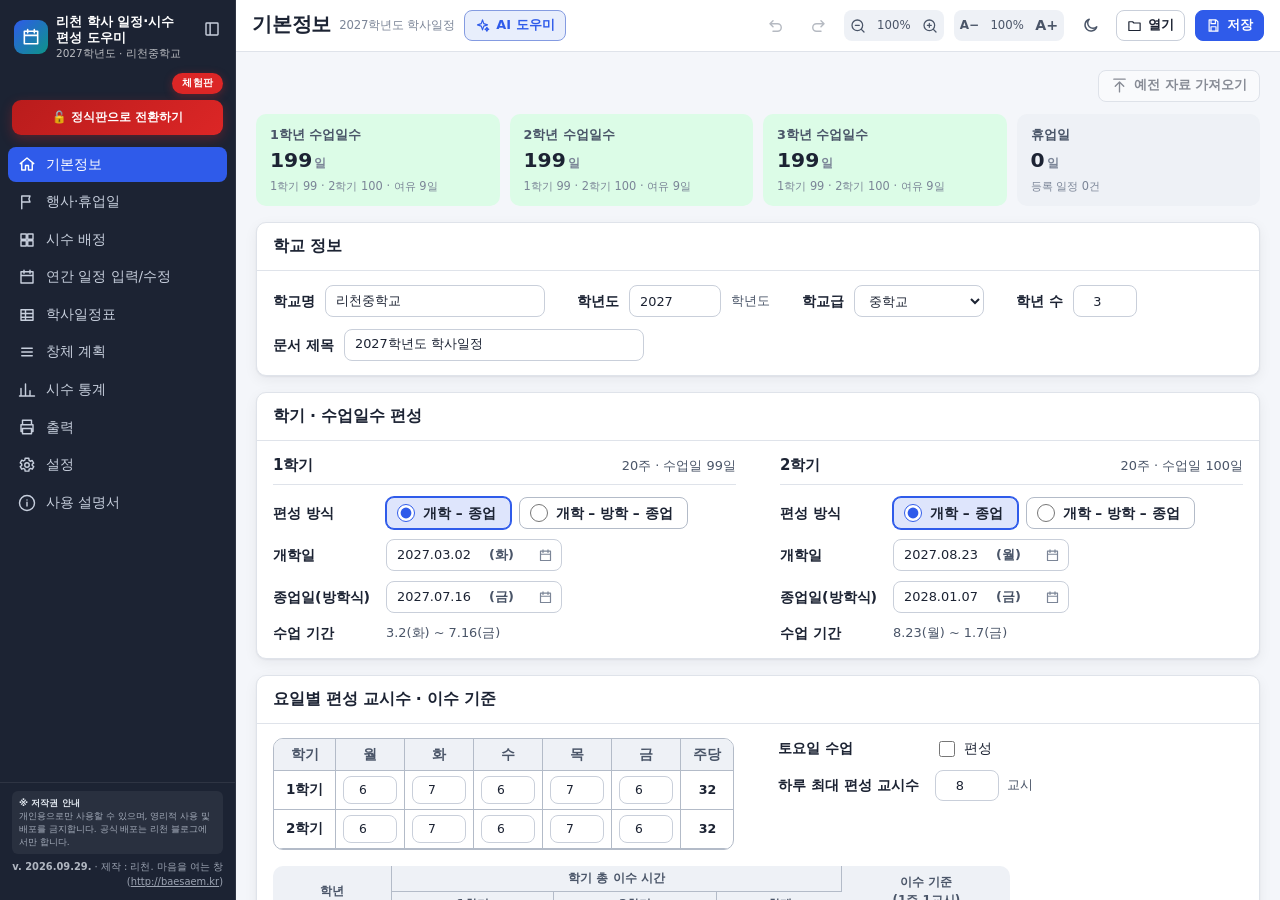
==== commit 73d3700b: "웹 베타 배포 2026.09.29 13:24 Co-Authored-By: Claude Opus 5 <noreply@anthropic.com>" ====
--- a/index.html
+++ b/index.html
@@ -7,8 +7,8 @@
     <meta name="description" content="수업일수·시수 배정과 학사일정 편성 도우미 — 공휴일 자동 반영, 학사일정표·시수배정표·창체 계획, 인쇄·PDF·DOCX·XLSX·한글(HWPX) 출력" />
     <link rel="icon" type="image/png" href="./favicon.png" />
     <title>리천 학사 일정·시수 편성 도우미</title>
-    <script type="module" crossorigin src="./assets/index-BUHhPZ9S.js"></script>
-    <link rel="stylesheet" crossorigin href="./assets/index-BkTKKgwS.css">
+    <script type="module" crossorigin src="./assets/index-0wgEmkYX.js"></script>
+    <link rel="stylesheet" crossorigin href="./assets/index-Bsu_E1Xr.css">
   </head>
   <body>
     <div id="root"></div>
--- a/assets/index-Bsu_E1Xr.css
+++ b/assets/index-Bsu_E1Xr.css
@@ -0,0 +1 @@
+:root{--scale:1;--font:"Pretendard Variable", Pretendard, "Malgun Gothic", "맑은 고딕", "Apple SD Gothic Neo", "Noto Sans KR", system-ui, sans-serif;--bg:#f4f6fa;--bg-2:#fff;--bg-3:#eef1f6;--panel:#fff;--line:#dfe3ea;--line-2:#c9cfda;--line-strong:#b3bbc8;--line-sep:#8e97a8;--text:#1c2333;--text-2:#4a5568;--text-3:#7b8597;--primary:#2f5bea;--primary-2:#244bc4;--primary-soft:#e8eefc;--accent:#0d9488;--danger:#dc2626;--danger-soft:#fee2e2;--warn:#d97706;--warn-soft:#fef3c7;--ok:#16a34a;--ok-soft:#dcfce7;--sun:#dc2626;--sat:#2563eb;--sidebar:#1c2333;--sidebar-text:#c7cfdd;--sidebar-active:#2f5bea;--sidebar-active-text:#fff;--sidebar-brand:#fff;--sidebar-hover:#ffffff12;--sidebar-hover-text:#fff;--sidebar-strong:#e2e8f0;--sidebar-line:#ffffff14;--sidebar-box:#ffffff0f;--topbar-line:var(--line);--on-primary:#fff;--logo-1:#2f5bea;--logo-2:#0d9488;--shadow:0 1px 2px #1018280f, 0 4px 14px #1018280f;--radius:10px;--ctl-h:2.125rem;--sel-h:1.875rem;--cell-holiday:#fff1f1;--cell-event:#eef4ff;--cell-off:#f3f4f6;--cell-exam:#f3e8ff;--cell-chang:#e6f7f1}[data-theme=dark]{--lightningcss-light: ;--lightningcss-dark:initial;color-scheme:dark;--bg:#0f1420;--bg-2:#171d2b;--bg-3:#1e2637;--panel:#171d2b;--line:#2a3346;--line-2:#3a4457;--line-strong:#4d586e;--line-sep:#6b7890;--text:#e6eaf2;--text-2:#b4bccb;--text-3:#7f8a9d;--primary:#5b82ff;--primary-2:#7a9aff;--primary-soft:#1d2a4d;--danger-soft:#3b1a1a;--warn-soft:#3a2c10;--ok-soft:#10301c;--sidebar:#0b0f18;--sidebar-text:#aab3c5;--shadow:0 1px 2px #0006, 0 6px 18px #00000059;--cell-holiday:#3a1c1c;--cell-event:#1b2740;--cell-off:#1e2330;--cell-exam:#2c1f3d;--cell-chang:#123227}[data-theme=navy]{--bg:#f4f1e8;--bg-2:#fff;--bg-3:#ebe7dc;--panel:#fff;--line:#e2dccd;--line-2:#cfc7b3;--line-strong:#b9b09b;--line-sep:#8a8168;--text:#19223a;--text-2:#454f68;--text-3:#7c8296;--primary:#1f3b73;--primary-2:#172d59;--primary-soft:#e6ebf6;--accent:#b08d3c;--sidebar:linear-gradient(180deg, #10203f 0%, #0a1427 100%);--sidebar-text:#c7cfe0;--sidebar-brand:#fff;--sidebar-active:#c9a24b;--sidebar-active-text:#10182b;--sidebar-strong:#e8d9a9;--sidebar-line:#c9a24b38;--sidebar-box:#ffffff0f;--topbar-line:#d9cf9f;--logo-1:#d4b15a;--logo-2:#1f3b73;--shadow:0 1px 2px #19223a0f, 0 6px 18px #19223a17}[data-theme=charcoal]{--bg:#f7f6f3;--bg-2:#fff;--bg-3:#ecebe6;--panel:#fff;--line:#e2ddd3;--line-2:#cec7b9;--line-strong:#b8b0a0;--line-sep:#857d6e;--text:#22211e;--text-2:#4c4943;--text-3:#85807a;--primary:#2a2a2e;--primary-2:#141416;--primary-soft:#e9e4d8;--accent:#b8975a;--sidebar:linear-gradient(180deg, #f3efe6 0%, #e7e1d3 100%);--sidebar-text:#5a564d;--sidebar-brand:#1b1b1d;--sidebar-hover:#0000000f;--sidebar-hover-text:#1b1b1d;--sidebar-active:#2a2a2e;--sidebar-active-text:#efe2bd;--sidebar-strong:#1b1b1d;--sidebar-line:#0000001a;--sidebar-box:#0000000d;--topbar-line:#d9d0bd;--logo-1:#d4b87a;--logo-2:#2a2a2e;--shadow:0 1px 2px #22211e0f, 0 6px 18px #22211e14}[data-theme=emerald]{--bg:#eef5f0;--bg-2:#fff;--bg-3:#e0ece5;--panel:#fff;--line:#d3e2d9;--line-2:#b9cfc4;--line-strong:#a0b9ae;--line-sep:#6f8b7f;--text:#12261e;--text-2:#3d5147;--text-3:#6f857a;--primary:#0f6b58;--primary-2:#0b5546;--primary-soft:#d9efe6;--accent:#b8943a;--sidebar:linear-gradient(180deg, #0f3c30 0%, #071e17 100%);--sidebar-text:#bcd3c8;--sidebar-brand:#fff;--sidebar-active:#c2a04a;--sidebar-active-text:#0c2a22;--sidebar-strong:#e4d6a3;--sidebar-line:#c2a04a38;--sidebar-box:#ffffff0f;--topbar-line:#bcd4c7;--logo-1:#d4b15a;--logo-2:#0f6b58;--cell-chang:#dff3ea;--shadow:0 1px 2px #13251e0f, 0 6px 18px #13251e17}[data-theme=burgundy]{--bg:#faf4f3;--bg-2:#fff;--bg-3:#f1e4e2;--panel:#fff;--line:#e9d8d5;--line-2:#d6c0bc;--line-strong:#c3aaa5;--line-sep:#93746e;--text:#2a161b;--text-2:#594246;--text-3:#8e797c;--primary:#7d1f3c;--primary-2:#641830;--primary-soft:#f6e3e8;--accent:#b98363;--sidebar:linear-gradient(180deg, #4b1028 0%, #23080f 100%);--sidebar-text:#e3ccd2;--sidebar-brand:#fff;--sidebar-active:#d6a385;--sidebar-active-text:#2c0b17;--sidebar-strong:#f0d4c4;--sidebar-line:#d6a38540;--sidebar-box:#ffffff12;--topbar-line:#e3c9c6;--logo-1:#d6a385;--logo-2:#7d1f3c;--cell-holiday:#fde9ec;--shadow:0 1px 2px #2a191c0f, 0 6px 18px #2a191c17}[data-theme=midnight]{--lightningcss-light: ;--lightningcss-dark:initial;color-scheme:dark;--bg:#07090d;--bg-2:#0f1218;--bg-3:#161b23;--panel:#0f1218;--line:#232a36;--line-2:#313a49;--line-strong:#414b5d;--line-sep:#6f7a8e;--text:#efe9db;--text-2:#c2bba9;--text-3:#8b8576;--primary:#c9a24b;--primary-2:#dbb864;--primary-soft:#2a2314;--on-primary:#16120a;--accent:#5fb3a1;--danger-soft:#3b1a1a;--warn-soft:#3a2c10;--ok-soft:#10301c;--sidebar:linear-gradient(180deg, #0b0d12 0%, #000 100%);--sidebar-text:#b9b3a5;--sidebar-brand:#f3e9cf;--sidebar-active:#c9a24b;--sidebar-active-text:#16120a;--sidebar-strong:#e0bf6a;--sidebar-line:#c9a24b38;--sidebar-box:#ffffff0d;--topbar-line:#3a3120;--logo-1:#e0bf6a;--logo-2:#8a6d2c;--shadow:0 1px 2px #00000080, 0 8px 22px #00000080;--cell-holiday:#3a1c1c;--cell-event:#1b2438;--cell-off:#1a1f29;--cell-exam:#2b1f3a;--cell-chang:#11302a}html{font-size:calc(15px * var(--scale))}*{box-sizing:border-box}body{font-family:var(--font);color:var(--text);background:var(--bg);-webkit-font-smoothing:antialiased;margin:0;line-height:1.45}button,input,select,textarea{font:inherit;color:inherit}h1,h2,h3,h4{letter-spacing:-.01em;margin:0;font-weight:700}p{margin:0}a{color:var(--primary)}::selection{background:var(--primary-soft)}::-webkit-scrollbar{width:10px;height:10px}::-webkit-scrollbar-thumb{background:var(--line-2);background-clip:padding-box;border:2px solid #0000;border-radius:8px}::-webkit-scrollbar-track{background:0 0}.app{grid-template-rows:100vh;grid-template-columns:236px 1fr;height:100vh;display:grid;overflow:hidden}.app.collapsed{grid-template-columns:64px 1fr}.sidebar{background:var(--sidebar);color:var(--sidebar-text);-webkit-user-select:none;user-select:none;border-right:1px solid var(--sidebar-line);flex-direction:column;display:flex;overflow:hidden}.brand{color:var(--sidebar-brand);align-items:center;gap:8px;padding:14px 8px 12px 14px;display:flex}.brand .logo{background:linear-gradient(135deg, var(--logo-1), var(--logo-2));border-radius:9px;flex:none;place-items:center;width:34px;height:34px;display:grid}.brand .logo svg{color:#fff}.brand-text{min-width:0}.brand-title{word-break:keep-all;font-size:.88rem;font-weight:800;line-height:1.2}.brand-sub{opacity:.7;word-break:keep-all;font-size:.7rem}.collapsed .brand-text{display:none}.sb-toggle{color:var(--sidebar-text);cursor:pointer;background:0 0;border:0;border-radius:7px;flex:none;align-self:flex-start;margin-left:auto;padding:6px;display:inline-flex}.sb-toggle:hover{background:var(--sidebar-hover);color:var(--sidebar-hover-text)}.collapsed .brand{justify-content:center;padding:14px 0 10px}.collapsed .brand .logo{display:none}.collapsed .sb-toggle{align-self:center;margin-left:0}.nav{flex-direction:column;flex:1;gap:2px;padding:4px 8px 12px;display:flex;overflow-y:auto}.nav-group{letter-spacing:.08em;text-transform:uppercase;opacity:.55;margin-top:12px;padding:0 8px 4px;font-size:.68rem}.collapsed .nav-group{display:none}.nav-item{color:inherit;cursor:pointer;text-align:left;background:0 0;border:0;border-radius:8px;align-items:center;gap:10px;width:100%;padding:8px 10px;font-size:.9rem;display:flex}.nav-item:hover{background:var(--sidebar-hover);color:var(--sidebar-hover-text)}.nav-item.active{background:var(--sidebar-active);color:var(--sidebar-active-text)}.nav-item .icon{flex:none}.collapsed .nav-item{justify-content:center;padding:10px 0}.collapsed .nav-item span{display:none}.sidebar-foot{border-top:1px solid var(--sidebar-line);flex-direction:column;gap:6px;padding:8px 12px 10px;display:flex}.sidebar-foot .copy-box{background:var(--sidebar-box);border-radius:6px;padding:5px 7px}.sidebar-foot .copy-title{color:var(--sidebar-strong);margin-bottom:1px;font-size:.62rem;font-weight:700}.sidebar-foot .copy-text{opacity:.78;font-size:.6rem;line-height:1.45}.sidebar-foot .ver{text-align:right;opacity:.75;font-size:.66rem;line-height:1.5}.sidebar-foot .ver-no{color:var(--sidebar-strong);font-weight:600}.sidebar-foot a{color:inherit;text-decoration:underline}.collapsed .sidebar-foot{display:none}.main{flex-direction:column;min-width:0;height:100vh;display:flex;overflow:hidden}.topbar{background:var(--bg-2);border-bottom:1px solid var(--topbar-line);flex:none;align-items:center;gap:10px;min-height:52px;padding:8px 16px;display:flex}.topbar .title{letter-spacing:-.01em;white-space:nowrap;align-items:center;gap:8px;min-width:0;font-size:1.3rem;font-weight:800;display:flex}.topbar .title .path{color:var(--text-3);white-space:nowrap;text-overflow:ellipsis;max-width:32vw;font-size:.78rem;font-weight:400;overflow:hidden}.topbar .spacer{flex:1}.dirty-dot{background:var(--warn);border-radius:50%;width:8px;height:8px;display:inline-block}.zoom-ctl{background:var(--bg-3);height:var(--ctl-h);border-radius:8px;flex:none;align-items:center;gap:2px;padding:0 2px;display:flex}.zoom-ctl .icon-btn{padding:4px}.topbar>.icon-btn{width:var(--ctl-h);height:var(--ctl-h);flex:none;justify-content:center;align-items:center;padding:0}.zoom-ctl .val{text-align:center;min-width:44px;color:var(--text-2);font-variant-numeric:tabular-nums;font-size:.78rem}.content{flex:1;padding:18px 20px 40px;overflow:auto}.content-inner{zoom:var(--view-zoom,1)}.view-bar{flex-wrap:wrap;align-items:center;gap:8px 12px;margin-bottom:12px;display:flex}.view-bar .bar-left{flex-wrap:wrap;align-items:center;gap:6px;display:flex}.view-bar .bar-right{flex-wrap:wrap;align-items:center;gap:6px;margin-left:auto;display:flex}.content.fill{flex-direction:column;padding-bottom:12px;display:flex;overflow:hidden}.content.fill>.content-inner,.content.fill>.content-inner>*{flex-direction:column;flex:1;min-height:0;display:flex}.content.fill .fill-scroll{flex:auto;min-height:120px;overflow:auto}.btn{border:1px solid var(--line-2);background:var(--bg-2);color:var(--text);height:var(--ctl-h);cursor:pointer;white-space:nowrap;border-radius:8px;flex:none;justify-content:center;align-items:center;gap:6px;padding:0 12px;font-size:.86rem;font-weight:600;line-height:1;transition:background .12s,border-color .12s,transform 50ms;display:inline-flex}.btn:hover{background:var(--bg-3)}.btn:active{transform:translateY(1px)}.btn:disabled{opacity:.5;cursor:not-allowed}.btn-primary{background:var(--primary);border-color:var(--primary);color:var(--on-primary)}.btn-primary:hover{background:var(--primary-2)}.btn-danger{background:var(--danger-soft);color:var(--danger);border-color:#0000}.btn-ghost{background:0 0;border-color:#0000}.btn-ghost:hover{background:var(--bg-3)}.btn-accent{background:var(--accent);border-color:var(--accent);color:#fff}.btn-sm{padding:0 10px}.btn-lg{padding:0 18px}.icon-btn{color:var(--text-2);cursor:pointer;background:0 0;border:0;border-radius:6px;padding:6px;display:inline-flex}.icon-btn:hover{background:var(--bg-3);color:var(--text)}.icon-btn:disabled{opacity:.4;cursor:not-allowed}.input,.select,.textarea{border:1px solid var(--line-2);background:var(--bg-2);border-radius:8px;outline:none;width:100%;min-width:0;padding:7px 10px;font-size:.9rem;transition:border-color .12s,box-shadow .12s}.input:not(textarea),.select{height:var(--ctl-h);padding-top:0;padding-bottom:0}.input:focus,.select:focus,.textarea:focus{border-color:var(--primary);box-shadow:0 0 0 3px var(--primary-soft)}.input.sm{height:calc(var(--ctl-h) - 4px);padding:0 8px;font-size:.82rem}.textarea{resize:vertical;min-height:90px;line-height:1.5}input[type=date].input{font-family:var(--font)}.date-field{min-width:0;height:var(--ctl-h);border:1px solid var(--line-2);background:var(--bg-2);border-radius:8px;align-items:center;gap:4px;padding:0 3px 0 10px;transition:border-color .12s,box-shadow .12s;display:flex;position:relative}.date-field:focus-within{border-color:var(--primary);box-shadow:0 0 0 3px var(--primary-soft)}.date-field .date-text{width:calc(10ch + 6px);min-width:0;font:inherit;font-variant-numeric:tabular-nums;color:var(--text);background:0 0;border:0;outline:0;padding:0;font-size:.9rem}.date-field .date-text::placeholder{color:var(--text-3)}.date-field .dow{color:var(--text-2);white-space:nowrap;font-size:.9rem;font-weight:700}.date-field .dow.dow-sun{color:var(--sun)}.date-field .dow.dow-sat{color:var(--sat)}.date-field .date-btn{color:var(--text-3);cursor:pointer;background:0 0;border:0;border-radius:6px;margin-left:auto;padding:5px;display:inline-flex}.date-field .date-btn:hover{background:var(--bg-3);color:var(--text)}.date-field .date-native{opacity:0;pointer-events:none;border:0;width:1px;height:1px;padding:0;position:absolute;bottom:0;right:0}input[type=checkbox],input[type=radio]{accent-color:var(--primary);width:16px;height:16px}.field{flex-direction:column;gap:4px;min-width:0;display:flex}.field-label{color:var(--text-2);font-size:.78rem;font-weight:600}.field-hint{color:var(--text-3);font-size:.72rem}.field-warn{color:var(--danger);font-weight:600}.field-inline{flex-direction:row;align-items:center;gap:8px}.card{background:var(--panel);border:1px solid var(--line);border-radius:var(--radius);box-shadow:var(--shadow);margin-bottom:16px}.card-head{border-bottom:1px solid var(--line);justify-content:space-between;align-items:center;gap:10px;padding:12px 16px;display:flex}.card-title{font-size:1rem}.card-sub{color:var(--text-3);margin-top:2px;font-size:.8rem}.card-guide{min-width:0;color:var(--text-2);flex:320px;align-items:center;gap:6px;margin:0 0 0 8px;font-size:.84rem;line-height:1.45;display:flex}.card-guide svg{color:var(--primary);flex:none}.card-guide span{text-overflow:ellipsis;white-space:nowrap;min-width:0;overflow:hidden}.card.tabs-left .card-head{justify-content:flex-start}.card.tabs-left .card-actions{order:1;margin-left:6px}.card.tabs-left .card-guide{order:2;margin-left:14px}.card-actions{flex-wrap:wrap;gap:6px;display:flex}.card-body{padding:14px 16px}.card.flush .card-body{padding:0}.grid{gap:12px;display:grid}.grid-2{grid-template-columns:repeat(2,minmax(0,1fr))}.grid-3{grid-template-columns:repeat(3,minmax(0,1fr))}.grid-4{grid-template-columns:repeat(4,minmax(0,1fr))}.grid-auto{grid-template-columns:repeat(auto-fit,minmax(220px,1fr))}.row{flex-wrap:wrap;align-items:center;gap:8px;display:flex}.row.between{justify-content:space-between}.muted{color:var(--text-3)}.small{font-size:.8rem}.tiny{font-size:.72rem}.mono{font-variant-numeric:tabular-nums}.badge{border:1px solid var(--line);background:var(--bg-3);color:var(--text-2);white-space:nowrap;border-radius:999px;align-items:center;gap:4px;padding:1px 8px;font-size:.72rem;font-weight:600;display:inline-flex}.tabs{border-bottom:1px solid var(--line);gap:2px;margin-bottom:14px;display:flex;overflow-x:auto}.tab{height:var(--sel-h);cursor:pointer;color:var(--text-2);white-space:nowrap;background:0 0;border:0;border-bottom:2px solid #0000;align-items:center;gap:6px;margin-bottom:-1px;padding:0 12px;font-size:.9rem;font-weight:600;display:inline-flex}.tab.active{color:var(--primary);border-bottom-color:var(--primary)}.tab:hover{color:var(--text)}.toolbar{flex-wrap:wrap;justify-content:space-between;align-items:center;gap:8px;margin-bottom:12px;display:flex}.toolbar-left,.toolbar-right{flex-wrap:wrap;align-items:center;gap:6px;display:flex}.segmented{background:var(--bg-3);border:1px solid var(--line-2);height:var(--sel-h);border-radius:8px;flex:none;align-items:stretch;gap:2px;padding:2px;display:inline-flex}.segmented button{cursor:pointer;color:var(--text-2);background:0 0;border:0;border-radius:6px;align-items:center;gap:5px;padding:0 10px;font-size:.8rem;font-weight:600;line-height:1;transition:background .12s,color .12s;display:inline-flex}.segmented button:hover:not(.active){background:var(--bg-2);color:var(--text)}.segmented button.active{background:var(--primary);color:var(--on-primary);box-shadow:var(--shadow)}.segmented-sm button{padding:0 8px;font-size:.76rem}.radio-opt{height:var(--ctl-h);border:1.5px solid var(--line-strong);background:var(--bg-2);color:var(--text);cursor:pointer;white-space:nowrap;border-radius:8px;align-items:center;gap:8px;padding:0 14px 0 10px;font-size:.92rem;font-weight:700;transition:border-color .12s,background .12s,box-shadow .12s;display:inline-flex}.radio-opt:hover{border-color:var(--primary)}.radio-opt.on{border-color:var(--primary);box-shadow:0 0 0 1px var(--primary);background:color-mix(in srgb, var(--primary) 16%, var(--bg-2))}.radio-opt input{width:18px;height:18px;accent-color:var(--primary);cursor:pointer;margin:0}.empty{text-align:center;color:var(--text-3);padding:36px 16px}.empty h4{color:var(--text-2);margin-top:10px}.stat{background:var(--bg-3);border-radius:10px;flex-direction:column;gap:2px;padding:12px 14px;display:flex}.stat .k{color:var(--text-3);font-size:.75rem;font-weight:600}.stat .v{font-variant-numeric:tabular-nums;font-size:1.35rem;font-weight:800}.stat .s{color:var(--text-3);font-size:.72rem}.stat.warn{background:var(--warn-soft)}.stat.ok{background:var(--ok-soft)}.callout{background:var(--primary-soft);color:var(--text);border-radius:8px;align-items:flex-start;gap:8px;padding:10px 12px;font-size:.85rem;display:flex}.callout.warn{background:var(--warn-soft)}.callout.danger{background:var(--danger-soft)}.callout.ok{background:var(--ok-soft)}kbd{background:var(--bg-3);border:1px solid var(--line-2);border-bottom-width:2px;border-radius:4px;padding:0 5px;font-family:inherit;font-size:.75rem}.modal-backdrop{z-index:50;background:#0a0e1873;place-items:center;padding:20px;display:grid;position:fixed;inset:0}.modal{background:var(--panel);border-radius:14px;flex-direction:column;max-height:92vh;display:flex;box-shadow:0 20px 60px #00000059}.modal-head{border-bottom:1px solid var(--line);justify-content:space-between;align-items:center;padding:14px 18px;display:flex}.modal-head h3{font-size:1.05rem}.modal-body{padding:16px 18px;overflow:auto}.modal-foot{border-top:1px solid var(--line);justify-content:flex-end;gap:8px;padding:12px 18px;display:flex}.toasts{z-index:60;flex-direction:column;gap:8px;display:flex;position:fixed;bottom:18px;right:18px}.toast{color:#fff;box-shadow:var(--shadow);background:#1c2333;border-radius:10px;align-items:center;gap:8px;max-width:420px;padding:10px 14px;font-size:.86rem;animation:.18s ease-out pop;display:flex}.toast-error{background:var(--danger)}.toast-success{background:var(--ok)}@keyframes pop{0%{opacity:0;transform:translateY(8px)}to{opacity:1;transform:none}}.tbl-wrap{border:1px solid var(--line-strong);background:var(--bg-2);border-radius:10px;overflow:auto}table.tbl{border-collapse:separate;border-spacing:0;width:100%;font-size:.84rem}.tbl th,.tbl td{border-right:1px solid var(--line-strong);border-bottom:1px solid var(--line-strong);vertical-align:middle;text-align:center;padding:5px 7px}.tbl th:last-child,.tbl td:last-child{border-right:0}.tbl thead{z-index:2;position:sticky;top:0}.tbl thead th{background:var(--bg-3);color:var(--text-2);white-space:nowrap;font-size:.8rem;font-weight:700}.tbl tbody tr:hover td{background:color-mix(in srgb, var(--bg-3) 55%, transparent)}.tbl td.left,.tbl th.left{text-align:left}.tbl td.num{font-variant-numeric:tabular-nums}.tbl td.pre{white-space:pre-wrap;text-align:left;line-height:1.35}.tbl tr.total td{background:var(--bg-3);font-weight:700}.tbl .sticky-col{background:var(--bg-2);z-index:1;position:sticky;left:0}.tbl thead .sticky-col{z-index:3;background:var(--bg-3)}.tbl td.holiday,.tbl .holiday{background:var(--cell-holiday);color:var(--danger)}.tbl td.off{background:var(--cell-off);color:var(--text-3)}.tbl td.event{background:var(--cell-event)}.tbl td.editable{cursor:text}.tbl td.editable:hover{outline:2px solid var(--primary);outline-offset:-2px}.tbl.compact th,.tbl.compact td{padding:2px 4px;font-size:.76rem}.tbl input.cell-input{text-align:center;background:0 0;border:0;outline:none;width:100%;padding:0}.dow-sun{color:var(--sun)}.dow-sat{color:var(--sat)}.week-table td.daycell{text-align:left;vertical-align:top;cursor:pointer;min-width:150px;padding:4px 6px}.week-table td.daycell .d{justify-content:space-between;gap:4px;font-size:.8rem;font-weight:700;display:flex}.week-table td.daycell .d .h{color:var(--text-3);white-space:nowrap;font-size:.72rem;font-weight:500}.week-table td.daycell.has-gh{padding-bottom:26px;position:relative}.week-table td.daycell .gh{border-top:1px solid var(--line-strong);display:flex;position:absolute;bottom:0;left:0;right:0}.week-table td.daycell .gh span{text-align:center;color:var(--text-2);font-variant-numeric:tabular-nums;flex:1;font-size:.74rem;line-height:20px}.week-table td.daycell .gh span+span{border-left:1px solid var(--line-strong)}.week-table td.daycell .gh span.on{color:var(--primary);font-weight:800}.week-table td.daycell .gh.diff span{color:var(--warn);font-weight:700}.week-table td.daycell .ev{white-space:pre-wrap;margin-top:2px;font-size:.76rem;line-height:1.3}.week-table td.daycell .ev.nc{color:var(--danger);font-weight:600}.week-table td.daycell:hover{outline:2px solid var(--primary);outline-offset:-2px}.week-table td.daycell.holiday{background:var(--cell-holiday)}.week-table td.daycell.off{background:var(--cell-off)}.week-table td.daycell.off.holiday{background:var(--cell-holiday)}.week-table td.daycell.off .d{color:var(--text-3)}.week-table td.daycell.out{cursor:default;background:0 0}.week-table td.daycell.out:hover{outline:none}.week-table tr.vac-week>td:not(.daycell){background:var(--cell-off);color:var(--text-3)}.week-table td.summary{text-align:left;white-space:pre-wrap;min-width:200px;font-size:.76rem}.months{grid-template-columns:repeat(auto-fill,minmax(360px,1fr));gap:14px;display:grid}.month{background:var(--panel);border:1px solid var(--line-strong);border-radius:10px;overflow:hidden}.month-head{background:var(--bg-3);justify-content:space-between;align-items:center;padding:8px 12px;font-weight:800;display:flex}.month-head .sub{color:var(--text-3);font-size:.72rem;font-weight:500}.month table{border-collapse:collapse;width:100%;font-size:.8rem}.month th{color:var(--text-3);border-bottom:1px solid var(--line-strong);padding:4px 0;font-size:.72rem;font-weight:600}.month td{text-align:center;vertical-align:top;border-bottom:1px solid var(--line-strong);cursor:pointer;height:34px;padding:2px;position:relative}.month td:hover{background:var(--bg-3)}.month td .n{font-weight:700}.month td.out{color:var(--text-3);opacity:.5}.month td.sun .n{color:var(--sun)}.month td.sat .n{color:var(--sat)}.month td.noclass{background:var(--cell-holiday)}.month td.noclass .n{color:var(--danger)}.month td.vac .n{color:var(--text-3);font-weight:500}.month td .dots{justify-content:center;gap:2px;margin-top:1px;display:flex}.month td .dot{border-radius:50%;width:5px;height:5px}.month td.today .n{background:var(--primary);color:var(--on-primary);border-radius:999px;padding:0 5px}.month-events{border-top:1px solid var(--line-strong);min-height:34px;color:var(--text-2);padding:6px 10px 8px;font-size:.74rem}.month-events div{gap:6px;line-height:1.35;display:flex}.month-events b{font-variant-numeric:tabular-nums;min-width:26px;color:var(--text)}.month-events .nc{color:var(--danger)}.alloc-wrap{box-shadow:var(--shadow);border-radius:12px}.alloc-table{font-variant-numeric:tabular-nums;font-size:.74rem}.alloc-table th,.alloc-table td{min-width:32px;height:26px;padding:2px 3px}.alloc-table thead th.dayhead{background:color-mix(in srgb, var(--primary) 13%, var(--bg-3));color:var(--text);letter-spacing:.02em;font-size:.8rem;font-weight:800}.alloc-table thead th.dayhead.dayodd{background:color-mix(in srgb, var(--primary) 6%, var(--bg-3))}.alloc-table .hcount{background:var(--bg-2);color:var(--text-2);vertical-align:1px;border-radius:999px;margin-left:5px;padding:0 6px;font-size:.66rem;font-weight:700;line-height:1.55;display:inline-block}.alloc-table thead tr:nth-child(2) th{border-bottom:2px solid color-mix(in srgb, var(--primary) 45%, var(--line-strong))}.alloc-table thead th.pnum{color:var(--text-3);font-size:.68rem;font-weight:600}.alloc-table thead th.pnum.dayodd{background:color-mix(in srgb, var(--primary) 3%, var(--bg-3))}.alloc-table td.wk b{color:var(--primary);font-weight:800}.alloc-table td.meta{color:var(--text-2);background:color-mix(in srgb, var(--bg-3) 45%, var(--bg-2))}.alloc-table td.p{cursor:pointer;-webkit-user-select:none;user-select:none;font-size:.7rem}.alloc-table td.p.dayodd{background:color-mix(in srgb, var(--primary) 3%, var(--bg-2))}.alloc-table td.p.reg{color:var(--text-3);font-weight:500}.alloc-table td.p.off,.alloc-table tbody tr:hover td.p.off{background:repeating-linear-gradient(135deg, transparent 0 5px, color-mix(in srgb, var(--text-3) 15%, transparent) 5px 6px);cursor:default}.alloc-table .cellpill{white-space:nowrap;border-radius:6px;justify-content:center;align-items:center;height:20px;padding:0 3px;font-weight:700;display:flex}.alloc-table td.p.chang .cellpill{background:color-mix(in srgb, var(--area-c,var(--accent)) 20%, var(--bg-2));color:color-mix(in srgb, var(--area-c,var(--accent)) 82%, var(--text));box-shadow:inset 0 0 0 1px color-mix(in srgb, var(--area-c,var(--accent)) 38%, transparent)}.alloc-table td.p.exam .cellpill{background:color-mix(in srgb, #7c3aed 16%, var(--bg-2));color:color-mix(in srgb, #7c3aed 82%, var(--text));box-shadow:inset 0 0 0 1px #7c3aed59}.alloc-table td.p.custom .cellpill{background:var(--warn-soft);color:color-mix(in srgb, var(--warn) 85%, var(--text));box-shadow:inset 0 0 0 1px color-mix(in srgb, var(--warn) 40%, transparent)}.alloc-table .splitpill{background:var(--bg-3);height:20px;box-shadow:inset 0 0 0 1px var(--line-2);white-space:nowrap;border-radius:6px;justify-content:center;align-items:center;gap:1px;padding:0 3px;font-size:.66rem;display:inline-flex}.alloc-table .splitpill b{color:var(--text-2);font-weight:700}.alloc-table .splitpill b.a{color:color-mix(in srgb, var(--area-c) 85%, var(--text))}.alloc-table .splitpill b.e{color:color-mix(in srgb, #7c3aed 85%, var(--text))}.alloc-table .splitpill i{color:var(--text-3);font-style:normal}.alloc-table td.p.split.bad .splitpill{box-shadow:inset 0 0 0 1.5px var(--danger)}.slot-mode{margin-bottom:6px}.week-table .daycell .ev.grid{border-left:2px dotted;padding-left:4px;font-style:italic}.alloc-table td.p:not(.off):hover{outline:2px solid var(--primary);outline-offset:-2px}.alloc-table td.acount{color:color-mix(in srgb, var(--area-c,var(--accent)) 80%, var(--text));background:color-mix(in srgb, var(--area-c,var(--accent)) 7%, var(--bg-2));font-weight:700}.alloc-table tr.total td{border-top:2px solid var(--line-sep);background:color-mix(in srgb, var(--primary) 8%, var(--bg-3))}.alloc-table tr.ptotal td{color:var(--text-2)}.alloc-table tr.ptotal td.short{color:var(--danger);background:var(--danger-soft);font-weight:800}.alloc-table tr.total+tr.total td{border-top-width:1px}.alloc-table th.daysep,.alloc-table td.daysep{border-left:2px solid var(--line-sep)}.alloc-table .fz{z-index:1;position:sticky}.alloc-table .fz1{left:var(--fl1,0px)}.alloc-table .fz2{left:var(--fl2,0px)}.alloc-table .fz3{left:var(--fl3,0px)}.alloc-table .fz4{left:var(--fl4,0px)}.alloc-table thead th.fz{z-index:3}.alloc-table .fzend{box-shadow:2px 0 0 var(--line-sep)}.alloc-table td.p.fromev{position:relative}.alloc-table td.p.fromev:after{content:"";border-style:solid;border-width:0 7px 7px 0;border-color:transparent var(--primary) transparent transparent;position:absolute;top:0;right:0}.alloc-table td.frac,.alloc-table tr td.frac{color:var(--warn);background:var(--warn-soft);font-weight:800}.badge.frac{background:var(--warn-soft);box-shadow:inset 0 0 0 1.5px var(--warn)}.alloc-table td.p.reg.moved{color:var(--primary);box-shadow:inset 0 0 0 2px var(--primary);font-weight:700}.alloc-table td.p.reg.moved-day{color:var(--danger);box-shadow:inset 0 0 0 2px var(--danger);font-weight:800}.slot-menu{z-index:1000;background:var(--panel);color:var(--text);border:1px solid var(--line);-webkit-user-select:none;user-select:none;border-radius:10px;padding:8px;font-size:.8rem;position:fixed;box-shadow:0 12px 32px #00000038}.slot-menu-head{border-bottom:1px solid var(--line);white-space:nowrap;justify-content:space-between;align-items:baseline;gap:12px;margin-bottom:4px;padding:0 2px 6px;font-weight:700;display:flex}.slot-menu-head .muted{font-weight:400}.slot-row{align-items:center;gap:3px;padding:2px 0;display:flex}.slot-day{text-align:center;width:28px;color:var(--text-2);flex:none;font-weight:700}.slot-areas{border-top:1px solid var(--line);margin-top:4px;padding-top:6px}.slot-btn{border:1px solid var(--line);background:var(--bg-2);min-width:34px;height:24px;color:var(--text);font:inherit;cursor:pointer;white-space:nowrap;border-radius:6px;padding:0 4px}.slot-btn:hover{border-color:var(--primary);color:var(--primary)}.slot-btn.short{color:var(--danger);border-color:color-mix(in srgb, var(--danger) 45%, var(--line));background:var(--danger-soft)}.slot-btn.short:hover{border-color:var(--danger)}.slot-btn.active{background:var(--primary);border-color:var(--primary);color:var(--on-primary)}.slot-btn.area{color:color-mix(in srgb, var(--area-c) 85%, var(--text));border-color:color-mix(in srgb, var(--area-c) 40%, var(--line));background:color-mix(in srgb, var(--area-c) 10%, var(--bg-2));font-weight:700}.slot-btn.area:hover{border-color:var(--area-c)}.slot-btn.area.active{background:var(--area-c);border-color:var(--area-c);color:#fff}.slot-btn.danger{color:var(--danger)}.slot-btn.danger:hover{border-color:var(--danger);background:var(--danger-soft)}.slot-menu-foot{border-top:1px solid var(--line);gap:4px;margin-top:4px;padding-top:6px;display:flex}.slot-menu-foot .slot-btn{flex:1}.slot-btn:disabled,.slot-btn:disabled:hover{opacity:.45;cursor:default;border-color:var(--line);color:var(--text)}.fill-grade+.fill-grade{margin-top:16px}.fill-head{flex-wrap:wrap;align-items:center;gap:6px 8px;margin-bottom:6px;display:flex}.fill-chip{color:var(--danger);background:var(--danger-soft);border-radius:999px;padding:1px 8px;font-size:.78rem;font-weight:700}.fill-tbl td{white-space:nowrap;padding-block:5px}.fill-tbl td.left{white-space:normal;width:100%}.fill-kind{background:var(--primary-soft);color:var(--primary);border-radius:6px;padding:1px 7px;font-size:.78rem;font-weight:700}.fill-kind.extra{background:var(--warn-soft);color:color-mix(in srgb, var(--warn) 85%, var(--text))}.basic .card-title{font-size:1.05rem}.basic-stats{grid-template-columns:repeat(auto-fit,minmax(min(100%,200px),1fr));gap:10px;margin-bottom:16px;display:grid}.basic .stat .k{color:var(--text-2);font-size:.85rem}.basic .stat .v small{color:var(--text-3);margin-left:2px;font-size:.8rem;font-weight:600}.basic .stat .s{font-size:.76rem}.basic-warn{align-items:center;margin-bottom:16px}.basic-warn>div{flex:1}.basic .form{grid-template-columns:max-content minmax(0,1fr);align-items:center;gap:10px 16px;display:grid}.basic .form-inline{flex-wrap:wrap;align-items:center;gap:12px 32px;display:flex}.basic .pair{align-items:center;gap:10px;display:inline-flex}.basic .lbl{color:var(--text);white-space:nowrap;font-size:.95rem;font-weight:600}.basic .ctl{flex-wrap:wrap;align-items:center;gap:8px;min-width:0;display:flex}.basic .note{color:var(--text-2);font-size:.86rem}.basic .unit{color:var(--text-2);white-space:nowrap;font-size:.86rem}.basic .input,.basic .select{font-size:.86rem}.basic .input.sm{font-size:.82rem}.basic .date-field{width:176px;max-width:100%}.basic .date-field .date-text,.basic .date-field .dow{font-size:.86rem}.basic .w-name{width:220px}.basic .w-title{width:300px;max-width:100%}.basic .w-level{width:130px}.basic .w-year{width:92px}.basic .w-num{text-align:center;width:64px}.basic .check-line{cursor:pointer;align-items:center;gap:6px;font-size:.9rem;display:inline-flex}.basic .sem-cols{grid-template-columns:repeat(auto-fit,minmax(min(100%,340px),1fr));gap:18px 44px;display:grid}.basic .sem-head{border-bottom:1px solid var(--line);justify-content:space-between;align-items:baseline;gap:10px;margin-bottom:12px;padding-bottom:8px;display:flex}.basic .sem-head b{font-size:1rem}.basic .sem-sum{color:var(--text-2);font-variant-numeric:tabular-nums;font-size:.86rem}.basic .hours-wrap{flex-wrap:wrap;align-items:flex-start;gap:16px 44px;display:flex}.basic .hours-wrap>.tbl-wrap{flex:none;max-width:100%}.basic .hours-tbl{width:auto}.basic .hours-tbl thead th,.basic .hours-tbl tbody th{white-space:nowrap;padding:6px 12px;font-size:.9rem}.basic .hour-in{text-align:center;width:54px}.basic .grade-unit{align-items:center;gap:5px;margin-right:12px;display:inline-flex}.basic .grade-unit .g{font-size:.9rem;font-weight:600}.basic .areas-tbl{font-size:.86rem}.basic .areas-tbl thead th,.basic .areas-tbl tbody th{font-size:.9rem}.basic .areas-tbl td .tiny{white-space:nowrap}.basic .card-head{flex-wrap:wrap;row-gap:6px}.palette{flex-wrap:wrap;align-items:center;gap:6px;display:flex}.palette .chip{height:var(--sel-h);border:1px solid var(--line-2);cursor:pointer;background:var(--bg-2);border-radius:999px;align-items:center;padding:0 10px;font-size:.78rem;font-weight:600;display:inline-flex}.palette .input.sm{height:var(--sel-h)}.palette .chip.active{background:var(--primary);color:var(--on-primary);border-color:var(--primary)}.palette .chip.chang{color:color-mix(in srgb, var(--area-c,var(--accent)) 80%, var(--text));border-color:color-mix(in srgb, var(--area-c,var(--accent)) 50%, var(--line-2));background:color-mix(in srgb, var(--area-c,var(--accent)) 8%, var(--bg-2))}.palette .chip.chang.active{background:var(--area-c,var(--primary));border-color:var(--area-c,var(--primary));color:#fff}.area-dot{vertical-align:-1px;border-radius:50%;width:10px;height:10px;margin-right:6px;display:inline-block}.palette .chip.exam{color:#7c3aed}.ev-row td{text-align:left}.ev-type{border-radius:50%;width:8px;height:8px;margin-right:6px;display:inline-block}.chips{flex-wrap:wrap;gap:4px;display:flex}.chip-toggle{height:var(--sel-h);border:1px solid var(--line-2);background:var(--bg-2);cursor:pointer;border-radius:999px;align-items:center;padding:0 10px;font-size:.78rem;display:inline-flex}.chip-toggle.on{background:var(--primary-soft);border-color:var(--primary);color:var(--primary);font-weight:700}.past-tbl td.old{text-align:left;color:var(--text-2)}.past-tbl tr.done td{background:color-mix(in srgb, var(--ok-soft) 70%, transparent)}.past-tbl tr.off td{opacity:.5}.year-move{flex-direction:column;gap:12px;display:flex}.year-move td.ttl{white-space:nowrap;text-overflow:ellipsis;width:100%;max-width:0;overflow:hidden}.type-list{flex-direction:column;gap:10px;display:flex}.type-line{flex-wrap:wrap;align-items:center;gap:6px;display:flex}.type-lbl{width:40px;color:var(--text-2);flex:none;font-size:.9rem;font-weight:700}.type-row{border:1px solid var(--line-2);background:var(--bg-2);border-left-width:4px;border-radius:6px;align-items:center;gap:6px;padding:2px 6px;display:inline-flex}.type-row .input{width:110px}.type-color{border:1px solid var(--line);cursor:pointer;background:0 0;border-radius:5px;width:26px;height:22px;padding:0}.warn-chip{background:var(--warn-soft);color:var(--warn);white-space:nowrap;border-radius:999px;margin:1px 2px;padding:0 6px;font-size:.7rem;font-weight:600;display:inline-block}.warn-chip.bad{background:var(--danger-soft);color:var(--danger)}.warn-chip.info{background:var(--primary-soft);color:var(--primary)}.old-date{font-variant-numeric:tabular-nums;white-space:nowrap;font-weight:700}.old-date .per{color:var(--text-3);font-size:.72rem;font-weight:500;display:block}.date-field .dow.muted{color:var(--text-3);font-weight:500}.theme-grid{grid-template-columns:repeat(auto-fill,minmax(118px,1fr));gap:8px;display:grid}.theme-card{border:1px solid var(--line-2);background:var(--bg-2);color:var(--text);cursor:pointer;font:inherit;text-align:left;border-radius:9px;flex-direction:column;align-items:stretch;gap:5px;padding:5px;transition:border-color .12s,box-shadow .12s,transform 50ms;display:flex}.theme-card:hover{border-color:var(--primary);transform:translateY(-1px)}.theme-card.on{border-color:var(--primary);box-shadow:0 0 0 2px var(--primary-soft)}.theme-prev{border:1px solid #0000001f;border-radius:6px;height:46px;display:flex;overflow:hidden}.theme-prev .tp-side{flex-direction:column;gap:3px;width:30%;padding:5px 4px;display:flex}.theme-prev .tp-side i{opacity:.55;border-radius:2px;height:4px;display:block}.theme-prev .tp-side i.act{opacity:1;height:5px}.theme-prev .tp-main{flex-direction:column;flex:1;display:flex}.theme-prev .tp-bar{border-bottom:1px solid;height:8px}.theme-prev .tp-cards{flex:1;grid-template-columns:1fr 1fr;gap:4px;padding:4px;display:grid}.theme-prev .tp-cards span{border:1px solid;border-radius:3px;flex-direction:column;gap:2px;padding:3px;display:flex}.theme-prev .tp-cards b{border-radius:2px;width:70%;height:3px;display:block}.theme-prev .tp-cards b+b{opacity:.55;width:45%}.theme-name{align-items:center;gap:4px;font-size:.76rem;font-weight:700;line-height:1.2;display:flex}.theme-name .chk{color:var(--primary);margin-left:auto;display:none}.theme-card.on .theme-name .chk{display:inline-flex}.theme-desc{display:none}.chat{flex-direction:column;gap:10px;max-height:52vh;padding:4px 2px;display:flex;overflow:auto}.msg{white-space:pre-wrap;border-radius:12px;max-width:86%;padding:10px 12px;font-size:.88rem;line-height:1.5}.msg.user{background:var(--primary);color:var(--on-primary);border-bottom-right-radius:4px;align-self:flex-end}.msg.ai{background:var(--bg-3);border-bottom-left-radius:4px;align-self:flex-start}.msg.err{background:var(--danger-soft);color:var(--danger);align-self:flex-start}.spinner{border:2px solid var(--line-2);border-top-color:var(--primary);border-radius:50%;width:14px;height:14px;animation:.8s linear infinite spin;display:inline-block}@keyframes spin{to{transform:rotate(360deg)}}.doc{max-width:900px;line-height:1.65}.doc h3{margin:18px 0 6px;font-size:1.05rem}.doc ul,.doc ol{margin:4px 0 8px 20px;padding:0}.doc li{margin:2px 0}.print-preview{background:#8d93a1;border-radius:10px;padding:18px;overflow:auto}.sheet{color:#000;width:210mm;min-height:297mm;font-family:var(--font);background:#fff;margin:0 auto 18px;padding:12mm;box-shadow:0 4px 24px #0000004d}.sheet.landscape{width:297mm;min-height:210mm}.doc-title{text-align:center;letter-spacing:.02em;margin-bottom:3mm;font-size:18pt;font-weight:800}.doc-sub{text-align:center;color:#333;margin-bottom:4mm;font-size:10pt}.doc-h{margin:4mm 0 2mm;font-size:12pt;font-weight:700}.doc-p{white-space:pre-wrap;margin:1mm 0;font-size:10pt}.doc-kv{grid-template-columns:auto 1fr;gap:1mm 4mm;margin:2mm 0;font-size:10pt;display:grid}.doc-kv b{color:#333}table.doc-table{border-collapse:collapse;table-layout:fixed;width:100%;margin:1.5mm 0 4mm;font-size:9pt}.doc-table th,.doc-table td{text-align:center;vertical-align:middle;word-break:break-all;overflow-wrap:anywhere;border:1px solid #444;padding:1mm 1.2mm}.doc-table th{background:#e9ecf1;font-weight:700}.doc-table td.left,.doc-table th.left{text-align:left}.doc-table td.pre{white-space:pre-wrap;text-align:left;line-height:1.3}.doc-table .hol{color:#c00}.doc-table .bold{font-weight:700}.doc-table .bg-gray{background:#f1f2f5}.doc-table .bg-red{background:#fde8e8}.doc-table .bg-blue{background:#e8effd}.doc-table .bg-green{background:#e5f6ee}.doc-table .bg-purple{background:#f1e8fb}.doc-table .bg-yellow{background:#fff6d6}.doc-break{page-break-after:always;break-after:page}.doc-table td.right,.doc-table th.right{text-align:right}.doc-table td.vtop,.doc-table th.vtop{vertical-align:top}.doc-table td.vbottom,.doc-table th.vbottom{vertical-align:bottom}.doc-table.nb{margin:0 0 1.5mm}.doc-table.nb th,.doc-table.nb td{background:0 0;border:0}@media screen{.sheet .doc-break{border-top:2px dashed #b8bec9;height:0;margin:8mm -12mm}}.area-hours{flex-wrap:wrap;gap:6px 10px;display:flex}.area-hour{border:1px solid var(--line-2);border-left:4px solid var(--area-c,var(--line-2));background:var(--bg-2);cursor:text;border-radius:8px;align-items:center;gap:5px;padding:3px 8px;display:inline-flex}.area-hour .nm{color:color-mix(in srgb, var(--area-c,var(--accent)) 80%, var(--text));font-size:.8rem;font-weight:700}.area-hour .input{text-align:center;width:52px}.area-hour .act{color:var(--text-3);white-space:nowrap;font-size:.7rem}.area-hour .act.ok{color:var(--ok)}.area-hour .act.warn{color:var(--warn)}.area-hour .act.over{color:var(--danger)}.sum-cell .sum{font-size:1rem}.sum-cell .act{color:var(--text-3);white-space:nowrap;font-size:.7rem}.sum-cell .act.ok{color:var(--ok)}.sum-cell .act.warn{color:var(--warn)}.sum-cell .act.over{color:var(--danger)}.area-hour .act.frac,.sum-cell .act.frac{color:var(--warn);font-weight:800}.exports-grid{grid-template-columns:280px minmax(0,1fr);align-items:start;gap:16px;display:grid}.preview-col{flex-direction:column;gap:8px;min-width:0;min-height:0;display:flex}.preview-col>.print-preview{flex:1}.area-pick{flex-wrap:wrap;align-items:center;gap:6px;display:flex}.area-pick .pick-sep{background:var(--line-2);width:1px;height:18px;margin:0 4px}.export-items{padding:8px;overflow:auto}.export-note{border-top:1px solid var(--line);padding:10px}.content.fill .exports-grid{flex:1;grid-template-rows:minmax(0,1fr);align-items:stretch;min-height:0}.content.fill .export-list{flex-direction:column;min-height:0;margin-bottom:0;display:flex}.content.fill .export-list>.card-body{flex-direction:column;flex:1;min-height:0;display:flex}.content.fill .export-items{flex:1;min-height:0}.content.fill .print-preview{min-height:0;overflow:auto}@media (max-width:1100px){.exports-grid{grid-template-columns:minmax(0,1fr)}.content.fill .exports-grid{grid-template-rows:minmax(0,32vh) minmax(0,1fr)}}@media (max-width:1180px){.grid-3,.grid-4{grid-template-columns:repeat(2,minmax(0,1fr))}}@media (max-width:980px){.grid-2,.grid-3,.grid-4{grid-template-columns:minmax(0,1fr)}.app{grid-template-columns:64px 1fr}.brand-text,.nav-item span,.nav-group,.sidebar-foot,.sb-toggle,.lic-convert{display:none}.lic-box{align-items:center;padding:0 4px 6px}.lic-badge{align-self:center;padding:2px 5px;font-size:.58rem}.brand,.app.collapsed .brand{justify-content:center;padding:14px 0 10px}.brand .logo,.app.collapsed .brand .logo{display:grid}.nav-item{justify-content:center;padding:10px 0}.topbar .title .path{display:none}.content{padding:12px}}@media (max-width:720px){.topbar .zoom-ctl{display:none}}@page{size:A4;margin:10mm}@media print{html{font-size:12px}body{background:#fff}.app{height:auto;display:block;overflow:visible}.sidebar,.topbar,.no-print,.toasts,.modal-backdrop{display:none!important}.main{height:auto;overflow:visible}.content{padding:0;overflow:visible}.content-inner{zoom:1!important}.print-preview{background:0 0;border-radius:0;padding:0;overflow:visible}.content.fill,.content.fill>.content-inner,.content.fill>.content-inner>*{height:auto!important;display:block!important;overflow:visible!important}.exports-grid{display:block!important}.preview-zoom{zoom:1!important}.sheet{box-shadow:none;margin:0;padding:0;width:auto!important;min-height:0!important}.sheet+.sheet{page-break-before:always;break-before:page}.screen-only{display:none!important}.print-root-only:not(.printing){display:none}}body.printing .app>.sidebar,body.printing .app>.main>.topbar,body.printing .app>.main>.content>.content-inner>:not(.print-host){display:none!important}.lic-box{flex-direction:column;gap:6px;padding:0 12px 8px;display:flex}.lic-badge{cursor:pointer;letter-spacing:.02em;color:#fff;background:#dc2626;border:0;border-radius:999px;align-self:flex-end;padding:3px 10px;font-size:.68rem;font-weight:800;box-shadow:0 2px 8px #dc262659}.lic-badge:hover{filter:brightness(1.08)}.lic-badge.ok{background:#15803d;box-shadow:0 2px 8px #15803d59}.lic-convert{cursor:pointer;color:#fff;background:linear-gradient(135deg,#b91c1c,#dc2626);border:0;border-radius:9px;padding:9px 10px;font-size:.78rem;font-weight:800;transition:filter .12s,transform 50ms;box-shadow:0 4px 12px #dc26264d}.lic-convert:hover{filter:brightness(1.08)}.lic-convert:active{transform:translateY(1px)}.collapsed .lic-box{display:none}.lic-body .lbl{color:var(--text-2);margin:12px 0 5px;font-size:.8rem;font-weight:700;display:block}.lic-body .input{box-sizing:border-box;width:100%;height:40px}.lic-body .lic-code{letter-spacing:.14em;text-align:center;text-transform:uppercase;font-family:ui-monospace,Cascadia Mono,Consolas,monospace;font-size:1.05rem}.lic-status{background:var(--warn-soft);border:1px solid color-mix(in srgb, var(--warn) 35%, transparent);border-radius:10px;padding:12px 14px;font-size:.88rem;line-height:1.55}.lic-status.ok{background:var(--ok-soft);border-color:color-mix(in srgb, var(--ok) 35%, transparent)}.lic-get{border-top:1px solid var(--line);flex-direction:column;align-items:flex-start;gap:6px;margin-top:16px;padding-top:12px;display:flex}.lic-devs{flex-direction:column;gap:6px;margin-top:8px;display:flex}.lic-dev{background:var(--bg-3);border-radius:9px;align-items:center;gap:10px;padding:8px 10px;font-size:.84rem;display:flex}.lic-dev.mine{box-shadow:inset 0 0 0 1.5px var(--primary)}.lic-dev .ico{background:var(--bg-2);border-radius:8px;flex:none;place-items:center;width:28px;height:28px;display:grid}.lic-dev .grow{flex:1;min-width:0}.lic-dev .nm{font-weight:700}.lic-dev .mt{color:var(--text-3);font-size:.74rem}.lic-help .steps{grid-template-columns:repeat(auto-fit,minmax(200px,1fr));gap:8px;margin:8px 0;display:grid}.lic-help .step{background:var(--bg-3);border-radius:10px;padding:10px 12px;font-size:.86rem}.lic-help .step b{color:var(--primary);letter-spacing:.08em;margin-bottom:2px;font-size:.72rem;display:block}.sheet{position:relative}.sheet.trial:before{content:"체험판";letter-spacing:.2em;color:#dc26261c;pointer-events:none;z-index:1;place-items:center;font-size:96pt;font-weight:900;display:grid;position:absolute;inset:0;transform:rotate(-28deg)}.sheet.trial:after{content:"체험판 미리보기 — 인쇄·PDF·파일 저장은 정식판에서 할 수 있습니다";text-align:center;color:#b91c1c;pointer-events:none;font-size:8pt;position:absolute;bottom:4mm;left:0;right:0}@media print{.sheet.trial:before{-webkit-print-color-adjust:exact;-moz-print-color-adjust:exact;print-color-adjust:exact}}.ev-row.selected td{background:var(--primary-soft)}.import-past{flex-direction:column;gap:12px;display:flex}.import-past .src-box{border:1px dashed var(--line-strong);background:var(--bg-2);border-radius:10px;align-items:center;gap:12px;padding:10px 12px;display:flex}.import-past .src-info{flex-direction:column;gap:2px;min-width:0;display:flex}.import-past .src-info b{text-overflow:ellipsis;white-space:nowrap;overflow:hidden}.import-past .opt-list{gap:8px;display:grid}.import-past .opt-card{border:1.5px solid var(--line-strong);background:var(--bg-2);cursor:pointer;border-radius:10px;align-items:flex-start;gap:10px;padding:10px 12px;transition:border-color .12s,background .12s;display:flex}.import-past .opt-card:hover{border-color:var(--primary)}.import-past .opt-card.on{border-color:var(--primary);background:color-mix(in srgb, var(--primary) 10%, var(--bg-2))}.import-past .opt-card.off{opacity:.55;cursor:not-allowed}.import-past .opt-card.off:hover{border-color:var(--line-strong)}.import-past .opt-card input{width:18px;height:18px;accent-color:var(--primary);cursor:pointer;flex:none;margin:3px 0 0}.import-past .opt-card>div{flex-direction:column;gap:3px;min-width:0;display:flex}.import-past .opt-card b{font-size:.95rem}.import-past .opt-card .small{color:var(--text-3);line-height:1.4}.import-past .opt-card .cnt{color:var(--text-2)}.import-past .opt-card .cnt.ok{color:var(--primary);font-weight:700}.date-field .date-btn.on{background:var(--primary-soft);color:var(--primary)}.cal-pop{z-index:1100;background:var(--panel);width:272px;color:var(--text);border:1px solid var(--line);-webkit-user-select:none;user-select:none;border-radius:12px;padding:10px;font-size:14px;position:fixed;box-shadow:0 14px 36px #0000003d}.cal-pop .cp-head{align-items:center;gap:2px;margin-bottom:6px;display:flex}.cal-pop .cp-title{text-align:center;flex:1;font-size:.98rem;font-weight:800}.cal-pop .cp-nav{color:var(--text-2);cursor:pointer;width:28px;height:28px;font:inherit;background:0 0;border:0;border-radius:7px;place-items:center;font-weight:700;display:grid}.cal-pop .cp-nav:hover{background:var(--bg-3);color:var(--text)}.cal-pop .cp-grid{grid-template-columns:repeat(7,1fr);gap:2px;display:grid}.cal-pop .cp-dow{text-align:center;color:var(--text-3);border-bottom:1px solid var(--line);margin-bottom:2px;padding:3px 0 4px;font-size:.74rem;font-weight:700}.cal-pop .cp-dow.sat{color:var(--sat)}.cal-pop .cp-dow.sun{color:var(--sun)}.cal-pop .cp-day{height:32px;font:inherit;color:var(--text);cursor:pointer;background:0 0;border:0;border-radius:7px;padding:0;font-size:.86rem;font-weight:600;position:relative}.cal-pop .cp-day:hover{background:var(--bg-3)}.cal-pop .cp-day.sat{color:var(--sat)}.cal-pop .cp-day.sun,.cal-pop .cp-day.hol{color:var(--sun)}.cal-pop .cp-day.hol{background:color-mix(in srgb, var(--sun) 12%, transparent)}.cal-pop .cp-day.off{color:#ea580c;background:#ea580c1f}.cal-pop .cp-day i{background:currentColor;border-radius:50%;width:4px;height:4px;margin-left:-2px;position:absolute;bottom:3px;left:50%}.cal-pop .cp-day.other{opacity:.38}.cal-pop .cp-day.today{box-shadow:inset 0 0 0 1.5px var(--primary)}.cal-pop .cp-day.sel{background:var(--primary);color:#fff;opacity:1}.cal-pop .cp-day:disabled{opacity:.22;cursor:not-allowed;background:0 0}.cal-pop .cp-list{border-top:1px solid var(--line);color:var(--text-2);flex-direction:column;gap:2px;max-height:84px;margin-top:6px;padding-top:6px;font-size:.76rem;display:flex;overflow:auto}.cal-pop .cp-list b{color:var(--sun);margin-right:6px;font-weight:700}.cal-pop .cp-list .off b{color:#ea580c}.cal-pop .cp-foot{border-top:1px solid var(--line);justify-content:space-between;align-items:center;margin-top:6px;padding-top:6px;display:flex}.cal-pop .cp-foot button{color:var(--primary);font:inherit;cursor:pointer;background:0 0;border:0;border-radius:6px;padding:4px 6px;font-size:.8rem;font-weight:700}.cal-pop .cp-foot button:hover{background:var(--bg-3)}.cal-pop .cp-foot button:disabled{opacity:.4;cursor:not-allowed}.cal-pop .cp-legend{color:var(--text-3);align-items:center;gap:4px;font-size:.72rem;display:flex}.cal-pop .cp-legend i{border-radius:2px;width:8px;height:8px;margin-left:4px;display:inline-block}.cal-pop .cp-legend i.hol{background:var(--sun)}.cal-pop .cp-legend i.off{background:#ea580c}.alloc-usage{color:var(--text-3);margin-left:6px;font-size:.78rem;line-height:1.35}.ev-check td{vertical-align:middle}.ev-check td.ttl{text-overflow:ellipsis;white-space:nowrap;max-width:0;overflow:hidden}.grade-unit.total-unit{gap:6px}.grade-unit .sem-in{align-items:center;gap:3px;display:inline-flex}.grade-unit .sem-in .s{color:var(--text-3);font-size:.74rem;font-weight:700}.badge.bad{color:var(--danger);border-color:color-mix(in srgb, var(--danger) 40%, var(--line));background:var(--danger-soft)}.unit-tbl-wrap{background:0 0;border:0}.unit-tbl{width:auto}.unit-tbl th,.unit-tbl td{text-align:center;white-space:nowrap;padding:4px 8px}.unit-tbl td .unit{color:var(--text-3);margin-left:4px;font-size:.78rem}.unit-note{margin-top:4px}.unit-tbl tfoot th,.unit-tbl tfoot td{border-top:1.5px solid var(--line-strong);background:var(--bg-2)}.unit-tbl tfoot th{color:var(--text-2);font-size:.82rem}.unit-tbl .unit-cell{align-items:baseline;gap:5px;display:inline-flex}.unit-tbl .conv{color:var(--text-3);white-space:nowrap;font-size:.76rem}.unit-tbl td.sum{background:var(--bg-3);font-variant-numeric:tabular-nums}.unit-tbl td.sum b{font-size:.9rem}.badge .sub{color:var(--text-3);font-size:.74rem;font-weight:600}.badge.bad .sub{color:color-mix(in srgb, var(--danger) 70%, var(--text-3))}.alloc-stats .badge{color:var(--text);gap:0;padding:3px 10px;font-size:.82rem;font-weight:700;line-height:1.5;display:inline-block}.alloc-stats .badge b{font-variant-numeric:tabular-nums;font-size:.92rem;font-weight:800}.alloc-stats .badge .sub{font-size:.78rem;font-weight:700}.alloc-stats .badge .sub b{font-size:.82rem}.alloc-stats .badge .diff{font-size:.88rem}.areas-tbl .free-col{border-left:2px solid var(--line-strong);background:color-mix(in srgb, var(--accent,#7c3aed) 5%, transparent)}.areas-tbl .free-col.off{background:var(--bg-3)}.alloc-table thead th.free-head{background:color-mix(in srgb, var(--accent,#7c3aed) 12%, var(--bg-3))}.alloc-stats .badge.free-badge{border-style:dashed;border-color:color-mix(in srgb, var(--primary) 45%, var(--line))}.areas-tbl{table-layout:fixed;width:100%}.areas-tbl th.half,.areas-tbl td.left{width:50%}.areas-tbl td.left{white-space:normal}.grid-ev-tbl td{vertical-align:middle}.grid-ev-tbl tr.has{color:var(--text-3)}.grid-ev-tbl .warn-chip{margin-left:6px}.hx{grid-template-columns:224px 1fr;align-items:start;gap:22px;max-width:1180px;display:grid}.hx-toc{position:sticky;top:8px}.hx-toc-in{background:var(--panel);border:1px solid var(--line);box-shadow:var(--shadow-sm,0 4px 14px #1017280d);border-radius:14px;padding:10px}.hx-toc-h{letter-spacing:.08em;color:var(--text-3);text-transform:uppercase;padding:4px 8px 8px;font-size:.72rem;font-weight:800}.hx-toc-i{width:100%;color:var(--text-2);font:inherit;text-align:left;cursor:pointer;background:0 0;border:0;border-radius:9px;align-items:center;gap:8px;padding:7px 8px;font-size:.88rem;font-weight:600;display:flex}.hx-toc-i:hover{background:var(--bg-3);color:var(--text)}.hx-toc-i.on{background:var(--primary-soft);color:var(--primary)}.hx-toc-i .n{background:var(--bg-3);width:20px;height:20px;color:var(--text-3);border-radius:6px;flex:none;place-items:center;font-size:.72rem;font-weight:800;display:grid}.hx-toc-i.on .n{background:var(--primary);color:var(--on-primary)}.hx-toc-f{border-top:1px solid var(--line);margin-top:8px;padding-top:8px}.hx-body{flex-direction:column;gap:16px;min-width:0;display:flex}.hx-hero{background:linear-gradient(135deg, color-mix(in srgb, var(--primary) 14%, var(--panel)), var(--panel) 60%);border:1px solid var(--line);border-radius:18px;grid-template-columns:1fr 260px;gap:18px;padding:22px;display:grid}.hx-hero h1{letter-spacing:-.01em;margin:8px 0;font-size:1.5rem}.hx-hero p{color:var(--text-2);margin:0}.hx-badge{background:var(--primary);color:var(--on-primary);letter-spacing:.04em;border-radius:999px;padding:3px 10px;font-size:.72rem;font-weight:800;display:inline-block}.hx-hero-chips{flex-wrap:wrap;gap:6px;margin-top:12px;display:flex}.hx-hero-chips .chip{border:1px solid var(--line-2);color:var(--text-2);background:var(--bg-2);border-radius:999px;padding:3px 10px;font-size:.74rem;font-weight:700}.hx-hero-quick{background:var(--panel);border:1px solid var(--line);border-radius:14px;flex-direction:column;gap:4px;padding:12px;display:flex}.hx-hero-quick b{color:var(--text-3);margin-bottom:2px;font-size:.78rem}.hx-hero-quick button{color:var(--primary);font:inherit;text-align:left;cursor:pointer;background:0 0;border:0;border-radius:8px;padding:5px 7px;font-size:.86rem;font-weight:700}.hx-hero-quick button:hover{background:var(--primary-soft)}.hx-sec{background:var(--panel);border:1px solid var(--line);border-radius:16px;padding:20px 22px;scroll-margin-top:10px;line-height:1.7}.hx-sec h2{letter-spacing:-.01em;align-items:center;gap:10px;margin:0 0 10px;font-size:1.16rem;display:flex}.hx-n{background:linear-gradient(140deg, var(--primary), color-mix(in srgb, var(--primary) 55%, #7aa2ff));color:#fff;border-radius:9px;flex:none;place-items:center;width:26px;height:26px;font-size:.82rem;font-weight:800;display:grid}.hx-sec h3{color:var(--text);border-left:3px solid var(--primary);margin:16px 0 6px;padding-left:10px;font-size:.98rem}.hx-sec p{color:var(--text-2);margin:6px 0}.hx-sec ul{color:var(--text-2);margin:6px 0 6px 18px;padding:0}.hx-sec li{margin:3px 0}.hx-sec b{color:var(--text)}.hx-sec code{background:var(--bg-3);border-radius:5px;padding:1px 6px;font-size:.86em}.hx-steps{counter-reset:hx;flex-direction:column;gap:8px;margin:10px 0;padding:0;list-style:none;display:flex}.hx-steps li{counter-increment:hx;background:var(--bg-2);border:1px solid var(--line-2);color:var(--text-2);border-radius:11px;padding:10px 12px 10px 42px;position:relative}.hx-steps li:before{content:counter(hx);background:var(--primary-soft);width:22px;height:22px;color:var(--primary);border-radius:7px;place-items:center;font-size:.76rem;font-weight:800;display:grid;position:absolute;top:10px;left:12px}.hx-ex{border:1px solid var(--line-2);border-left:4px solid var(--primary);background:var(--bg-2);border-radius:11px;margin:10px 0;padding:10px 12px}.hx-ex-tag{color:var(--primary);letter-spacing:.04em;margin-bottom:6px;font-size:.72rem;font-weight:800;display:inline-block}.hx-ex-body p{margin:2px 0}.hx-kv{border-collapse:collapse;width:100%;font-size:.9rem}.hx-kv th{text-align:left;white-space:nowrap;vertical-align:top;color:var(--text-3);width:1%;padding:3px 12px 3px 0;font-weight:700}.hx-kv td{color:var(--text);padding:3px 0}.hx-mono{font-variant-numeric:tabular-nums}.hx-note{background:var(--primary-soft);color:var(--text);border-radius:11px;align-items:flex-start;gap:8px;margin:10px 0;padding:10px 12px;font-size:.9rem;display:flex}.hx-note.warn{background:var(--warn-soft)}.hx-note.ok{background:var(--ok-soft)}.hx-note svg{flex:none;margin-top:2px}.hx-kbd{text-align:center;border:1px solid var(--line-strong);background:var(--bg-2);min-width:20px;color:var(--text);border-bottom-width:2px;border-radius:6px;padding:1px 7px;font-family:inherit;font-size:.78rem;font-weight:700;display:inline-block}.hx-keys{border-collapse:collapse;width:100%;margin:8px 0;font-size:.9rem}.hx-keys th{text-align:left;color:var(--text-2);padding:6px 10px 6px 0;font-weight:600}.hx-keys td{white-space:nowrap;padding:6px 18px 6px 0}.hx-keys tr+tr th,.hx-keys tr+tr td{border-top:1px solid var(--line)}.hx-doclist{grid-template-columns:repeat(2,1fr);gap:8px;margin:10px 0;display:grid}.hx-doc{background:var(--bg-2);border:1px solid var(--line-2);border-radius:10px;padding:9px 12px}.hx-doc b{font-size:.92rem;display:block}.hx-doc span{color:var(--text-3);font-size:.84rem}@media (max-width:1000px){.hx{grid-template-columns:1fr}.hx-toc{position:static}.hx-toc-in{flex-wrap:wrap;gap:4px;display:flex}.hx-toc-h,.hx-toc-f{display:none}.hx-toc-i{width:auto}.hx-hero,.hx-doclist{grid-template-columns:1fr}}@media print{.hx-toc,.hx-hero-quick{display:none}.hx{grid-template-columns:1fr}.hx-sec{break-inside:avoid;box-shadow:none}}.pdf-hint{border:1px dashed var(--line-2);background:var(--panel);border-radius:8px;margin:6px 0 4px;padding:8px 10px}.pdf-hint>b{margin-bottom:6px;font-size:.82rem;display:block}.pdf-hint ul{color:var(--text-2);margin:6px 0 0 18px;padding:0;font-size:.78rem}.pdf-hint li{margin:1px 0}.pdf-sample{border-collapse:collapse;background:var(--bg);font-size:.7rem}.pdf-sample th,.pdf-sample td{border:1px solid var(--line-strong);text-align:left;vertical-align:top;min-width:64px;padding:2px 6px}.pdf-sample th{background:var(--bg-3);text-align:center}.pdf-sample i{color:var(--text-3);margin-right:4px;font-style:normal;font-weight:700}.ai-file{border:1px solid var(--line-2);background:var(--bg-2);border-radius:999px;align-items:center;gap:5px;max-width:100%;padding:3px 4px 3px 8px;font-size:.8rem;display:inline-flex}.ai-file button{color:var(--text-3);cursor:pointer;background:0 0;border:0;border-radius:50%;padding:0 4px;font-size:1rem;line-height:1}.ai-file button:hover{color:var(--danger);background:var(--danger-soft)}.ai-drop{border-radius:8px;transition:box-shadow .15s}.ai-drop.on{box-shadow:0 0 0 3px var(--primary-soft), 0 0 0 1px var(--primary)}.ai-fallback{align-items:center;margin-bottom:10px}.topbar .ai-top{color:var(--primary);border-color:color-mix(in srgb, var(--primary) 45%, var(--line-2));background:var(--primary-soft);flex:none}.topbar .ai-top:hover{background:color-mix(in srgb, var(--primary) 18%, var(--bg-2))}
